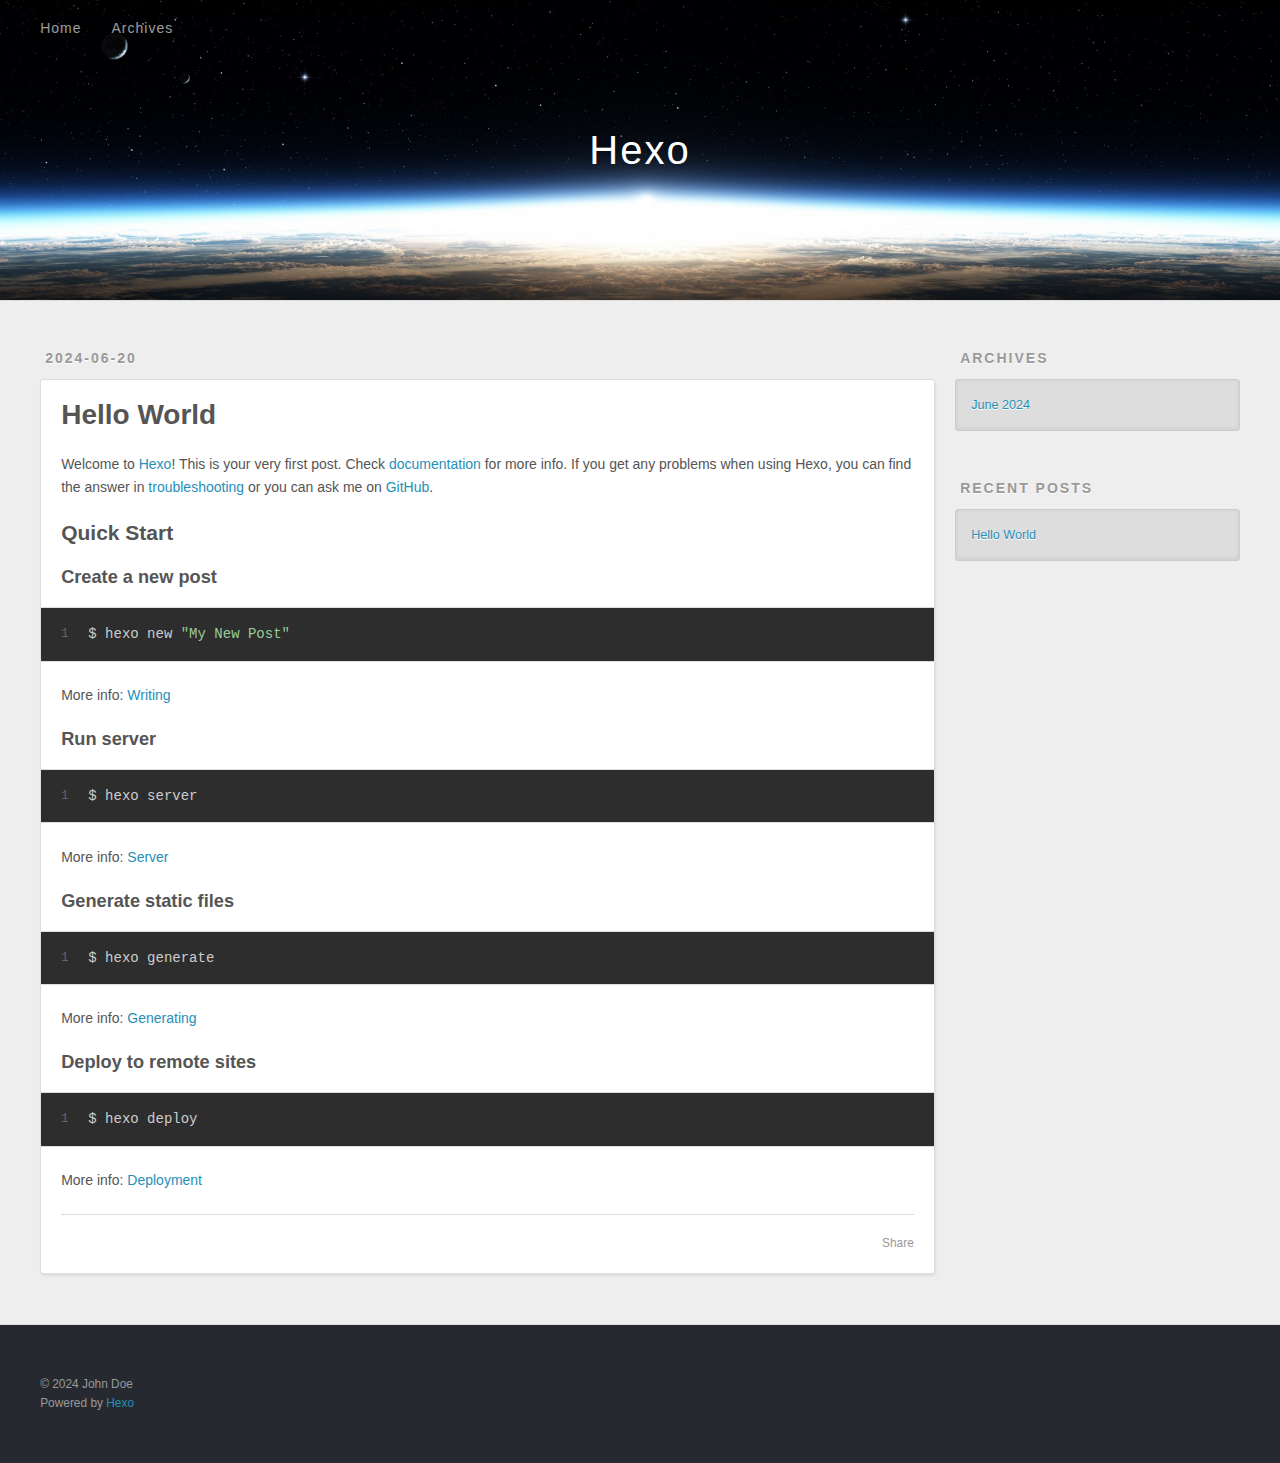
==== index.html @ f6d143eb "Site updated: 2024-06-20 18:07:30" ====
<!DOCTYPE html>
<html>
<head>
  <meta charset="utf-8">
  
  
  <title>Hexo</title>
  <meta name="viewport" content="width=device-width, initial-scale=1, shrink-to-fit=no">
  <meta property="og:type" content="website">
<meta property="og:title" content="Hexo">
<meta property="og:url" content="http://example.com/index.html">
<meta property="og:site_name" content="Hexo">
<meta property="og:locale" content="en_US">
<meta property="article:author" content="John Doe">
<meta name="twitter:card" content="summary">
  
    <link rel="alternate" href="/atom.xml" title="Hexo" type="application/atom+xml">
  
  
    <link rel="shortcut icon" href="/favicon.png">
  
  
  
<link rel="stylesheet" href="/css/style.css">

  
    
<link rel="stylesheet" href="/fancybox/jquery.fancybox.min.css">

  
  
<meta name="generator" content="Hexo 7.2.0"></head>

<body>
  <div id="container">
    <div id="wrap">
      <header id="header">
  <div id="banner"></div>
  <div id="header-outer" class="outer">
    <div id="header-title" class="inner">
      <h1 id="logo-wrap">
        <a href="/" id="logo">Hexo</a>
      </h1>
      
    </div>
    <div id="header-inner" class="inner">
      <nav id="main-nav">
        <a id="main-nav-toggle" class="nav-icon"><span class="fa fa-bars"></span></a>
        
          <a class="main-nav-link" href="/">Home</a>
        
          <a class="main-nav-link" href="/archives">Archives</a>
        
      </nav>
      <nav id="sub-nav">
        
        
          <a class="nav-icon" href="/atom.xml" title="RSS Feed"><span class="fa fa-rss"></span></a>
        
        <a class="nav-icon nav-search-btn" title="Search"><span class="fa fa-search"></span></a>
      </nav>
      <div id="search-form-wrap">
        <form action="//google.com/search" method="get" accept-charset="UTF-8" class="search-form"><input type="search" name="q" class="search-form-input" placeholder="Search"><button type="submit" class="search-form-submit">&#xF002;</button><input type="hidden" name="sitesearch" value="http://example.com"></form>
      </div>
    </div>
  </div>
</header>

      <div class="outer">
        <section id="main">
  
    <article id="post-hello-world" class="h-entry article article-type-post" itemprop="blogPost" itemscope itemtype="https://schema.org/BlogPosting">
  <div class="article-meta">
    <a href="/2024/06/20/hello-world/" class="article-date">
  <time class="dt-published" datetime="2024-06-20T08:21:31.294Z" itemprop="datePublished">2024-06-20</time>
</a>
    
  </div>
  <div class="article-inner">
    
    
      <header class="article-header">
        
  
    <h1 itemprop="name">
      <a class="p-name article-title" href="/2024/06/20/hello-world/">Hello World</a>
    </h1>
  

      </header>
    
    <div class="e-content article-entry" itemprop="articleBody">
      
        <p>Welcome to <a target="_blank" rel="noopener" href="https://hexo.io/">Hexo</a>! This is your very first post. Check <a target="_blank" rel="noopener" href="https://hexo.io/docs/">documentation</a> for more info. If you get any problems when using Hexo, you can find the answer in <a target="_blank" rel="noopener" href="https://hexo.io/docs/troubleshooting.html">troubleshooting</a> or you can ask me on <a target="_blank" rel="noopener" href="https://github.com/hexojs/hexo/issues">GitHub</a>.</p>
<h2 id="Quick-Start"><a href="#Quick-Start" class="headerlink" title="Quick Start"></a>Quick Start</h2><h3 id="Create-a-new-post"><a href="#Create-a-new-post" class="headerlink" title="Create a new post"></a>Create a new post</h3><figure class="highlight bash"><table><tr><td class="gutter"><pre><span class="line">1</span><br></pre></td><td class="code"><pre><span class="line">$ hexo new <span class="string">&quot;My New Post&quot;</span></span><br></pre></td></tr></table></figure>

<p>More info: <a target="_blank" rel="noopener" href="https://hexo.io/docs/writing.html">Writing</a></p>
<h3 id="Run-server"><a href="#Run-server" class="headerlink" title="Run server"></a>Run server</h3><figure class="highlight bash"><table><tr><td class="gutter"><pre><span class="line">1</span><br></pre></td><td class="code"><pre><span class="line">$ hexo server</span><br></pre></td></tr></table></figure>

<p>More info: <a target="_blank" rel="noopener" href="https://hexo.io/docs/server.html">Server</a></p>
<h3 id="Generate-static-files"><a href="#Generate-static-files" class="headerlink" title="Generate static files"></a>Generate static files</h3><figure class="highlight bash"><table><tr><td class="gutter"><pre><span class="line">1</span><br></pre></td><td class="code"><pre><span class="line">$ hexo generate</span><br></pre></td></tr></table></figure>

<p>More info: <a target="_blank" rel="noopener" href="https://hexo.io/docs/generating.html">Generating</a></p>
<h3 id="Deploy-to-remote-sites"><a href="#Deploy-to-remote-sites" class="headerlink" title="Deploy to remote sites"></a>Deploy to remote sites</h3><figure class="highlight bash"><table><tr><td class="gutter"><pre><span class="line">1</span><br></pre></td><td class="code"><pre><span class="line">$ hexo deploy</span><br></pre></td></tr></table></figure>

<p>More info: <a target="_blank" rel="noopener" href="https://hexo.io/docs/one-command-deployment.html">Deployment</a></p>

      
    </div>
    <footer class="article-footer">
      <a data-url="http://example.com/2024/06/20/hello-world/" data-id="clxn3kig30000ncue29n54t2e" data-title="Hello World" class="article-share-link"><span class="fa fa-share">Share</span></a>
      
      
      
    </footer>
  </div>
  
</article>



  


</section>
        
          <aside id="sidebar">
  
    

  
    

  
    
  
    
  <div class="widget-wrap">
    <h3 class="widget-title">Archives</h3>
    <div class="widget">
      <ul class="archive-list"><li class="archive-list-item"><a class="archive-list-link" href="/archives/2024/06/">June 2024</a></li></ul>
    </div>
  </div>


  
    
  <div class="widget-wrap">
    <h3 class="widget-title">Recent Posts</h3>
    <div class="widget">
      <ul>
        
          <li>
            <a href="/2024/06/20/hello-world/">Hello World</a>
          </li>
        
      </ul>
    </div>
  </div>

  
</aside>
        
      </div>
      <footer id="footer">
  
  <div class="outer">
    <div id="footer-info" class="inner">
      
      &copy; 2024 John Doe<br>
      Powered by <a href="https://hexo.io/" target="_blank">Hexo</a>
    </div>
  </div>
</footer>

    </div>
    <nav id="mobile-nav">
  
    <a href="/" class="mobile-nav-link">Home</a>
  
    <a href="/archives" class="mobile-nav-link">Archives</a>
  
</nav>
    


<script src="/js/jquery-3.6.4.min.js"></script>



  
<script src="/fancybox/jquery.fancybox.min.js"></script>




<script src="/js/script.js"></script>





  </div>
</body>
</html>
---- css/style.css ----
body {
  width: 100%;
}
body:before,
body:after {
  content: "";
  display: table;
}
body:after {
  clear: both;
}
html,
body,
div,
span,
applet,
object,
iframe,
h1,
h2,
h3,
h4,
h5,
h6,
p,
blockquote,
pre,
a,
abbr,
acronym,
address,
big,
cite,
code,
del,
dfn,
em,
img,
ins,
kbd,
q,
s,
samp,
small,
strike,
strong,
sub,
sup,
tt,
var,
dl,
dt,
dd,
ol,
ul,
li,
fieldset,
form,
label,
legend,
table,
caption,
tbody,
tfoot,
thead,
tr,
th,
td {
  margin: 0;
  padding: 0;
  border: 0;
  outline: 0;
  font-weight: inherit;
  font-style: inherit;
  font-family: inherit;
  font-size: 100%;
  vertical-align: baseline;
}
body {
  line-height: 1;
  color: #000;
  background: #fff;
}
ol,
ul {
  list-style: none;
}
table {
  border-collapse: separate;
  border-spacing: 0;
  vertical-align: middle;
}
caption,
th,
td {
  text-align: left;
  font-weight: normal;
  vertical-align: middle;
}
a img {
  border: none;
}
input,
button {
  margin: 0;
  padding: 0;
}
input::-moz-focus-inner,
button::-moz-focus-inner {
  border: 0;
  padding: 0;
}
html,
body,
#container {
  height: 100%;
}
body {
  background: #eee;
  font: 14px -apple-system, BlinkMacSystemFont, "Segoe UI", "Roboto", "Oxygen", "Ubuntu", "Cantarell", "Fira Sans", "Droid Sans", "Helvetica Neue", sans-serif;
  -webkit-text-size-adjust: 100%;
}
.outer {
  max-width: 1220px;
  margin: 0 auto;
  padding: 0 20px;
}
.outer:before,
.outer:after {
  content: "";
  display: table;
}
.outer:after {
  clear: both;
}
.inner {
  display: inline;
  float: left;
  width: 98.33333333333333%;
  margin: 0 0.833333333333333%;
}
.left,
.alignleft {
  float: left;
}
.right,
.alignright {
  float: right;
}
.clear {
  clear: both;
}
#container {
  position: relative;
}
.mobile-nav-on {
  overflow: hidden;
}
#wrap {
  height: 100%;
  width: 100%;
  position: absolute;
  top: 0;
  left: 0;
  -webkit-transition: 0.2s ease-out;
  -moz-transition: 0.2s ease-out;
  -ms-transition: 0.2s ease-out;
  transition: 0.2s ease-out;
  z-index: 1;
  background: #eee;
}
.mobile-nav-on #wrap {
  left: 280px;
}
@media screen and (min-width: 768px) {
  #main {
    display: inline;
    float: left;
    width: 73.33333333333333%;
    margin: 0 0.833333333333333%;
  }
}
.article-date,
.article-category-link,
.archive-year,
.widget-title {
  text-decoration: none;
  text-transform: uppercase;
  letter-spacing: 2px;
  color: #999;
  margin-bottom: 1em;
  margin-left: 5px;
  line-height: 1em;
  text-shadow: 0 1px #fff;
  font-weight: bold;
}
.article-inner,
.archive-article-inner {
  background: #fff;
  -webkit-box-shadow: 1px 2px 3px #ddd;
  box-shadow: 1px 2px 3px #ddd;
  border: 1px solid #ddd;
  border-radius: 3px;
}
.article-entry h1,
.widget h1 {
  font-size: 2em;
}
.article-entry h2,
.widget h2 {
  font-size: 1.5em;
}
.article-entry h3,
.widget h3 {
  font-size: 1.3em;
}
.article-entry h4,
.widget h4 {
  font-size: 1.2em;
}
.article-entry h5,
.widget h5 {
  font-size: 1em;
}
.article-entry h6,
.widget h6 {
  font-size: 1em;
  color: #999;
}
.article-entry hr,
.widget hr {
  border: 1px dashed #ddd;
}
.article-entry strong,
.widget strong {
  font-weight: bold;
}
.article-entry em,
.widget em,
.article-entry cite,
.widget cite {
  font-style: italic;
}
.article-entry sup,
.widget sup,
.article-entry sub,
.widget sub {
  font-size: 0.75em;
  line-height: 0;
  position: relative;
  vertical-align: baseline;
}
.article-entry sup,
.widget sup {
  top: -0.5em;
}
.article-entry sub,
.widget sub {
  bottom: -0.2em;
}
.article-entry small,
.widget small {
  font-size: 0.85em;
}
.article-entry acronym,
.widget acronym,
.article-entry abbr,
.widget abbr {
  border-bottom: 1px dotted;
}
.article-entry ul,
.widget ul,
.article-entry ol,
.widget ol,
.article-entry dl,
.widget dl {
  margin: 0 20px;
  line-height: 1.6em;
}
.article-entry ul ul,
.widget ul ul,
.article-entry ol ul,
.widget ol ul,
.article-entry ul ol,
.widget ul ol,
.article-entry ol ol,
.widget ol ol {
  margin-top: 0;
  margin-bottom: 0;
}
.article-entry ul,
.widget ul {
  list-style: disc;
}
.article-entry ol,
.widget ol {
  list-style: decimal;
}
.article-entry dt,
.widget dt {
  font-weight: bold;
}
#header {
  height: 300px;
  position: relative;
  border-bottom: 1px solid #ddd;
}
#header:before,
#header:after {
  content: "";
  position: absolute;
  left: 0;
  right: 0;
  height: 40px;
}
#header:before {
  top: 0;
  background: -webkit-linear-gradient(rgba(0,0,0,0.2), transparent);
  background: -moz-linear-gradient(rgba(0,0,0,0.2), transparent);
  background: -ms-linear-gradient(rgba(0,0,0,0.2), transparent);
  background: linear-gradient(rgba(0,0,0,0.2), transparent);
}
#header:after {
  bottom: 0;
  background: -webkit-linear-gradient(transparent, rgba(0,0,0,0.2));
  background: -moz-linear-gradient(transparent, rgba(0,0,0,0.2));
  background: -ms-linear-gradient(transparent, rgba(0,0,0,0.2));
  background: linear-gradient(transparent, rgba(0,0,0,0.2));
}
#header-outer {
  height: 100%;
  position: relative;
}
#header-inner {
  position: relative;
  overflow: hidden;
}
#banner {
  position: absolute;
  top: 0;
  left: 0;
  width: 100%;
  height: 100%;
  background: url("images/banner.jpg") center #000;
  background-size: cover;
  z-index: -1;
}
#header-title {
  text-align: center;
  height: 40px;
  position: absolute;
  top: 50%;
  left: 0;
  margin-top: -20px;
}
#logo,
#subtitle {
  text-decoration: none;
  color: #fff;
  font-weight: 300;
  text-shadow: 0 1px 4px rgba(0,0,0,0.3);
}
#logo {
  font-size: 40px;
  line-height: 40px;
  letter-spacing: 2px;
}
#subtitle {
  font-size: 16px;
  line-height: 16px;
  letter-spacing: 1px;
}
#subtitle-wrap {
  margin-top: 16px;
}
#main-nav {
  float: left;
  margin-left: -15px;
}
.nav-icon,
.main-nav-link {
  float: left;
  color: #fff;
  opacity: 0.6;
  text-decoration: none;
  text-shadow: 0 1px rgba(0,0,0,0.2);
  -webkit-transition: opacity 0.2s;
  -moz-transition: opacity 0.2s;
  -ms-transition: opacity 0.2s;
  transition: opacity 0.2s;
  display: block;
  padding: 20px 15px;
}
.nav-icon:hover,
.main-nav-link:hover {
  opacity: 1;
}
.nav-icon {
  text-align: center;
  font-size: 14px;
  width: 14px;
  height: 14px;
  padding: 20px 15px;
  position: relative;
  cursor: pointer;
}
.main-nav-link {
  font-weight: 300;
  letter-spacing: 1px;
}
@media screen and (max-width: 479px) {
  .main-nav-link {
    display: none;
  }
}
#main-nav-toggle {
  display: none;
}
@media screen and (max-width: 479px) {
  #main-nav-toggle {
    display: block;
  }
}
#sub-nav {
  float: right;
  margin-right: -15px;
}
#search-form-wrap {
  position: absolute;
  top: 15px;
  width: 150px;
  height: 30px;
  right: -150px;
  opacity: 0;
  -webkit-transition: 0.2s ease-out;
  -moz-transition: 0.2s ease-out;
  -ms-transition: 0.2s ease-out;
  transition: 0.2s ease-out;
}
#search-form-wrap.on {
  opacity: 1;
  right: 0;
}
@media screen and (max-width: 479px) {
  #search-form-wrap {
    width: 100%;
    right: -100%;
  }
}
.search-form {
  position: absolute;
  top: 0;
  left: 0;
  right: 0;
  background: #fff;
  padding: 5px 15px;
  border-radius: 15px;
  -webkit-box-shadow: 0 0 10px rgba(0,0,0,0.3);
  box-shadow: 0 0 10px rgba(0,0,0,0.3);
}
.search-form-input {
  border: none;
  background: none;
  color: #555;
  width: 100%;
  font: 13px -apple-system, BlinkMacSystemFont, "Segoe UI", "Roboto", "Oxygen", "Ubuntu", "Cantarell", "Fira Sans", "Droid Sans", "Helvetica Neue", sans-serif;
  outline: none;
}
.search-form-input::-webkit-search-results-decoration,
.search-form-input::-webkit-search-cancel-button {
  -webkit-appearance: none;
}
.search-form-submit {
  position: absolute;
  top: 50%;
  right: 10px;
  margin-top: -7px;
  font: 13px ForkAwesome;
  border: none;
  background: none;
  color: #bbb;
  cursor: pointer;
}
.search-form-submit:hover,
.search-form-submit:focus {
  color: #777;
}
.article {
  margin: 50px 0;
}
.article-inner {
  overflow: hidden;
}
.article-meta:before,
.article-meta:after {
  content: "";
  display: table;
}
.article-meta:after {
  clear: both;
}
.article-date {
  float: left;
}
.article-category {
  float: left;
  line-height: 1em;
  color: #ccc;
  text-shadow: 0 1px #fff;
  margin-left: 8px;
}
.article-category:before {
  content: "\2022";
}
.article-category-link {
  margin: 0 12px 1em;
}
.article-header {
  padding: 20px 20px 0;
}
.article-title {
  text-decoration: none;
  font-size: 2em;
  font-weight: bold;
  color: #555;
  line-height: 1.1em;
  -webkit-transition: color 0.2s;
  -moz-transition: color 0.2s;
  -ms-transition: color 0.2s;
  transition: color 0.2s;
}
a.article-title:hover {
  color: #258fb8;
}
.article-entry {
  color: #555;
  padding: 0 20px;
}
.article-entry:before,
.article-entry:after {
  content: "";
  display: table;
}
.article-entry:after {
  clear: both;
}
.article-entry p,
.article-entry table {
  line-height: 1.6em;
  margin: 1.6em 0;
}
.article-entry h1,
.article-entry h2,
.article-entry h3,
.article-entry h4,
.article-entry h5,
.article-entry h6 {
  font-weight: bold;
}
.article-entry h1,
.article-entry h2,
.article-entry h3,
.article-entry h4,
.article-entry h5,
.article-entry h6 {
  line-height: 1.1em;
  margin: 1.1em 0;
}
.article-entry a {
  color: #258fb8;
  text-decoration: none;
}
.article-entry a:hover {
  text-decoration: underline;
}
.article-entry ul,
.article-entry ol,
.article-entry dl {
  margin-top: 1.6em;
  margin-bottom: 1.6em;
}
.article-entry img,
.article-entry video {
  max-width: 100%;
  height: auto;
  display: block;
  margin: auto;
}
.article-entry iframe {
  border: none;
}
.article-entry table {
  width: 100%;
  border-collapse: collapse;
  border-spacing: 0;
}
.article-entry th {
  font-weight: bold;
  border-bottom: 3px solid #ddd;
  padding-bottom: 0.5em;
}
.article-entry td {
  border-bottom: 1px solid #ddd;
  padding: 10px 0;
}
.article-entry blockquote {
  font-family: Georgia, "Times New Roman", serif;
  margin: 1.6em 20px;
  text-align: center;
}
.article-entry blockquote footer {
  font-size: 14px;
  margin: 1.6em 0;
  font-family: -apple-system, BlinkMacSystemFont, "Segoe UI", "Roboto", "Oxygen", "Ubuntu", "Cantarell", "Fira Sans", "Droid Sans", "Helvetica Neue", sans-serif;
}
.article-entry blockquote footer cite:before {
  content: "—";
  padding: 0 0.5em;
}
.article-entry .pullquote {
  text-align: left;
  width: 45%;
  margin: 0;
}
.article-entry .pullquote.left {
  margin-left: 0.5em;
  margin-right: 1em;
}
.article-entry .pullquote.right {
  margin-right: 0.5em;
  margin-left: 1em;
}
.article-entry .caption {
  color: #999;
  display: block;
  font-size: 0.9em;
  margin-top: 0.5em;
  position: relative;
  text-align: center;
}
.article-entry .video-container {
  position: relative;
  padding-top: 56.25%;
  height: 0;
  overflow: hidden;
}
.article-entry .video-container iframe,
.article-entry .video-container object,
.article-entry .video-container embed {
  position: absolute;
  top: 0;
  left: 0;
  width: 100%;
  height: 100%;
  margin-top: 0;
}
.article-more-link a {
  display: inline-block;
  line-height: 1em;
  padding: 6px 15px;
  border-radius: 15px;
  background: #eee;
  color: #999;
  text-shadow: 0 1px #fff;
  text-decoration: none;
}
.article-more-link a:hover {
  background: #258fb8;
  color: #fff;
  text-decoration: none;
  text-shadow: 0 1px #1e7293;
}
.article-footer {
  font-size: 0.85em;
  line-height: 1.6em;
  border-top: 1px solid #ddd;
  padding-top: 1.6em;
  margin: 0 20px 20px;
}
.article-footer:before,
.article-footer:after {
  content: "";
  display: table;
}
.article-footer:after {
  clear: both;
}
.article-footer a {
  color: #999;
  text-decoration: none;
}
.article-footer a:hover {
  color: #555;
}
.article-tag-list-item {
  float: left;
  margin-right: 10px;
}
.article-tag-list-link:before {
  content: "#";
}
.article-comment-link {
  float: right;
}
.article-comment-link:before {
  padding-right: 8px;
}
.article-share-link {
  cursor: pointer;
  float: right;
  margin-left: 20px;
}
.article-share-link:before {
  padding-right: 6px;
}
#article-nav {
  position: relative;
}
#article-nav:before,
#article-nav:after {
  content: "";
  display: table;
}
#article-nav:after {
  clear: both;
}
@media screen and (min-width: 768px) {
  #article-nav {
    margin: 50px 0;
  }
  #article-nav:before {
    width: 8px;
    height: 8px;
    position: absolute;
    top: 50%;
    left: 50%;
    margin-top: -4px;
    margin-left: -4px;
    content: "";
    border-radius: 50%;
    background: #ddd;
    -webkit-box-shadow: 0 1px 2px #fff;
    box-shadow: 0 1px 2px #fff;
  }
}
.article-nav-link-wrap {
  text-decoration: none;
  text-shadow: 0 1px #fff;
  color: #999;
  -webkit-box-sizing: border-box;
  -moz-box-sizing: border-box;
  box-sizing: border-box;
  margin-top: 50px;
  text-align: center;
  display: block;
}
.article-nav-link-wrap:hover {
  color: #555;
}
@media screen and (min-width: 768px) {
  .article-nav-link-wrap {
    width: 50%;
    margin-top: 0;
  }
}
@media screen and (min-width: 768px) {
  #article-nav-newer {
    float: left;
    text-align: right;
    padding-right: 20px;
  }
}
@media screen and (min-width: 768px) {
  #article-nav-older {
    float: right;
    text-align: left;
    padding-left: 20px;
  }
}
.article-nav-caption {
  text-transform: uppercase;
  letter-spacing: 2px;
  color: #ddd;
  line-height: 1em;
  font-weight: bold;
}
#article-nav-newer .article-nav-caption {
  margin-right: -2px;
}
.article-nav-title {
  font-size: 0.85em;
  line-height: 1.6em;
  margin-top: 0.5em;
}
.article-share-box {
  position: absolute;
  display: none;
  background: #fff;
  -webkit-box-shadow: 1px 2px 10px rgba(0,0,0,0.2);
  box-shadow: 1px 2px 10px rgba(0,0,0,0.2);
  border-radius: 3px;
  margin-left: -145px;
  overflow: hidden;
  z-index: 1;
}
.article-share-box.on {
  display: block;
}
.article-share-input {
  width: 100%;
  background: none;
  -webkit-box-sizing: border-box;
  -moz-box-sizing: border-box;
  box-sizing: border-box;
  font: 14px -apple-system, BlinkMacSystemFont, "Segoe UI", "Roboto", "Oxygen", "Ubuntu", "Cantarell", "Fira Sans", "Droid Sans", "Helvetica Neue", sans-serif;
  padding: 0 15px;
  color: #555;
  outline: none;
  border: 1px solid #ddd;
  border-radius: 3px 3px 0 0;
  height: 36px;
  line-height: 36px;
}
.article-share-links {
  background: #eee;
}
.article-share-links:before,
.article-share-links:after {
  content: "";
  display: table;
}
.article-share-links:after {
  clear: both;
}
.article-share-twitter,
.article-share-facebook,
.article-share-pinterest,
.article-share-linkedin {
  width: 50px;
  height: 36px;
  display: block;
  float: left;
  position: relative;
  color: #999;
  text-shadow: 0 1px #fff;
}
.article-share-twitter:before,
.article-share-facebook:before,
.article-share-pinterest:before,
.article-share-linkedin:before {
  font-size: 20px;
  width: 20px;
  height: 20px;
  position: absolute;
  top: 50%;
  left: 50%;
  margin-top: -10px;
  margin-left: -10px;
  text-align: center;
}
.article-share-twitter:hover,
.article-share-facebook:hover,
.article-share-pinterest:hover,
.article-share-linkedin:hover {
  color: #fff;
}
.article-share-twitter:hover {
  background: #00aced;
  text-shadow: 0 1px #008abe;
}
.article-share-facebook:hover {
  background: #3b5998;
  text-shadow: 0 1px #2f477a;
}
.article-share-pinterest:hover {
  background: #cb2027;
  text-shadow: 0 1px #a21a1f;
}
.article-share-linkedin:hover {
  background: #0077b5;
  text-shadow: 0 1px #005f91;
}
.article-gallery {
  background: #000;
  position: relative;
}
.article-gallery-photos {
  position: relative;
  overflow: hidden;
}
.article-gallery-img {
  display: none;
  max-width: 100%;
}
.article-gallery-img:first-child {
  display: block;
}
.article-gallery-img.loaded {
  position: absolute;
  display: block;
}
.article-gallery-img img {
  display: block;
  max-width: 100%;
  margin: 0 auto;
}
#comments {
  background: #fff;
  -webkit-box-shadow: 1px 2px 3px #ddd;
  box-shadow: 1px 2px 3px #ddd;
  padding: 20px;
  border: 1px solid #ddd;
  border-radius: 3px;
  margin: 50px 0;
}
#comments a {
  color: #258fb8;
}
.archives-wrap {
  margin: 50px 0;
}
.archives:before,
.archives:after {
  content: "";
  display: table;
}
.archives:after {
  clear: both;
}
.archive-year-wrap {
  margin-bottom: 1em;
}
.archives {
  -webkit-column-gap: 10px;
  -moz-column-gap: 10px;
  column-gap: 10px;
}
@media screen and (min-width: 480px) and (max-width: 767px) {
  .archives {
    -webkit-column-count: 2;
    -moz-column-count: 2;
    column-count: 2;
  }
}
@media screen and (min-width: 768px) {
  .archives {
    -webkit-column-count: 3;
    -moz-column-count: 3;
    column-count: 3;
  }
}
.archive-article {
  -webkit-column-break-inside: avoid;
  page-break-inside: avoid;
  overflow: hidden;
  break-inside: avoid-column;
}
.archive-article-inner {
  padding: 10px;
  margin-bottom: 15px;
}
.archive-article-title {
  text-decoration: none;
  font-weight: bold;
  color: #555;
  -webkit-transition: color 0.2s;
  -moz-transition: color 0.2s;
  -ms-transition: color 0.2s;
  transition: color 0.2s;
  line-height: 1.6em;
}
.archive-article-title:hover {
  color: #258fb8;
}
.archive-article-footer {
  margin-top: 1em;
}
.archive-article-date {
  color: #999;
  text-decoration: none;
  font-size: 0.85em;
  line-height: 1em;
  margin-bottom: 0.5em;
  display: block;
}
#page-nav {
  margin: 50px auto;
  background: #fff;
  -webkit-box-shadow: 1px 2px 3px #ddd;
  box-shadow: 1px 2px 3px #ddd;
  border: 1px solid #ddd;
  border-radius: 3px;
  text-align: center;
  color: #999;
  overflow: hidden;
}
#page-nav:before,
#page-nav:after {
  content: "";
  display: table;
}
#page-nav:after {
  clear: both;
}
#page-nav a,
#page-nav span {
  padding: 10px 20px;
  line-height: 1;
  height: 2ex;
}
#page-nav a {
  color: #999;
  text-decoration: none;
}
#page-nav a:hover {
  background: #999;
  color: #fff;
}
#page-nav .prev {
  float: left;
}
#page-nav .next {
  float: right;
}
#page-nav .page-number {
  display: inline-block;
}
@media screen and (max-width: 479px) {
  #page-nav .page-number {
    display: none;
  }
}
#page-nav .current {
  color: #555;
  font-weight: bold;
}
#page-nav .space {
  color: #ddd;
}
#footer {
  background: #262a30;
  padding: 50px 0;
  border-top: 1px solid #ddd;
  color: #999;
}
#footer a {
  color: #258fb8;
  text-decoration: none;
}
#footer a:hover {
  text-decoration: underline;
}
#footer-info {
  line-height: 1.6em;
  font-size: 0.85em;
}
.article-entry pre,
.article-entry .highlight {
  background: #2d2d2d;
  margin: 0 -20px;
  padding: 15px 20px;
  border-style: solid;
  border-color: #ddd;
  border-width: 1px 0;
  overflow: auto;
  color: #ccc;
  line-height: 22.400000000000002px;
}
.article-entry .highlight .gutter pre,
.article-entry .gist .gist-file .gist-data .line-numbers {
  color: #666;
  font-size: 0.85em;
}
.article-entry pre,
.article-entry code {
  font-family: "Source Code Pro", Consolas, Monaco, Menlo, Consolas, monospace;
}
.article-entry code {
  background: #eee;
  text-shadow: 0 1px #fff;
  padding: 0 0.3em;
}
.article-entry pre code {
  background: none;
  text-shadow: none;
  padding: 0;
}
.article-entry .highlight pre {
  border: none;
  margin: 0;
  padding: 0;
}
.article-entry .highlight table {
  margin: 0;
  width: auto;
}
.article-entry .highlight td {
  border: none;
  padding: 0;
}
.article-entry .highlight figcaption {
  font-size: 0.85em;
  color: #999;
  line-height: 1em;
  margin-bottom: 1em;
}
.article-entry .highlight figcaption:before,
.article-entry .highlight figcaption:after {
  content: "";
  display: table;
}
.article-entry .highlight figcaption:after {
  clear: both;
}
.article-entry .highlight figcaption a {
  float: right;
}
.article-entry .highlight .gutter {
  -moz-user-select: none;
  -ms-user-select: none;
  -webkit-user-select: none;
  -webkit-user-select: none;
  -moz-user-select: none;
  -ms-user-select: none;
  user-select: none;
}
.article-entry .highlight .gutter pre {
  text-align: right;
  padding-right: 20px;
}
.article-entry .highlight .line {
  height: 22.400000000000002px;
}
.article-entry .highlight .line.marked {
  background: #515151;
}
.article-entry .gist {
  margin: 0 -20px;
  border-style: solid;
  border-color: #ddd;
  border-width: 1px 0;
  background: #2d2d2d;
  padding: 15px 20px 15px 0;
}
.article-entry .gist .gist-file {
  border: none;
  font-family: "Source Code Pro", Consolas, Monaco, Menlo, Consolas, monospace;
  margin: 0;
}
.article-entry .gist .gist-file .gist-data {
  background: none;
  border: none;
}
.article-entry .gist .gist-file .gist-data .line-numbers {
  background: none;
  border: none;
  padding: 0 20px 0 0;
}
.article-entry .gist .gist-file .gist-data .line-data {
  padding: 0 !important;
}
.article-entry .gist .gist-file .highlight {
  margin: 0;
  padding: 0;
  border: none;
}
.article-entry .gist .gist-file .gist-meta {
  background: #2d2d2d;
  color: #999;
  font: 0.85em -apple-system, BlinkMacSystemFont, "Segoe UI", "Roboto", "Oxygen", "Ubuntu", "Cantarell", "Fira Sans", "Droid Sans", "Helvetica Neue", sans-serif;
  text-shadow: 0 0;
  padding: 0;
  margin-top: 1em;
  margin-left: 20px;
}
.article-entry .gist .gist-file .gist-meta a {
  color: #258fb8;
  font-weight: normal;
}
.article-entry .gist .gist-file .gist-meta a:hover {
  text-decoration: underline;
}
pre .comment,
pre .title {
  color: #999;
}
pre .variable,
pre .attribute,
pre .tag,
pre .regexp,
pre .ruby .constant,
pre .xml .tag .title,
pre .xml .pi,
pre .xml .doctype,
pre .html .doctype,
pre .css .id,
pre .css .class,
pre .css .pseudo {
  color: #f2777a;
}
pre .number,
pre .preprocessor,
pre .built_in,
pre .literal,
pre .params,
pre .constant {
  color: #f99157;
}
pre .class,
pre .ruby .class .title,
pre .css .rules .attribute {
  color: #9c9;
}
pre .string,
pre .value,
pre .inheritance,
pre .header,
pre .ruby .symbol,
pre .xml .cdata {
  color: #9c9;
}
pre .css .hexcolor {
  color: #6cc;
}
pre .function,
pre .python .decorator,
pre .python .title,
pre .ruby .function .title,
pre .ruby .title .keyword,
pre .perl .sub,
pre .javascript .title,
pre .coffeescript .title {
  color: #69c;
}
pre .keyword,
pre .javascript .function {
  color: #c9c;
}
@media screen and (max-width: 479px) {
  #mobile-nav {
    position: absolute;
    top: 0;
    left: 0;
    width: 280px;
    height: 100%;
    background: #191919;
    border-right: 1px solid #fff;
  }
}
@media screen and (max-width: 479px) {
  .mobile-nav-link {
    display: block;
    color: #999;
    text-decoration: none;
    padding: 15px 20px;
    font-weight: bold;
  }
  .mobile-nav-link:hover {
    color: #fff;
  }
}
@media screen and (min-width: 768px) {
  #sidebar {
    display: inline;
    float: left;
    width: 23.333333333333332%;
    margin: 0 0.833333333333333%;
  }
}
.widget-wrap {
  margin: 50px 0;
}
.widget {
  color: #777;
  text-shadow: 0 1px #fff;
  background: #ddd;
  -webkit-box-shadow: 0 -1px 4px #ccc inset;
  box-shadow: 0 -1px 4px #ccc inset;
  border: 1px solid #ccc;
  padding: 15px;
  border-radius: 3px;
}
.widget a {
  color: #258fb8;
  text-decoration: none;
}
.widget a:hover {
  text-decoration: underline;
}
.widget ul ul,
.widget ol ul,
.widget dl ul,
.widget ul ol,
.widget ol ol,
.widget dl ol,
.widget ul dl,
.widget ol dl,
.widget dl dl {
  margin-left: 15px;
  list-style: disc;
}
.widget {
  line-height: 1.6em;
  word-wrap: break-word;
  font-size: 0.9em;
}
.widget ul,
.widget ol {
  list-style: none;
  margin: 0;
}
.widget ul ul,
.widget ol ul,
.widget ul ol,
.widget ol ol {
  margin: 0 20px;
}
.widget ul ul,
.widget ol ul {
  list-style: disc;
}
.widget ul ol,
.widget ol ol {
  list-style: decimal;
}
.category-list-count,
.tag-list-count,
.archive-list-count {
  padding-left: 5px;
  color: #999;
  font-size: 0.85em;
}
.category-list-count:before,
.tag-list-count:before,
.archive-list-count:before {
  content: "(";
}
.category-list-count:after,
.tag-list-count:after,
.archive-list-count:after {
  content: ")";
}
.tagcloud a {
  margin-right: 5px;
  display: inline-block;
}
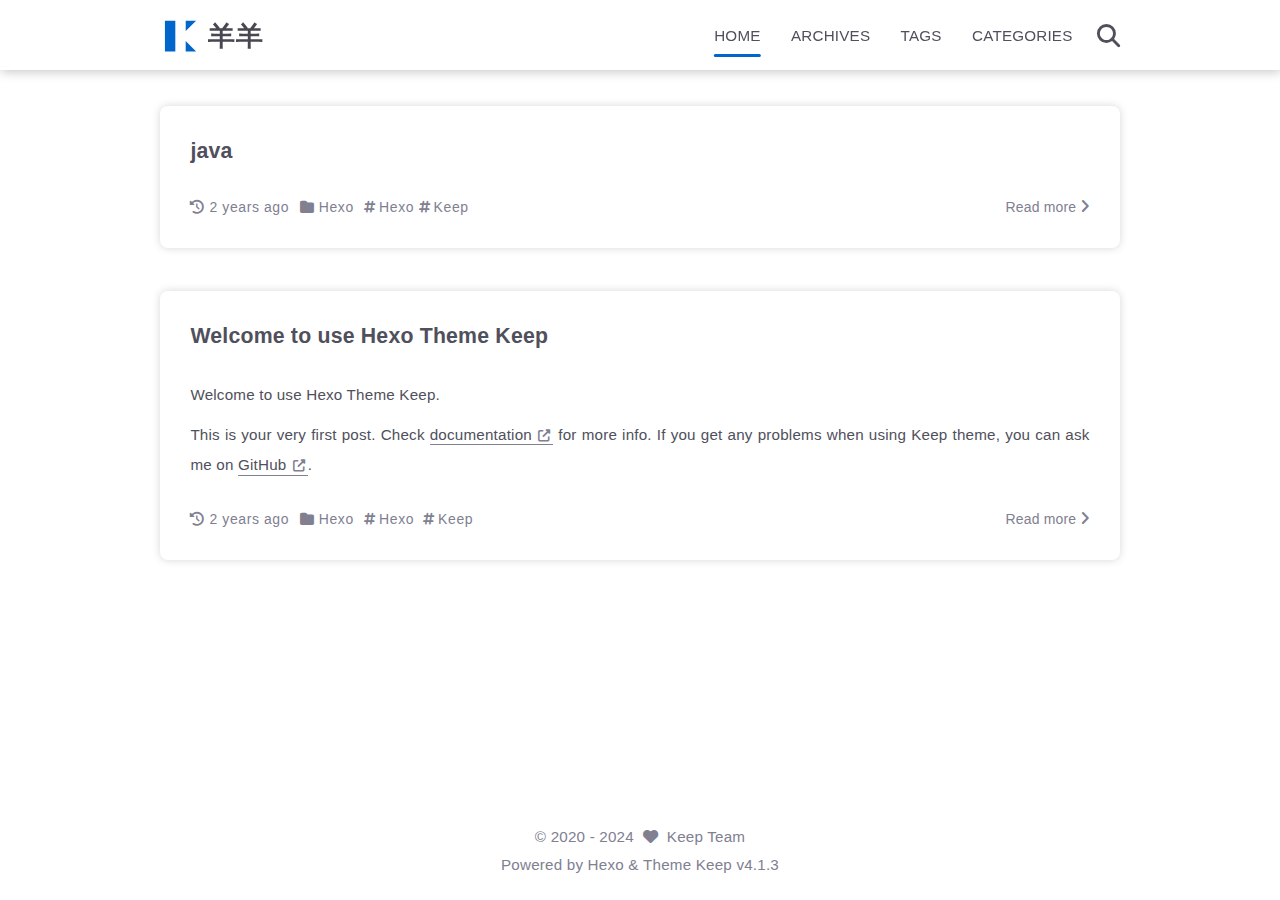
==== commit 3e61b72c: "Site updated: 2024-06-21 17:04:38" ====
--- a/index.html
+++ b/index.html
@@ -1,205 +1,565 @@
 <!DOCTYPE html>
-<html>
+<html lang="en">
 <head>
-  <meta charset="utf-8">
-  
-  
-  <title>Hexo</title>
-  <meta name="viewport" content="width=device-width, initial-scale=1, shrink-to-fit=no">
-  <meta property="og:type" content="website">
-<meta property="og:title" content="Hexo">
-<meta property="og:url" content="http://example.com/index.html">
-<meta property="og:site_name" content="Hexo">
-<meta property="og:locale" content="en_US">
-<meta property="article:author" content="John Doe">
-<meta name="twitter:card" content="summary">
-  
-    <link rel="alternate" href="/atom.xml" title="Hexo" type="application/atom+xml">
-  
-  
-    <link rel="shortcut icon" href="/favicon.png">
-  
-  
-  
+    <meta charset="utf-8">
+    <meta name="viewport" content="width=device-width, initial-scale=1, maximum-scale=1">
+    <meta name="keywords" content="Hexo Theme Keep">
+    <meta name="description" content="Hexo Theme Keep">
+    <meta name="author" content="Keep Team">
+    
+    <title>
+        
+        羊羊
+    </title>
+    
 <link rel="stylesheet" href="/css/style.css">
 
-  
-    
-<link rel="stylesheet" href="/fancybox/jquery.fancybox.min.css">
-
-  
-  
+    
+        <link rel="shortcut icon" href="/images/logo.svg">
+    
+    
+<link rel="stylesheet" href="/font/css/fontawesome.min.css">
+
+    
+<link rel="stylesheet" href="/font/css/regular.min.css">
+
+    
+<link rel="stylesheet" href="/font/css/solid.min.css">
+
+    
+<link rel="stylesheet" href="/font/css/brands.min.css">
+
+    
+    <script class="keep-theme-configurations">
+    const KEEP = window.KEEP || {}
+    KEEP.hexo_config = {"hostname":"example.com","root":"/","language":"en","path":"search.xml"}
+    KEEP.theme_config = {"base_info":{"primary_color":"#0066cc","title":"羊羊","author":"Keep Team","avatar":"/images/avatar.svg","logo":"/images/logo.svg","favicon":"/images/logo.svg"},"menu":{"home":"/","archives":"/archives","tags":"/tags","categories":"/categories"},"first_screen":{"enable":false,"background_img":"/images/bg.svg","background_img_dark":"/images/bg.svg","description":"Keep writing and Keep loving.","hitokoto":false},"social_contact":{"enable":false,"links":{"github":null,"weixin":null,"qq":null,"weibo":null,"zhihu":null,"twitter":null,"x":null,"facebook":null,"email":null}},"scroll":{"progress_bar":false,"percent":true,"hide_header":true},"home":{"announcement":null,"category":true,"tag":true,"post_datetime":"updated"},"post":{"author_badge":{"enable":true,"level_badge":true,"custom_badge":["One","Two","Three"]},"word_count":{"wordcount":true,"min2read":true},"datetime_format":"YYYY-MM-DD HH:mm:ss","copyright_info":true,"share":true,"reward":{"enable":false,"img_link":null,"text":null}},"code_block":{"tools":{"enable":true,"style":"default"},"highlight_theme":"default"},"toc":{"enable":true,"number":false,"expand_all":true,"init_open":true,"layout":"right"},"website_count":{"busuanzi_count":{"enable":true,"site_uv":true,"site_pv":true,"page_pv":true}},"local_search":{"enable":true,"preload":true},"comment":{"enable":false,"use":"valine","valine":{"appid":null,"appkey":null,"server_urls":null,"placeholder":null},"gitalk":{"github_id":null,"github_admins":null,"repository":null,"client_id":null,"client_secret":null,"proxy":null},"twikoo":{"env_id":null,"region":null,"version":"1.6.36"},"waline":{"server_url":null,"reaction":false,"version":"3.2.1"},"giscus":{"repo":null,"repo_id":null,"category":"Announcements","category_id":null,"reactions_enabled":false},"artalk":{"server":null},"disqus":{"shortname":null}},"rss":{"enable":false},"lazyload":{"enable":true},"cdn":{"enable":false,"provider":"cdnjs"},"pjax":{"enable":true},"footer":{"since":2020,"word_count":false,"site_deploy":{"enable":false,"provider":"github","url":null},"record":{"enable":false,"list":[{"code":null,"link":null}]}},"inject":{"enable":false,"css":[null],"js":[null]},"root":"","source_data":{},"version":"4.1.3"}
+    KEEP.language_ago = {"second":"%s seconds ago","minute":"%s minutes ago","hour":"%s hours ago","day":"%s days ago","week":"%s weeks ago","month":"%s months ago","year":"%s years ago"}
+    KEEP.language_code_block = {"copy":"Copy code","copied":"Copied","fold":"Fold code block","folded":"Folded"}
+    KEEP.language_copy_copyright = {"copy":"Copy copyright info","copied":"Copied","title":"Original post title","author":"Original post author","link":"Original post link"}
+  </script>
 <meta name="generator" content="Hexo 7.2.0"></head>
 
+
 <body>
-  <div id="container">
-    <div id="wrap">
-      <header id="header">
-  <div id="banner"></div>
-  <div id="header-outer" class="outer">
-    <div id="header-title" class="inner">
-      <h1 id="logo-wrap">
-        <a href="/" id="logo">Hexo</a>
-      </h1>
-      
-    </div>
-    <div id="header-inner" class="inner">
-      <nav id="main-nav">
-        <a id="main-nav-toggle" class="nav-icon"><span class="fa fa-bars"></span></a>
-        
-          <a class="main-nav-link" href="/">Home</a>
-        
-          <a class="main-nav-link" href="/archives">Archives</a>
-        
-      </nav>
-      <nav id="sub-nav">
-        
-        
-          <a class="nav-icon" href="/atom.xml" title="RSS Feed"><span class="fa fa-rss"></span></a>
-        
-        <a class="nav-icon nav-search-btn" title="Search"><span class="fa fa-search"></span></a>
-      </nav>
-      <div id="search-form-wrap">
-        <form action="//google.com/search" method="get" accept-charset="UTF-8" class="search-form"><input type="search" name="q" class="search-form-input" placeholder="Search"><button type="submit" class="search-form-submit">&#xF002;</button><input type="hidden" name="sitesearch" value="http://example.com"></form>
-      </div>
-    </div>
-  </div>
+<div class="progress-bar-container">
+    
+
+    
+        <span class="pjax-progress-bar"></span>
+        <i class="pjax-progress-icon fas fa-circle-notch fa-spin"></i>
+    
+</div>
+
+
+
+<main class="page-container border-box">
+    <!-- home first screen  -->
+    
+
+    <!-- page content -->
+    <div class="page-main-content border-box is-home">
+        <div class="page-main-content-top">
+            
+<header class="header-wrapper">
+
+    <div class="border-box header-content">
+        <div class="left border-box">
+            
+                <a class="logo-image border-box" href="/">
+                    <img src="/images/logo.svg">
+                </a>
+            
+            <a class="site-name border-box" href="/">
+               羊羊
+            </a>
+        </div>
+
+        <div class="right border-box">
+            <div class="pc">
+                <ul class="menu-list">
+                    
+                        
+                        <li class="menu-item">
+                            <a class="active"
+                               href="/"
+                            >
+                                
+                                HOME
+                            </a>
+                        </li>
+                    
+                        
+                        <li class="menu-item">
+                            <a class=""
+                               href="/archives"
+                            >
+                                
+                                ARCHIVES
+                            </a>
+                        </li>
+                    
+                        
+                        <li class="menu-item">
+                            <a class=""
+                               href="/tags"
+                            >
+                                
+                                TAGS
+                            </a>
+                        </li>
+                    
+                        
+                        <li class="menu-item">
+                            <a class=""
+                               href="/categories"
+                            >
+                                
+                                CATEGORIES
+                            </a>
+                        </li>
+                    
+                    
+                        <li class="menu-item search search-popup-trigger">
+                            <i class="fas search fa-search"></i>
+                        </li>
+                    
+                </ul>
+            </div>
+            <div class="mobile">
+                
+                    <div class="icon-item search search-popup-trigger"><i class="fas fa-search"></i></div>
+                
+                <div class="icon-item menu-bar">
+                    <div class="menu-bar-middle"></div>
+                </div>
+            </div>
+        </div>
+    </div>
+
+    <div class="header-drawer">
+        <ul class="drawer-menu-list">
+            
+                
+                <li class="drawer-menu-item flex-center">
+                    <a class="active"
+                       href="/"
+                    >HOME</a>
+                </li>
+            
+                
+                <li class="drawer-menu-item flex-center">
+                    <a class=""
+                       href="/archives"
+                    >ARCHIVES</a>
+                </li>
+            
+                
+                <li class="drawer-menu-item flex-center">
+                    <a class=""
+                       href="/tags"
+                    >TAGS</a>
+                </li>
+            
+                
+                <li class="drawer-menu-item flex-center">
+                    <a class=""
+                       href="/categories"
+                    >CATEGORIES</a>
+                </li>
+            
+        </ul>
+    </div>
+
+    <div class="window-mask"></div>
+
 </header>
 
-      <div class="outer">
-        <section id="main">
-  
-    <article id="post-hello-world" class="h-entry article article-type-post" itemprop="blogPost" itemscope itemtype="https://schema.org/BlogPosting">
-  <div class="article-meta">
-    <a href="/2024/06/20/hello-world/" class="article-date">
-  <time class="dt-published" datetime="2024-06-20T08:21:31.294Z" itemprop="datePublished">2024-06-20</time>
-</a>
-    
-  </div>
-  <div class="article-inner">
-    
-    
-      <header class="article-header">
-        
-  
-    <h1 itemprop="name">
-      <a class="p-name article-title" href="/2024/06/20/hello-world/">Hello World</a>
-    </h1>
-  
-
-      </header>
-    
-    <div class="e-content article-entry" itemprop="articleBody">
-      
-        <p>Welcome to <a target="_blank" rel="noopener" href="https://hexo.io/">Hexo</a>! This is your very first post. Check <a target="_blank" rel="noopener" href="https://hexo.io/docs/">documentation</a> for more info. If you get any problems when using Hexo, you can find the answer in <a target="_blank" rel="noopener" href="https://hexo.io/docs/troubleshooting.html">troubleshooting</a> or you can ask me on <a target="_blank" rel="noopener" href="https://github.com/hexojs/hexo/issues">GitHub</a>.</p>
-<h2 id="Quick-Start"><a href="#Quick-Start" class="headerlink" title="Quick Start"></a>Quick Start</h2><h3 id="Create-a-new-post"><a href="#Create-a-new-post" class="headerlink" title="Create a new post"></a>Create a new post</h3><figure class="highlight bash"><table><tr><td class="gutter"><pre><span class="line">1</span><br></pre></td><td class="code"><pre><span class="line">$ hexo new <span class="string">&quot;My New Post&quot;</span></span><br></pre></td></tr></table></figure>
-
-<p>More info: <a target="_blank" rel="noopener" href="https://hexo.io/docs/writing.html">Writing</a></p>
-<h3 id="Run-server"><a href="#Run-server" class="headerlink" title="Run server"></a>Run server</h3><figure class="highlight bash"><table><tr><td class="gutter"><pre><span class="line">1</span><br></pre></td><td class="code"><pre><span class="line">$ hexo server</span><br></pre></td></tr></table></figure>
-
-<p>More info: <a target="_blank" rel="noopener" href="https://hexo.io/docs/server.html">Server</a></p>
-<h3 id="Generate-static-files"><a href="#Generate-static-files" class="headerlink" title="Generate static files"></a>Generate static files</h3><figure class="highlight bash"><table><tr><td class="gutter"><pre><span class="line">1</span><br></pre></td><td class="code"><pre><span class="line">$ hexo generate</span><br></pre></td></tr></table></figure>
-
-<p>More info: <a target="_blank" rel="noopener" href="https://hexo.io/docs/generating.html">Generating</a></p>
-<h3 id="Deploy-to-remote-sites"><a href="#Deploy-to-remote-sites" class="headerlink" title="Deploy to remote sites"></a>Deploy to remote sites</h3><figure class="highlight bash"><table><tr><td class="gutter"><pre><span class="line">1</span><br></pre></td><td class="code"><pre><span class="line">$ hexo deploy</span><br></pre></td></tr></table></figure>
-
-<p>More info: <a target="_blank" rel="noopener" href="https://hexo.io/docs/one-command-deployment.html">Deployment</a></p>
-
-      
-    </div>
-    <footer class="article-footer">
-      <a data-url="http://example.com/2024/06/20/hello-world/" data-id="clxn3kig30000ncue29n54t2e" data-title="Hello World" class="article-share-link"><span class="fa fa-share">Share</span></a>
-      
-      
-      
-    </footer>
-  </div>
-  
-</article>
-
-
-
-  
-
-
-</section>
-        
-          <aside id="sidebar">
-  
-    
-
-  
-    
-
-  
-    
-  
-    
-  <div class="widget-wrap">
-    <h3 class="widget-title">Archives</h3>
-    <div class="widget">
-      <ul class="archive-list"><li class="archive-list-item"><a class="archive-list-link" href="/archives/2024/06/">June 2024</a></li></ul>
-    </div>
-  </div>
-
-
-  
-    
-  <div class="widget-wrap">
-    <h3 class="widget-title">Recent Posts</h3>
-    <div class="widget">
-      <ul>
-        
-          <li>
-            <a href="/2024/06/20/hello-world/">Hello World</a>
-          </li>
-        
-      </ul>
-    </div>
-  </div>
-
-  
-</aside>
-        
-      </div>
-      <footer id="footer">
-  
-  <div class="outer">
-    <div id="footer-info" class="inner">
-      
-      &copy; 2024 John Doe<br>
-      Powered by <a href="https://hexo.io/" target="_blank">Hexo</a>
-    </div>
-  </div>
+
+        </div>
+
+        <div class="page-main-content-middle border-box">
+
+            <div class="main-content border-box">
+                
+
+                    <div class="home-content-container fade-in-down-animation">
+    
+    <ul class="home-post-list border-box">
+        
+            <li class="home-post-item">
+
+                
+
+                <div class="home-post-item-bottom border-box">
+                    
+                    <h3 class="home-post-title border-box">
+                        <a href="/2024/06/21/java/">
+                            java
+                        </a>
+                    </h3>
+
+                    <div class="home-post-content keep-markdown-body">
+                        
+                            
+                        
+                    </div>
+
+                    
+
+<div class="post-meta-info-container border-box home">
+    <div class="post-meta-info border-box">
+        
+            <span class="meta-info-item border-box">
+                <i class="icon fa-solid fa-history"></i>&nbsp;<span class="home-post-history"
+                                                                                data-updated="Fri Jun 21 2024 16:36:28 GMT+0800"
+                >2024-06-21 16:36:28</span>
+            </span>
+        
+
+        
+
+        
+            <span class="meta-info-item post-category border-box"><i class="icon fas fa-folder"></i>&nbsp;
+                <ul class="post-category-ul">
+                    
+                            <li class="category-item"><a href="/categories/Hexo/">Hexo</a></li>
+                        
+                    
+                </ul>
+            </span>
+        
+
+        
+            <span class="post-tag meta-info-item border-box">
+                <ul class="post-tag-ul">
+                    
+                            <li class="tag-item"><span class="tag-separator"><i class="icon fas fa-hashtag"></i></span><a href="/tags/Hexo/">Hexo</a></li>
+                        
+                    
+                            <li class="tag-item"><span class="tag-separator"><i class="icon fas fa-hashtag"></i></span><a href="/tags/Keep/">Keep</a></li>
+                        
+                    
+                </ul>
+            </span>
+        
+
+        
+        
+        
+        
+    </div>
+
+    
+        <a class="home-read-more" href="/2024/06/21/java/">Read more&nbsp;<i class="icon fas fa-angle-right"></i></a>
+    
+</div>
+
+                </div>
+            </li>
+        
+            <li class="home-post-item">
+
+                
+
+                <div class="home-post-item-bottom border-box">
+                    
+                    <h3 class="home-post-title border-box">
+                        <a href="/2022/10/25/welcome-to-use-hexo-theme-keep/">
+                            Welcome to use Hexo Theme Keep
+                        </a>
+                    </h3>
+
+                    <div class="home-post-content keep-markdown-body">
+                        
+                            <p>Welcome to use Hexo Theme Keep.</p>
+<p>This is your very first post. Check <a class="link"   target="_blank" rel="noopener" href="https://keep-docs.xpoet.cn/" >documentation<i class="fas fa-external-link-alt"></i></a> for more info. If you get any problems when using Keep theme, you can ask me on <a class="link"   target="_blank" rel="noopener" href="https://github.com/XPoet/hexo-theme-keep/issues" >GitHub<i class="fas fa-external-link-alt"></i></a>.</p>
+                        
+                    </div>
+
+                    
+
+<div class="post-meta-info-container border-box home">
+    <div class="post-meta-info border-box">
+        
+            <span class="meta-info-item border-box">
+                <i class="icon fa-solid fa-history"></i>&nbsp;<span class="home-post-history"
+                                                                                data-updated="Wed May 29 2024 15:32:55 GMT+0800"
+                >2024-05-29 15:32:55</span>
+            </span>
+        
+
+        
+
+        
+            <span class="meta-info-item post-category border-box"><i class="icon fas fa-folder"></i>&nbsp;
+                <ul class="post-category-ul">
+                    
+                            <li class="category-item"><a href="/categories/Hexo/">Hexo</a></li>
+                        
+                    
+                </ul>
+            </span>
+        
+
+        
+            <span class="post-tag meta-info-item border-box">
+                <ul class="post-tag-ul">
+                    
+                            <li class="tag-item"><span class="tag-separator"><i class="icon fas fa-hashtag"></i></span><a href="/tags/Hexo/">Hexo</a></li>
+                        
+                    
+                            <li class="tag-item"><span class="tag-separator"><i class="icon fas fa-hashtag"></i></span><a href="/tags/Keep/">Keep</a></li>
+                        
+                    
+                </ul>
+            </span>
+        
+
+        
+        
+        
+        
+    </div>
+
+    
+        <a class="home-read-more" href="/2022/10/25/welcome-to-use-hexo-theme-keep/">Read more&nbsp;<i class="icon fas fa-angle-right"></i></a>
+    
+</div>
+
+                </div>
+            </li>
+        
+    </ul>
+    
+
+
+
+</div>
+
+
+                
+            </div>
+        </div>
+
+        <div class="page-main-content-bottom border-box">
+            
+<footer class="footer border-box">
+    <div class="copyright-info info-item">
+        &copy;&nbsp;<span>2020</span>&nbsp;-&nbsp;2024
+        
+            &nbsp;<i class="fas fa-heart icon-animate"></i>&nbsp;&nbsp;<a href="/">Keep Team</a>
+        
+    </div>
+
+    <div class="theme-info info-item">
+        Powered by&nbsp;<a target="_blank" href="https://hexo.io">Hexo</a>&nbsp;&&nbsp;Theme&nbsp;<a class="keep-version" target="_blank" href="https://github.com/XPoet/hexo-theme-keep">Keep</a>
+    </div>
+
+    
+
+    
+        <div class="count-info info-item">
+            
+
+            
+                <span class="count-item border-box uv">
+                    <span class="item-type border-box">Unique Visitor</span>
+                    <span class="item-value border-box uv" id="busuanzi_value_site_uv"></span>
+                </span>
+            
+
+            
+                <span class="count-item border-box pv">
+                    <span class="item-type border-box">Page View</span>
+                    <span class="item-value border-box pv" id="busuanzi_value_site_pv"></span>
+                </span>
+            
+        </div>
+    
+
+    
 </footer>
 
-    </div>
-    <nav id="mobile-nav">
-  
-    <a href="/" class="mobile-nav-link">Home</a>
-  
-    <a href="/archives" class="mobile-nav-link">Archives</a>
-  
-</nav>
-    
-
-
-<script src="/js/jquery-3.6.4.min.js"></script>
-
-
-
-  
-<script src="/fancybox/jquery.fancybox.min.js"></script>
-
-
-
-
-<script src="/js/script.js"></script>
-
-
-
-
-
-  </div>
+        </div>
+    </div>
+
+    <!-- post tools -->
+    
+
+    <!-- side tools -->
+    <div class="side-tools">
+        <div class="side-tools-container border-box side-tools-show-handle">
+    <ul class="side-tools-list side-tools-show-handle border-box">
+        <li class="tools-item tool-font-adjust-plus flex-center">
+            <i class="fas fa-search-plus"></i>
+        </li>
+
+        <li class="tools-item tool-font-adjust-minus flex-center">
+            <i class="fas fa-search-minus"></i>
+        </li>
+
+        <li class="tools-item tool-toggle-theme-mode flex-center">
+            <i class="fas fa-moon"></i>
+        </li>
+
+        <!-- rss -->
+        
+
+        <li class="tools-item tool-scroll-to-bottom flex-center">
+            <i class="fas fa-arrow-down"></i>
+        </li>
+    </ul>
+
+    <ul class="exposed-tools-list border-box">
+        
+
+        
+
+        <li class="tools-item tool-toggle-show flex-center">
+            <i class="fas fa-cog fa-spin"></i>
+        </li>
+
+        <li class="tools-item tool-scroll-to-top flex-center show-arrow">
+            <i class="arrow fas fa-arrow-up"></i>
+            <span class="percent"></span>
+        </li>
+    </ul>
+</div>
+
+    </div>
+
+    <!-- image mask -->
+    <div class="zoom-in-image-mask">
+    <img class="zoom-in-image">
+</div>
+
+
+    <!-- local search -->
+    
+        <div class="search-pop-overlay">
+    <div class="popup search-popup">
+        <div class="search-header">
+          <span class="search-input-field-pre">
+            <i class="fas fa-keyboard"></i>
+          </span>
+            <div class="search-input-container">
+                <input autocomplete="off"
+                       autocorrect="off"
+                       autocapitalize="off"
+                       placeholder="Search..."
+                       spellcheck="false"
+                       type="search"
+                       class="search-input"
+                >
+            </div>
+            <span class="close-popup-btn">
+                <i class="fas fa-times"></i>
+            </span>
+        </div>
+        <div id="search-result">
+            <div id="no-result">
+                <i class="fas fa-spinner fa-pulse fa-5x fa-fw"></i>
+            </div>
+        </div>
+    </div>
+</div>
+
+    
+
+    <!-- tablet toc -->
+    
+</main>
+
+
+
+
+<!-- common -->
+
+<script src="/js/utils.js"></script>
+
+<script src="/js/header-shrink.js"></script>
+
+<script src="/js/back2top.js"></script>
+
+<script src="/js/toggle-theme.js"></script>
+
+<script src="/js/code-block.js"></script>
+
+<script src="/js/main.js"></script>
+
+<script src="/js/libs/anime.min.js"></script>
+
+
+<!-- local-search -->
+
+    
+<script src="/js/local-search.js"></script>
+
+
+
+<!-- lazyload -->
+
+    
+<script src="/js/lazyload.js"></script>
+
+
+
+<div class="pjax">
+    
+
+    <!-- categories page -->
+    
+
+    <!-- links page -->
+    
+
+    <!-- photos page -->
+    
+
+    <!-- tools page -->
+    
+</div>
+
+<!-- mermaid -->
+
+
+<!-- pjax -->
+
+    
+<script src="/js/libs/pjax.min.js"></script>
+
+<script>
+    window.addEventListener('DOMContentLoaded', () => {
+        window.pjax = new Pjax({
+            selectors: [
+                'head title',
+                '.page-container',
+                '.pjax'
+            ],
+            history: true,
+            debug: false,
+            cacheBust: false,
+            timeout: 0,
+            analytics: false,
+            currentUrlFullReload: false,
+            scrollRestoration: false,
+        });
+
+        document.addEventListener('pjax:send', () => {
+            KEEP.utils.pjaxProgressBarStart()
+        });
+
+        document.addEventListener('pjax:complete', () => {
+            KEEP.utils.pjaxProgressBarEnd()
+            window.pjax.executeScripts(document.querySelectorAll('script[data-pjax], .pjax script'))
+            KEEP.initExecute()
+        });
+    });
+</script>
+
+
+
+
 </body>
-</html>+</html>
--- a/css/style.css
+++ b/css/style.css
@@ -1,1188 +1,1375 @@
+:root {
+  --base-font-size: 15.2px;
+  --base-line-height: 22px;
+  --base-font-weight: 400;
+  --base-font-family: Optima-Regular, Optima, PingFang SC, Microsoft YaHei, sans-serif;
+  --page-content-width: 80%;
+  --page-content-width-tablet: 88%;
+  --page-content-width-mobile: 90%;
+  --page-content-max-width: 960px;
+  --page-content-max-width-2: calc(var(--page-content-max-width) * 1.2);
+  --component-gap: 36px;
+  --box-border-radius: 8px;
+  --header-height: 70px;
+  --header-shrink-height: calc(var(--header-height) * 0.72);
+  --header-backdrop-filter-blur: 4px;
+  --header-scroll-progress-bar-height: 2px;
+  --header-title-font-family: var(--base-font-family);
+  --header-title-font-size: 1.8rem;
+  --header-menu-icon: inline-block;
+  --first-screen-display: block;
+  --first-screen-font-family: var(--base-font-family);
+  --first-screen-font-size: 2rem;
+  --first-screen-font-color-light: #50505c;
+  --first-screen-font-color-dark: #adbac5;
+  --first-screen-font-offset: 0;
+  --first-screen-icon-size: 1.8rem;
+  --first-screen-icon-color-light: #50505c;
+  --first-screen-icon-color-dark: #adbac5;
+  --first-screen-header-font-color-light: #50505c;
+  --first-screen-header-font-color-dark: #adbac5;
+  --home-post-hover-scale: 1;
+  --post-title-align: left;
+  --post-author-avatar: block;
+  --post-author-name: flex;
+  --post-create-datetime: flex;
+  --post-update-datetime: flex;
+  --post-img-align: 0 auto 0 0;
+}
+.fade-in-down-animation {
+  animation-name: fade-in-down;
+  animation-duration: 1s;
+  animation-fill-mode: both;
+}
+.title-hover-animation {
+  position: relative;
+  display: inline-block;
+  color: var(--text-color-2);
+  line-height: 1.3;
+  vertical-align: top;
+  border-bottom: none;
+}
+.title-hover-animation::before {
+  position: absolute;
+  bottom: -4px;
+  left: 0;
+  width: 100%;
+  height: 2px;
+  background-color: var(--text-color-2);
+  transform: scaleX(0);
+  visibility: hidden;
+  content: "";
+  transition-delay: 0s, 0s, 0s, 0s, 0s, 0s;
+  transition-timing-function: ease, ease, ease, ease, ease-in-out, ease-in-out;
+  transition-duration: 0.2s, 0.2s, 0.2s, 0.2s, 0.2s, 0.2s;
+  transition-property: color, background, box-shadow, border-color, visibility, transform;
+}
+.title-hover-animation:hover::before {
+  transform: scaleX(1);
+  visibility: visible;
+}
+@-moz-keyframes fade-in-down {
+  0% {
+    transform: translateY(-50px);
+    opacity: 0;
+  }
+  100% {
+    transform: translateY(0);
+    opacity: 1;
+  }
+}
+@-webkit-keyframes fade-in-down {
+  0% {
+    transform: translateY(-50px);
+    opacity: 0;
+  }
+  100% {
+    transform: translateY(0);
+    opacity: 1;
+  }
+}
+@-o-keyframes fade-in-down {
+  0% {
+    transform: translateY(-50px);
+    opacity: 0;
+  }
+  100% {
+    transform: translateY(0);
+    opacity: 1;
+  }
+}
+@keyframes fade-in-down {
+  0% {
+    transform: translateY(-50px);
+    opacity: 0;
+  }
+  100% {
+    transform: translateY(0);
+    opacity: 1;
+  }
+}
+@-moz-keyframes heartbeat-animate {
+  0%, 100% {
+    transform: scale(1);
+  }
+  10%, 30% {
+    transform: scale(0.88);
+  }
+  20%, 40%, 60%, 80% {
+    transform: scale(1.08);
+  }
+  50%, 70% {
+    transform: scale(1.08);
+  }
+}
+@-webkit-keyframes heartbeat-animate {
+  0%, 100% {
+    transform: scale(1);
+  }
+  10%, 30% {
+    transform: scale(0.88);
+  }
+  20%, 40%, 60%, 80% {
+    transform: scale(1.08);
+  }
+  50%, 70% {
+    transform: scale(1.08);
+  }
+}
+@-o-keyframes heartbeat-animate {
+  0%, 100% {
+    transform: scale(1);
+  }
+  10%, 30% {
+    transform: scale(0.88);
+  }
+  20%, 40%, 60%, 80% {
+    transform: scale(1.08);
+  }
+  50%, 70% {
+    transform: scale(1.08);
+  }
+}
+@keyframes heartbeat-animate {
+  0%, 100% {
+    transform: scale(1);
+  }
+  10%, 30% {
+    transform: scale(0.88);
+  }
+  20%, 40%, 60%, 80% {
+    transform: scale(1.08);
+  }
+  50%, 70% {
+    transform: scale(1.08);
+  }
+}
+@-moz-keyframes img-loading-animation {
+  to {
+    transform: rotate(1turn);
+  }
+}
+@-webkit-keyframes img-loading-animation {
+  to {
+    transform: rotate(1turn);
+  }
+}
+@-o-keyframes img-loading-animation {
+  to {
+    transform: rotate(1turn);
+  }
+}
+@keyframes img-loading-animation {
+  to {
+    transform: rotate(1turn);
+  }
+}
+@-moz-keyframes blink-caret {
+  from, to {
+    opacity: 0;
+  }
+  50% {
+    opacity: 1;
+  }
+}
+@-webkit-keyframes blink-caret {
+  from, to {
+    opacity: 0;
+  }
+  50% {
+    opacity: 1;
+  }
+}
+@-o-keyframes blink-caret {
+  from, to {
+    opacity: 0;
+  }
+  50% {
+    opacity: 1;
+  }
+}
+@keyframes blink-caret {
+  from, to {
+    opacity: 0;
+  }
+  50% {
+    opacity: 1;
+  }
+}
+@-moz-keyframes shake {
+  0% {
+    transform: rotate(-5deg);
+  }
+  25% {
+    transform: rotate(5deg);
+  }
+  50% {
+    transform: rotate(-5deg);
+  }
+  75% {
+    transform: rotate(5deg);
+  }
+  100% {
+    transform: rotate(-5deg);
+  }
+}
+@-webkit-keyframes shake {
+  0% {
+    transform: rotate(-5deg);
+  }
+  25% {
+    transform: rotate(5deg);
+  }
+  50% {
+    transform: rotate(-5deg);
+  }
+  75% {
+    transform: rotate(5deg);
+  }
+  100% {
+    transform: rotate(-5deg);
+  }
+}
+@-o-keyframes shake {
+  0% {
+    transform: rotate(-5deg);
+  }
+  25% {
+    transform: rotate(5deg);
+  }
+  50% {
+    transform: rotate(-5deg);
+  }
+  75% {
+    transform: rotate(5deg);
+  }
+  100% {
+    transform: rotate(-5deg);
+  }
+}
+@keyframes shake {
+  0% {
+    transform: rotate(-5deg);
+  }
+  25% {
+    transform: rotate(5deg);
+  }
+  50% {
+    transform: rotate(-5deg);
+  }
+  75% {
+    transform: rotate(5deg);
+  }
+  100% {
+    transform: rotate(-5deg);
+  }
+}
+:root {
+  --primary-color: #06c;
+  --primary-color-light-1: #0075eb;
+  --primary-color-light-2: #0a85ff;
+  --primary-color-dark-1: #005cb8;
+  --primary-color-dark-2: #0052a3;
+  --background-color-1: #fff;
+  --background-color-1-transparent: rgba(255,255,255,0.6);
+  --background-color-2: #f7f7f7;
+  --background-color-3: #f0f0f0;
+  --content-background-color: #fff;
+  --text-color-1: #484853;
+  --text-color-2: #4c4c57;
+  --text-color-3: #50505c;
+  --text-color-4: #808091;
+  --text-color-5: #b7b7c0;
+  --text-color-6: #ededef;
+  --toc-text-color: #6f6f80;
+  --badge-color: #f0f0f0;
+  --badge-background-color: #9393a1;
+  --border-color: #b3b3b3;
+  --selection-color: #0075eb;
+  --shadow-color: rgba(0,0,0,0.16);
+  --shadow-hover-color: rgba(0,0,0,0.22);
+  --scrollbar-color: #686877;
+  --scrollbar-background-color: #e6e6e6;
+  --toc-scrollbar-color: rgba(80,80,92,0.1);
+  --copyright-icon-bg-color: rgba(80,80,92,0.12);
+  --avatar-background-color: #005cb8;
+  --header-transparent-background-1: rgba(255,255,255,0.28);
+  --header-transparent-background-2: rgba(255,255,255,0.4);
+  --pjax-progress-bar-color: linear-gradient(45deg, #f10006, #ef5b00, #e59c01, #19ca05, #00cab5, #0264c8, #c303c3);
+  --post-h-bottom-border-color: rgba(80,80,92,0.15);
+  --keep-info-color: rgba(117,117,122,0.8);
+  --keep-info-background-color: rgba(117,117,122,0.1);
+  --keep-info-border-color: rgba(117,117,122,0.6);
+  --keep-primary-color: #0458ab;
+  --keep-primary-background-color: rgba(4,88,171,0.1);
+  --keep-primary-border-color: rgba(4,88,171,0.6);
+  --keep-warning-color: #b78d0f;
+  --keep-warning-background-color: rgba(183,141,15,0.1);
+  --keep-warning-border-color: rgba(183,141,15,0.6);
+  --keep-success-color: #10b981;
+  --keep-success-background-color: rgba(16,185,129,0.1);
+  --keep-success-border-color: rgba(16,185,129,0.6);
+  --keep-danger-color: #f43f5e;
+  --keep-danger-background-color: rgba(244,63,94,0.1);
+  --keep-danger-border-color: rgba(244,63,94,0.6);
+}
+@media (prefers-color-scheme: light) {
+  :root {
+    --primary-color: #06c;
+    --primary-color-light-1: #0075eb;
+    --primary-color-light-2: #0a85ff;
+    --primary-color-dark-1: #005cb8;
+    --primary-color-dark-2: #0052a3;
+    --background-color-1: #fff;
+    --background-color-1-transparent: rgba(255,255,255,0.6);
+    --background-color-2: #f7f7f7;
+    --background-color-3: #f0f0f0;
+    --content-background-color: #fff;
+    --text-color-1: #484853;
+    --text-color-2: #4c4c57;
+    --text-color-3: #50505c;
+    --text-color-4: #808091;
+    --text-color-5: #b7b7c0;
+    --text-color-6: #ededef;
+    --toc-text-color: #6f6f80;
+    --badge-color: #f0f0f0;
+    --badge-background-color: #9393a1;
+    --border-color: #b3b3b3;
+    --selection-color: #0075eb;
+    --shadow-color: rgba(0,0,0,0.16);
+    --shadow-hover-color: rgba(0,0,0,0.22);
+    --scrollbar-color: #686877;
+    --scrollbar-background-color: #e6e6e6;
+    --toc-scrollbar-color: rgba(80,80,92,0.1);
+    --copyright-icon-bg-color: rgba(80,80,92,0.12);
+    --avatar-background-color: #005cb8;
+    --header-transparent-background-1: rgba(255,255,255,0.28);
+    --header-transparent-background-2: rgba(255,255,255,0.4);
+    --pjax-progress-bar-color: linear-gradient(45deg, #f10006, #ef5b00, #e59c01, #19ca05, #00cab5, #0264c8, #c303c3);
+    --post-h-bottom-border-color: rgba(80,80,92,0.15);
+    --keep-info-color: rgba(117,117,122,0.8);
+    --keep-info-background-color: rgba(117,117,122,0.1);
+    --keep-info-border-color: rgba(117,117,122,0.6);
+    --keep-primary-color: #0458ab;
+    --keep-primary-background-color: rgba(4,88,171,0.1);
+    --keep-primary-border-color: rgba(4,88,171,0.6);
+    --keep-warning-color: #b78d0f;
+    --keep-warning-background-color: rgba(183,141,15,0.1);
+    --keep-warning-border-color: rgba(183,141,15,0.6);
+    --keep-success-color: #10b981;
+    --keep-success-background-color: rgba(16,185,129,0.1);
+    --keep-success-border-color: rgba(16,185,129,0.6);
+    --keep-danger-color: #f43f5e;
+    --keep-danger-background-color: rgba(244,63,94,0.1);
+    --keep-danger-border-color: rgba(244,63,94,0.6);
+  }
+}
+@media (prefers-color-scheme: dark) {
+  :root {
+    --primary-color: #06c;
+    --primary-color-light-1: #0075eb;
+    --primary-color-light-2: #0a85ff;
+    --primary-color-dark-1: #005cb8;
+    --primary-color-dark-2: #0052a3;
+    --background-color-1: #22272e;
+    --background-color-1-transparent: rgba(34,39,46,0.6);
+    --background-color-2: #292f38;
+    --background-color-3: #313842;
+    --content-background-color: #21262d;
+    --text-color-1: #b7c2cc;
+    --text-color-2: #b2bec8;
+    --text-color-3: #adbac5;
+    --text-color-4: #6c8397;
+    --text-color-5: #4d5e6c;
+    --text-color-6: #2e3841;
+    --toc-text-color: #8296a6;
+    --badge-color: #343c47;
+    --badge-background-color: #ced6dc;
+    --border-color: #596678;
+    --selection-color: #005ebc;
+    --shadow-color: rgba(120,120,120,0.18);
+    --shadow-hover-color: rgba(120,120,120,0.24);
+    --scrollbar-color: #505b6c;
+    --scrollbar-background-color: #1d2127;
+    --toc-scrollbar-color: rgba(173,186,197,0.1);
+    --copyright-icon-bg-color: rgba(173,186,197,0.12);
+    --avatar-background-color: #004a93;
+    --header-transparent-background-1: rgba(34,39,46,0.28);
+    --header-transparent-background-2: rgba(34,39,46,0.4);
+    --pjax-progress-bar-color: linear-gradient(45deg, #ea404a, #ea722f, #e9a71f, #67e559, #18ecec, #1b85f1, #ee1dee);
+    --post-h-bottom-border-color: rgba(173,186,197,0.15);
+    --keep-info-color: #9999a2;
+    --keep-info-background-color: rgba(153,153,162,0.1);
+    --keep-info-border-color: rgba(153,153,162,0.5);
+    --keep-primary-color: #268bef;
+    --keep-primary-background-color: rgba(38,139,239,0.1);
+    --keep-primary-border-color: rgba(38,139,239,0.6);
+    --keep-warning-color: #ecc34d;
+    --keep-warning-background-color: rgba(236,195,77,0.1);
+    --keep-warning-border-color: rgba(236,195,77,0.6);
+    --keep-success-color: #10b981;
+    --keep-success-background-color: rgba(16,185,129,0.1);
+    --keep-success-border-color: rgba(16,185,129,0.6);
+    --keep-danger-color: #f43f5e;
+    --keep-danger-background-color: rgba(244,63,94,0.1);
+    --keep-danger-border-color: rgba(244,63,94,0.6);
+  }
+}
+.light-mode {
+  --primary-color: #06c;
+  --primary-color-light-1: #0075eb;
+  --primary-color-light-2: #0a85ff;
+  --primary-color-dark-1: #005cb8;
+  --primary-color-dark-2: #0052a3;
+  --background-color-1: #fff;
+  --background-color-1-transparent: rgba(255,255,255,0.6);
+  --background-color-2: #f7f7f7;
+  --background-color-3: #f0f0f0;
+  --content-background-color: #fff;
+  --text-color-1: #484853;
+  --text-color-2: #4c4c57;
+  --text-color-3: #50505c;
+  --text-color-4: #808091;
+  --text-color-5: #b7b7c0;
+  --text-color-6: #ededef;
+  --toc-text-color: #6f6f80;
+  --badge-color: #f0f0f0;
+  --badge-background-color: #9393a1;
+  --border-color: #b3b3b3;
+  --selection-color: #0075eb;
+  --shadow-color: rgba(0,0,0,0.16);
+  --shadow-hover-color: rgba(0,0,0,0.22);
+  --scrollbar-color: #686877;
+  --scrollbar-background-color: #e6e6e6;
+  --toc-scrollbar-color: rgba(80,80,92,0.1);
+  --copyright-icon-bg-color: rgba(80,80,92,0.12);
+  --avatar-background-color: #005cb8;
+  --header-transparent-background-1: rgba(255,255,255,0.28);
+  --header-transparent-background-2: rgba(255,255,255,0.4);
+  --pjax-progress-bar-color: linear-gradient(45deg, #f10006, #ef5b00, #e59c01, #19ca05, #00cab5, #0264c8, #c303c3);
+  --post-h-bottom-border-color: rgba(80,80,92,0.15);
+  --keep-info-color: rgba(117,117,122,0.8);
+  --keep-info-background-color: rgba(117,117,122,0.1);
+  --keep-info-border-color: rgba(117,117,122,0.6);
+  --keep-primary-color: #0458ab;
+  --keep-primary-background-color: rgba(4,88,171,0.1);
+  --keep-primary-border-color: rgba(4,88,171,0.6);
+  --keep-warning-color: #b78d0f;
+  --keep-warning-background-color: rgba(183,141,15,0.1);
+  --keep-warning-border-color: rgba(183,141,15,0.6);
+  --keep-success-color: #10b981;
+  --keep-success-background-color: rgba(16,185,129,0.1);
+  --keep-success-border-color: rgba(16,185,129,0.6);
+  --keep-danger-color: #f43f5e;
+  --keep-danger-background-color: rgba(244,63,94,0.1);
+  --keep-danger-border-color: rgba(244,63,94,0.6);
+}
+.dark-mode {
+  --primary-color: #06c;
+  --primary-color-light-1: #0075eb;
+  --primary-color-light-2: #0a85ff;
+  --primary-color-dark-1: #005cb8;
+  --primary-color-dark-2: #0052a3;
+  --background-color-1: #22272e;
+  --background-color-1-transparent: rgba(34,39,46,0.6);
+  --background-color-2: #292f38;
+  --background-color-3: #313842;
+  --content-background-color: #21262d;
+  --text-color-1: #b7c2cc;
+  --text-color-2: #b2bec8;
+  --text-color-3: #adbac5;
+  --text-color-4: #6c8397;
+  --text-color-5: #4d5e6c;
+  --text-color-6: #2e3841;
+  --toc-text-color: #8296a6;
+  --badge-color: #343c47;
+  --badge-background-color: #ced6dc;
+  --border-color: #596678;
+  --selection-color: #005ebc;
+  --shadow-color: rgba(120,120,120,0.18);
+  --shadow-hover-color: rgba(120,120,120,0.24);
+  --scrollbar-color: #505b6c;
+  --scrollbar-background-color: #1d2127;
+  --toc-scrollbar-color: rgba(173,186,197,0.1);
+  --copyright-icon-bg-color: rgba(173,186,197,0.12);
+  --avatar-background-color: #004a93;
+  --header-transparent-background-1: rgba(34,39,46,0.28);
+  --header-transparent-background-2: rgba(34,39,46,0.4);
+  --pjax-progress-bar-color: linear-gradient(45deg, #ea404a, #ea722f, #e9a71f, #67e559, #18ecec, #1b85f1, #ee1dee);
+  --post-h-bottom-border-color: rgba(173,186,197,0.15);
+  --keep-info-color: #9999a2;
+  --keep-info-background-color: rgba(153,153,162,0.1);
+  --keep-info-border-color: rgba(153,153,162,0.5);
+  --keep-primary-color: #268bef;
+  --keep-primary-background-color: rgba(38,139,239,0.1);
+  --keep-primary-border-color: rgba(38,139,239,0.6);
+  --keep-warning-color: #ecc34d;
+  --keep-warning-background-color: rgba(236,195,77,0.1);
+  --keep-warning-border-color: rgba(236,195,77,0.6);
+  --keep-success-color: #10b981;
+  --keep-success-background-color: rgba(16,185,129,0.1);
+  --keep-success-border-color: rgba(16,185,129,0.6);
+  --keep-danger-color: #f43f5e;
+  --keep-danger-background-color: rgba(244,63,94,0.1);
+  --keep-danger-border-color: rgba(244,63,94,0.6);
+}
+* {
+  transition-delay: 0s, 0s, 0s, 0s;
+  transition-timing-function: ease, ease, ease, ease;
+  transition-duration: 0.2s, 0.2s, 0.2s, 0.2s;
+  transition-property: color, background, box-shadow, border-color;
+}
+*::-webkit-scrollbar {
+  width: 0.4rem;
+  height: 0.32rem;
+  transition: all 0.2s ease;
+}
+*::-webkit-scrollbar-thumb {
+  background: var(--scrollbar-color);
+  border-radius: 0.2rem;
+}
+*::-webkit-scrollbar-track {
+  background: var(--scrollbar-background-color);
+}
+html,
 body {
-  width: 100%;
-}
-body:before,
-body:after {
-  content: "";
-  display: table;
-}
-body:after {
-  clear: both;
-}
-html,
-body,
-div,
-span,
-applet,
-object,
-iframe,
-h1,
-h2,
-h3,
-h4,
-h5,
-h6,
-p,
-blockquote,
-pre,
-a,
-abbr,
-acronym,
-address,
-big,
-cite,
-code,
-del,
-dfn,
-em,
-img,
-ins,
-kbd,
-q,
-s,
-samp,
-small,
-strike,
-strong,
-sub,
-sup,
-tt,
-var,
-dl,
-dt,
-dd,
-ol,
-ul,
-li,
-fieldset,
-form,
-label,
-legend,
-table,
-caption,
-tbody,
-tfoot,
-thead,
-tr,
-th,
-td {
+  position: relative;
+  width: 100%;
+  height: 100%;
   margin: 0;
   padding: 0;
-  border: 0;
-  outline: 0;
-  font-weight: inherit;
-  font-style: inherit;
-  font-family: inherit;
-  font-size: 100%;
-  vertical-align: baseline;
-}
-body {
-  line-height: 1;
-  color: #000;
-  background: #fff;
-}
+  color: var(--text-color-3);
+  font-weight: var(--base-font-weight);
+  font-size: var(--base-font-size);
+  font-family: var(--base-font-family);
+  line-height: var(--base-line-height);
+  letter-spacing: 0.2px;
+  background: var(--background-color-1);
+}
+html::-webkit-scrollbar,
+body::-webkit-scrollbar {
+  width: 0.56rem;
+  height: 0.56rem;
+}
+@media (max-width: 800px) {
+  html,
+  body {
+    font-size: calc(var(--base-font-size) * 0.95) !important;
+    line-height: calc(var(--base-line-height) * 0.95) !important;
+  }
+  html::-webkit-scrollbar,
+  body::-webkit-scrollbar {
+    width: 0.42rem;
+    height: 0.42rem;
+  }
+}
+@media (max-width: 500px) {
+  html,
+  body {
+    font-size: calc(var(--base-font-size) * 0.9) !important;
+    line-height: calc(var(--base-line-height) * 0.9) !important;
+  }
+}
+::selection {
+  color: #fff;
+  background: var(--selection-color);
+}
+ul,
 ol,
-ul {
-  list-style: none;
-}
-table {
-  border-collapse: separate;
-  border-spacing: 0;
-  vertical-align: middle;
-}
-caption,
-th,
-td {
-  text-align: left;
-  font-weight: normal;
-  vertical-align: middle;
-}
-a img {
-  border: none;
-}
-input,
-button {
+li {
   margin: 0;
   padding: 0;
-}
-input::-moz-focus-inner,
-button::-moz-focus-inner {
-  border: 0;
-  padding: 0;
-}
-html,
-body,
-#container {
-  height: 100%;
-}
-body {
-  background: #eee;
-  font: 14px -apple-system, BlinkMacSystemFont, "Segoe UI", "Roboto", "Oxygen", "Ubuntu", "Cantarell", "Fira Sans", "Droid Sans", "Helvetica Neue", sans-serif;
-  -webkit-text-size-adjust: 100%;
-}
-.outer {
-  max-width: 1220px;
-  margin: 0 auto;
-  padding: 0 20px;
-}
-.outer:before,
-.outer:after {
-  content: "";
-  display: table;
-}
-.outer:after {
-  clear: both;
-}
-.inner {
-  display: inline;
-  float: left;
-  width: 98.33333333333333%;
-  margin: 0 0.833333333333333%;
-}
-.left,
-.alignleft {
-  float: left;
-}
-.right,
-.alignright {
-  float: right;
-}
-.clear {
-  clear: both;
-}
-#container {
-  position: relative;
-}
-.mobile-nav-on {
-  overflow: hidden;
-}
-#wrap {
-  height: 100%;
-  width: 100%;
+  list-style: none;
+}
+a {
+  color: var(--text-color-3);
+  text-decoration: none;
+}
+a i,
+a span {
+  color: var(--text-color-3);
+}
+a:hover,
+a:active {
+  color: var(--primary-color);
+  text-decoration: none !important;
+}
+a:hover i,
+a:active i,
+a:hover span,
+a:active span {
+  color: var(--primary-color);
+}
+.dark-mode img {
+  filter: brightness(0.9);
+}
+.dark-mode img:hover {
+  filter: brightness(1);
+}
+img[lazyload] {
+  position: relative;
+  box-sizing: border-box;
+  width: 8rem;
+  height: 8rem;
+  box-shadow: none !important;
+  cursor: not-allowed;
+  pointer-events: none;
+}
+img[lazyload]::before {
   position: absolute;
   top: 0;
   left: 0;
-  -webkit-transition: 0.2s ease-out;
-  -moz-transition: 0.2s ease-out;
-  -ms-transition: 0.2s ease-out;
-  transition: 0.2s ease-out;
-  z-index: 1;
-  background: #eee;
-}
-.mobile-nav-on #wrap {
-  left: 280px;
-}
-@media screen and (min-width: 768px) {
-  #main {
-    display: inline;
-    float: left;
-    width: 73.33333333333333%;
-    margin: 0 0.833333333333333%;
-  }
-}
-.article-date,
-.article-category-link,
-.archive-year,
-.widget-title {
-  text-decoration: none;
-  text-transform: uppercase;
-  letter-spacing: 2px;
-  color: #999;
-  margin-bottom: 1em;
-  margin-left: 5px;
-  line-height: 1em;
-  text-shadow: 0 1px #fff;
-  font-weight: bold;
-}
-.article-inner,
-.archive-article-inner {
-  background: #fff;
-  -webkit-box-shadow: 1px 2px 3px #ddd;
-  box-shadow: 1px 2px 3px #ddd;
-  border: 1px solid #ddd;
-  border-radius: 3px;
-}
-.article-entry h1,
-.widget h1 {
-  font-size: 2em;
-}
-.article-entry h2,
-.widget h2 {
-  font-size: 1.5em;
-}
-.article-entry h3,
-.widget h3 {
-  font-size: 1.3em;
-}
-.article-entry h4,
-.widget h4 {
-  font-size: 1.2em;
-}
-.article-entry h5,
-.widget h5 {
-  font-size: 1em;
-}
-.article-entry h6,
-.widget h6 {
-  font-size: 1em;
-  color: #999;
-}
-.article-entry hr,
-.widget hr {
-  border: 1px dashed #ddd;
-}
-.article-entry strong,
-.widget strong {
-  font-weight: bold;
-}
-.article-entry em,
-.widget em,
-.article-entry cite,
-.widget cite {
-  font-style: italic;
-}
-.article-entry sup,
-.widget sup,
-.article-entry sub,
-.widget sub {
-  font-size: 0.75em;
-  line-height: 0;
-  position: relative;
-  vertical-align: baseline;
-}
-.article-entry sup,
-.widget sup {
-  top: -0.5em;
-}
-.article-entry sub,
-.widget sub {
-  bottom: -0.2em;
-}
-.article-entry small,
-.widget small {
-  font-size: 0.85em;
-}
-.article-entry acronym,
-.widget acronym,
-.article-entry abbr,
-.widget abbr {
-  border-bottom: 1px dotted;
-}
-.article-entry ul,
-.widget ul,
-.article-entry ol,
-.widget ol,
-.article-entry dl,
-.widget dl {
-  margin: 0 20px;
-  line-height: 1.6em;
-}
-.article-entry ul ul,
-.widget ul ul,
-.article-entry ol ul,
-.widget ol ul,
-.article-entry ul ol,
-.widget ul ol,
-.article-entry ol ol,
-.widget ol ol {
-  margin-top: 0;
-  margin-bottom: 0;
-}
-.article-entry ul,
-.widget ul {
-  list-style: disc;
-}
-.article-entry ol,
-.widget ol {
-  list-style: decimal;
-}
-.article-entry dt,
-.widget dt {
-  font-weight: bold;
-}
-#header {
-  height: 300px;
-  position: relative;
-  border-bottom: 1px solid #ddd;
-}
-#header:before,
-#header:after {
-  content: "";
-  position: absolute;
-  left: 0;
-  right: 0;
-  height: 40px;
-}
-#header:before {
-  top: 0;
-  background: -webkit-linear-gradient(rgba(0,0,0,0.2), transparent);
-  background: -moz-linear-gradient(rgba(0,0,0,0.2), transparent);
-  background: -ms-linear-gradient(rgba(0,0,0,0.2), transparent);
-  background: linear-gradient(rgba(0,0,0,0.2), transparent);
-}
-#header:after {
-  bottom: 0;
-  background: -webkit-linear-gradient(transparent, rgba(0,0,0,0.2));
-  background: -moz-linear-gradient(transparent, rgba(0,0,0,0.2));
-  background: -ms-linear-gradient(transparent, rgba(0,0,0,0.2));
-  background: linear-gradient(transparent, rgba(0,0,0,0.2));
-}
-#header-outer {
+  display: block;
+  width: 100%;
   height: 100%;
-  position: relative;
-}
-#header-inner {
-  position: relative;
-  overflow: hidden;
-}
-#banner {
+  background: var(--background-color-1);
+  content: '';
+  transition-delay: 0s, 0s, 0s, 0s, 0s;
+  transition-timing-function: ease, ease, ease, ease, ease;
+  transition-duration: 0.2s, 0.2s, 0.2s, 0.2s, 0.2s;
+  transition-property: color, background, box-shadow, border-color, background;
+}
+img[lazyload]::after {
   position: absolute;
   top: 0;
+  right: 0;
+  bottom: 0;
   left: 0;
-  width: 100%;
-  height: 100%;
-  background: url("images/banner.jpg") center #000;
-  background-size: cover;
-  z-index: -1;
-}
-#header-title {
-  text-align: center;
-  height: 40px;
-  position: absolute;
-  top: 50%;
-  left: 0;
-  margin-top: -20px;
-}
-#logo,
-#subtitle {
-  text-decoration: none;
-  color: #fff;
-  font-weight: 300;
-  text-shadow: 0 1px 4px rgba(0,0,0,0.3);
-}
-#logo {
-  font-size: 40px;
-  line-height: 40px;
-  letter-spacing: 2px;
-}
-#subtitle {
-  font-size: 16px;
-  line-height: 16px;
-  letter-spacing: 1px;
-}
-#subtitle-wrap {
-  margin-top: 16px;
-}
-#main-nav {
-  float: left;
-  margin-left: -15px;
-}
-.nav-icon,
-.main-nav-link {
-  float: left;
-  color: #fff;
-  opacity: 0.6;
-  text-decoration: none;
-  text-shadow: 0 1px rgba(0,0,0,0.2);
-  -webkit-transition: opacity 0.2s;
-  -moz-transition: opacity 0.2s;
-  -ms-transition: opacity 0.2s;
-  transition: opacity 0.2s;
   display: block;
-  padding: 20px 15px;
-}
-.nav-icon:hover,
-.main-nav-link:hover {
-  opacity: 1;
-}
-.nav-icon {
-  text-align: center;
-  font-size: 14px;
-  width: 14px;
-  height: 14px;
-  padding: 20px 15px;
-  position: relative;
-  cursor: pointer;
-}
-.main-nav-link {
-  font-weight: 300;
-  letter-spacing: 1px;
-}
-@media screen and (max-width: 479px) {
-  .main-nav-link {
-    display: none;
-  }
-}
-#main-nav-toggle {
-  display: none;
-}
-@media screen and (max-width: 479px) {
-  #main-nav-toggle {
-    display: block;
-  }
-}
-#sub-nav {
-  float: right;
-  margin-right: -15px;
-}
-#search-form-wrap {
-  position: absolute;
-  top: 15px;
-  width: 150px;
-  height: 30px;
-  right: -150px;
-  opacity: 0;
-  -webkit-transition: 0.2s ease-out;
-  -moz-transition: 0.2s ease-out;
-  -ms-transition: 0.2s ease-out;
-  transition: 0.2s ease-out;
-}
-#search-form-wrap.on {
-  opacity: 1;
-  right: 0;
-}
-@media screen and (max-width: 479px) {
-  #search-form-wrap {
-    width: 100%;
-    right: -100%;
-  }
-}
-.search-form {
-  position: absolute;
-  top: 0;
-  left: 0;
-  right: 0;
-  background: #fff;
-  padding: 5px 15px;
-  border-radius: 15px;
-  -webkit-box-shadow: 0 0 10px rgba(0,0,0,0.3);
-  box-shadow: 0 0 10px rgba(0,0,0,0.3);
-}
-.search-form-input {
-  border: none;
-  background: none;
-  color: #555;
-  width: 100%;
-  font: 13px -apple-system, BlinkMacSystemFont, "Segoe UI", "Roboto", "Oxygen", "Ubuntu", "Cantarell", "Fira Sans", "Droid Sans", "Helvetica Neue", sans-serif;
-  outline: none;
-}
-.search-form-input::-webkit-search-results-decoration,
-.search-form-input::-webkit-search-cancel-button {
-  -webkit-appearance: none;
-}
-.search-form-submit {
-  position: absolute;
-  top: 50%;
-  right: 10px;
-  margin-top: -7px;
-  font: 13px ForkAwesome;
-  border: none;
-  background: none;
-  color: #bbb;
-  cursor: pointer;
-}
-.search-form-submit:hover,
-.search-form-submit:focus {
-  color: #777;
-}
-.article {
-  margin: 50px 0;
-}
-.article-inner {
+  width: 2rem;
+  height: 2rem;
+  margin: auto;
+  border: 2px solid var(--text-color-6);
+  border-top-color: var(--selection-color);
+  border-left-color: var(--selection-color);
+  border-radius: 50%;
+  animation: img-loading-animation 750ms infinite linear;
+  content: '';
+  transition-delay: 0s, 0s, 0s, 0s, 0s;
+  transition-timing-function: ease, ease, ease, ease, ease;
+  transition-duration: 0.2s, 0.2s, 0.2s, 0.2s, 0.2s;
+  transition-property: color, background, box-shadow, border-color, border;
+}
+.flex-center {
+  display: flex;
+  align-items: center;
+  justify-content: center;
+}
+.flex-start {
+  display: flex;
+  align-items: center;
+  justify-content: flex-start;
+}
+.flex-end {
+  display: flex;
+  align-items: center;
+  justify-content: flex-end;
+}
+.border-box {
+  position: relative;
+  box-sizing: border-box;
+}
+.text-ellipsis {
   overflow: hidden;
-}
-.article-meta:before,
-.article-meta:after {
-  content: "";
-  display: table;
-}
-.article-meta:after {
+  white-space: nowrap;
+  text-overflow: ellipsis;
+}
+.text-color-2 {
+  color: var(--text-color-2);
+}
+.text-color-3 {
+  color: var(--text-color-3);
+}
+.text-color-4 {
+  color: var(--text-color-4);
+}
+.clear::after {
+  display: block;
   clear: both;
-}
-.article-date {
-  float: left;
-}
-.article-category {
-  float: left;
-  line-height: 1em;
-  color: #ccc;
-  text-shadow: 0 1px #fff;
-  margin-left: 8px;
-}
-.article-category:before {
-  content: "\2022";
-}
-.article-category-link {
-  margin: 0 12px 1em;
-}
-.article-header {
-  padding: 20px 20px 0;
-}
-.article-title {
-  text-decoration: none;
-  font-size: 2em;
-  font-weight: bold;
-  color: #555;
-  line-height: 1.1em;
-  -webkit-transition: color 0.2s;
-  -moz-transition: color 0.2s;
-  -ms-transition: color 0.2s;
-  transition: color 0.2s;
-}
-a.article-title:hover {
-  color: #258fb8;
-}
-.article-entry {
-  color: #555;
-  padding: 0 20px;
-}
-.article-entry:before,
-.article-entry:after {
-  content: "";
-  display: table;
-}
-.article-entry:after {
-  clear: both;
-}
-.article-entry p,
-.article-entry table {
-  line-height: 1.6em;
-  margin: 1.6em 0;
-}
-.article-entry h1,
-.article-entry h2,
-.article-entry h3,
-.article-entry h4,
-.article-entry h5,
-.article-entry h6 {
-  font-weight: bold;
-}
-.article-entry h1,
-.article-entry h2,
-.article-entry h3,
-.article-entry h4,
-.article-entry h5,
-.article-entry h6 {
-  line-height: 1.1em;
-  margin: 1.1em 0;
-}
-.article-entry a {
-  color: #258fb8;
-  text-decoration: none;
-}
-.article-entry a:hover {
-  text-decoration: underline;
-}
-.article-entry ul,
-.article-entry ol,
-.article-entry dl {
-  margin-top: 1.6em;
-  margin-bottom: 1.6em;
-}
-.article-entry img,
-.article-entry video {
-  max-width: 100%;
-  height: auto;
-  display: block;
-  margin: auto;
-}
-.article-entry iframe {
-  border: none;
-}
-.article-entry table {
-  width: 100%;
-  border-collapse: collapse;
-  border-spacing: 0;
-}
-.article-entry th {
-  font-weight: bold;
-  border-bottom: 3px solid #ddd;
-  padding-bottom: 0.5em;
-}
-.article-entry td {
-  border-bottom: 1px solid #ddd;
-  padding: 10px 0;
-}
-.article-entry blockquote {
-  font-family: Georgia, "Times New Roman", serif;
-  margin: 1.6em 20px;
-  text-align: center;
-}
-.article-entry blockquote footer {
-  font-size: 14px;
-  margin: 1.6em 0;
-  font-family: -apple-system, BlinkMacSystemFont, "Segoe UI", "Roboto", "Oxygen", "Ubuntu", "Cantarell", "Fira Sans", "Droid Sans", "Helvetica Neue", sans-serif;
-}
-.article-entry blockquote footer cite:before {
-  content: "—";
-  padding: 0 0.5em;
-}
-.article-entry .pullquote {
-  text-align: left;
-  width: 45%;
-  margin: 0;
-}
-.article-entry .pullquote.left {
-  margin-left: 0.5em;
-  margin-right: 1em;
-}
-.article-entry .pullquote.right {
-  margin-right: 0.5em;
-  margin-left: 1em;
-}
-.article-entry .caption {
-  color: #999;
-  display: block;
-  font-size: 0.9em;
-  margin-top: 0.5em;
-  position: relative;
-  text-align: center;
-}
-.article-entry .video-container {
-  position: relative;
-  padding-top: 56.25%;
   height: 0;
   overflow: hidden;
-}
-.article-entry .video-container iframe,
-.article-entry .video-container object,
-.article-entry .video-container embed {
+  visibility: hidden;
+  content: '';
+}
+.tooltip {
+  position: relative;
+  box-sizing: border-box;
+}
+.tooltip:hover .tooltip-content {
+  display: inline-block;
+}
+.tooltip.show-img .tooltip-content {
+  display: none !important;
+}
+.tooltip .tooltip-content {
   position: absolute;
-  top: 0;
-  left: 0;
-  width: 100%;
-  height: 100%;
-  margin-top: 0;
-}
-.article-more-link a {
-  display: inline-block;
-  line-height: 1em;
-  padding: 6px 15px;
-  border-radius: 15px;
-  background: #eee;
-  color: #999;
-  text-shadow: 0 1px #fff;
-  text-decoration: none;
-}
-.article-more-link a:hover {
-  background: #258fb8;
-  color: #fff;
-  text-decoration: none;
-  text-shadow: 0 1px #1e7293;
-}
-.article-footer {
-  font-size: 0.85em;
-  line-height: 1.6em;
-  border-top: 1px solid #ddd;
-  padding-top: 1.6em;
-  margin: 0 20px 20px;
-}
-.article-footer:before,
-.article-footer:after {
-  content: "";
-  display: table;
-}
-.article-footer:after {
-  clear: both;
-}
-.article-footer a {
-  color: #999;
-  text-decoration: none;
-}
-.article-footer a:hover {
-  color: #555;
-}
-.article-tag-list-item {
-  float: left;
-  margin-right: 10px;
-}
-.article-tag-list-link:before {
-  content: "#";
-}
-.article-comment-link {
-  float: right;
-}
-.article-comment-link:before {
-  padding-right: 8px;
-}
-.article-share-link {
-  cursor: pointer;
-  float: right;
-  margin-left: 20px;
-}
-.article-share-link:before {
-  padding-right: 6px;
-}
-#article-nav {
-  position: relative;
-}
-#article-nav:before,
-#article-nav:after {
-  content: "";
-  display: table;
-}
-#article-nav:after {
-  clear: both;
-}
-@media screen and (min-width: 768px) {
-  #article-nav {
-    margin: 50px 0;
-  }
-  #article-nav:before {
-    width: 8px;
-    height: 8px;
-    position: absolute;
-    top: 50%;
-    left: 50%;
-    margin-top: -4px;
-    margin-left: -4px;
-    content: "";
-    border-radius: 50%;
-    background: #ddd;
-    -webkit-box-shadow: 0 1px 2px #fff;
-    box-shadow: 0 1px 2px #fff;
-  }
-}
-.article-nav-link-wrap {
-  text-decoration: none;
-  text-shadow: 0 1px #fff;
-  color: #999;
-  -webkit-box-sizing: border-box;
-  -moz-box-sizing: border-box;
-  box-sizing: border-box;
-  margin-top: 50px;
-  text-align: center;
-  display: block;
-}
-.article-nav-link-wrap:hover {
-  color: #555;
-}
-@media screen and (min-width: 768px) {
-  .article-nav-link-wrap {
-    width: 50%;
-    margin-top: 0;
-  }
-}
-@media screen and (min-width: 768px) {
-  #article-nav-newer {
-    float: left;
-    text-align: right;
-    padding-right: 20px;
-  }
-}
-@media screen and (min-width: 768px) {
-  #article-nav-older {
-    float: right;
-    text-align: left;
-    padding-left: 20px;
-  }
-}
-.article-nav-caption {
-  text-transform: uppercase;
-  letter-spacing: 2px;
-  color: #ddd;
-  line-height: 1em;
-  font-weight: bold;
-}
-#article-nav-newer .article-nav-caption {
-  margin-right: -2px;
-}
-.article-nav-title {
-  font-size: 0.85em;
-  line-height: 1.6em;
-  margin-top: 0.5em;
-}
-.article-share-box {
-  position: absolute;
+  top: -0.4rem;
+  left: 50%;
+  z-index: 1010;
   display: none;
-  background: #fff;
-  -webkit-box-shadow: 1px 2px 10px rgba(0,0,0,0.2);
-  box-shadow: 1px 2px 10px rgba(0,0,0,0.2);
-  border-radius: 3px;
-  margin-left: -145px;
-  overflow: hidden;
-  z-index: 1;
-}
-.article-share-box.on {
-  display: block;
-}
-.article-share-input {
-  width: 100%;
-  background: none;
-  -webkit-box-sizing: border-box;
-  -moz-box-sizing: border-box;
-  box-sizing: border-box;
-  font: 14px -apple-system, BlinkMacSystemFont, "Segoe UI", "Roboto", "Oxygen", "Ubuntu", "Cantarell", "Fira Sans", "Droid Sans", "Helvetica Neue", sans-serif;
-  padding: 0 15px;
-  color: #555;
-  outline: none;
-  border: 1px solid #ddd;
-  border-radius: 3px 3px 0 0;
-  height: 36px;
-  line-height: 36px;
-}
-.article-share-links {
-  background: #eee;
-}
-.article-share-links:before,
-.article-share-links:after {
-  content: "";
-  display: table;
-}
-.article-share-links:after {
-  clear: both;
-}
-.article-share-twitter,
-.article-share-facebook,
-.article-share-pinterest,
-.article-share-linkedin {
-  width: 50px;
-  height: 36px;
-  display: block;
-  float: left;
-  position: relative;
-  color: #999;
-  text-shadow: 0 1px #fff;
-}
-.article-share-twitter:before,
-.article-share-facebook:before,
-.article-share-pinterest:before,
-.article-share-linkedin:before {
-  font-size: 20px;
-  width: 20px;
-  height: 20px;
-  position: absolute;
-  top: 50%;
-  left: 50%;
-  margin-top: -10px;
-  margin-left: -10px;
-  text-align: center;
-}
-.article-share-twitter:hover,
-.article-share-facebook:hover,
-.article-share-pinterest:hover,
-.article-share-linkedin:hover {
-  color: #fff;
-}
-.article-share-twitter:hover {
-  background: #00aced;
-  text-shadow: 0 1px #008abe;
-}
-.article-share-facebook:hover {
-  background: #3b5998;
-  text-shadow: 0 1px #2f477a;
-}
-.article-share-pinterest:hover {
-  background: #cb2027;
-  text-shadow: 0 1px #a21a1f;
-}
-.article-share-linkedin:hover {
-  background: #0077b5;
-  text-shadow: 0 1px #005f91;
-}
-.article-gallery {
-  background: #000;
-  position: relative;
-}
-.article-gallery-photos {
-  position: relative;
-  overflow: hidden;
-}
-.article-gallery-img {
-  display: none;
-  max-width: 100%;
-}
-.article-gallery-img:first-child {
-  display: block;
-}
-.article-gallery-img.loaded {
-  position: absolute;
-  display: block;
-}
-.article-gallery-img img {
-  display: block;
-  max-width: 100%;
-  margin: 0 auto;
-}
-#comments {
-  background: #fff;
-  -webkit-box-shadow: 1px 2px 3px #ddd;
-  box-shadow: 1px 2px 3px #ddd;
-  padding: 20px;
-  border: 1px solid #ddd;
-  border-radius: 3px;
-  margin: 50px 0;
-}
-#comments a {
-  color: #258fb8;
-}
-.archives-wrap {
-  margin: 50px 0;
-}
-.archives:before,
-.archives:after {
-  content: "";
-  display: table;
-}
-.archives:after {
-  clear: both;
-}
-.archive-year-wrap {
-  margin-bottom: 1em;
-}
-.archives {
-  -webkit-column-gap: 10px;
-  -moz-column-gap: 10px;
-  column-gap: 10px;
-}
-@media screen and (min-width: 480px) and (max-width: 767px) {
-  .archives {
-    -webkit-column-count: 2;
-    -moz-column-count: 2;
-    column-count: 2;
-  }
-}
-@media screen and (min-width: 768px) {
-  .archives {
-    -webkit-column-count: 3;
-    -moz-column-count: 3;
-    column-count: 3;
-  }
-}
-.archive-article {
-  -webkit-column-break-inside: avoid;
-  page-break-inside: avoid;
-  overflow: hidden;
-  break-inside: avoid-column;
-}
-.archive-article-inner {
-  padding: 10px;
-  margin-bottom: 15px;
-}
-.archive-article-title {
-  text-decoration: none;
-  font-weight: bold;
-  color: #555;
-  -webkit-transition: color 0.2s;
-  -moz-transition: color 0.2s;
-  -ms-transition: color 0.2s;
-  transition: color 0.2s;
-  line-height: 1.6em;
-}
-.archive-article-title:hover {
-  color: #258fb8;
-}
-.archive-article-footer {
-  margin-top: 1em;
-}
-.archive-article-date {
-  color: #999;
-  text-decoration: none;
-  font-size: 0.85em;
-  line-height: 1em;
-  margin-bottom: 0.5em;
-  display: block;
-}
-#page-nav {
-  margin: 50px auto;
-  background: #fff;
-  -webkit-box-shadow: 1px 2px 3px #ddd;
-  box-shadow: 1px 2px 3px #ddd;
-  border: 1px solid #ddd;
-  border-radius: 3px;
-  text-align: center;
-  color: #999;
-  overflow: hidden;
-}
-#page-nav:before,
-#page-nav:after {
-  content: "";
-  display: table;
-}
-#page-nav:after {
-  clear: both;
-}
-#page-nav a,
-#page-nav span {
-  padding: 10px 20px;
-  line-height: 1;
-  height: 2ex;
-}
-#page-nav a {
-  color: #999;
-  text-decoration: none;
-}
-#page-nav a:hover {
-  background: #999;
-  color: #fff;
-}
-#page-nav .prev {
-  float: left;
-}
-#page-nav .next {
-  float: right;
-}
-#page-nav .page-number {
-  display: inline-block;
-}
-@media screen and (max-width: 479px) {
-  #page-nav .page-number {
-    display: none;
-  }
-}
-#page-nav .current {
-  color: #555;
-  font-weight: bold;
-}
-#page-nav .space {
-  color: #ddd;
-}
-#footer {
-  background: #262a30;
-  padding: 50px 0;
-  border-top: 1px solid #ddd;
-  color: #999;
-}
-#footer a {
-  color: #258fb8;
-  text-decoration: none;
-}
-#footer a:hover {
-  text-decoration: underline;
-}
-#footer-info {
-  line-height: 1.6em;
-  font-size: 0.85em;
-}
-.article-entry pre,
-.article-entry .highlight {
-  background: #2d2d2d;
-  margin: 0 -20px;
-  padding: 15px 20px;
-  border-style: solid;
-  border-color: #ddd;
-  border-width: 1px 0;
-  overflow: auto;
-  color: #ccc;
-  line-height: 22.400000000000002px;
-}
-.article-entry .highlight .gutter pre,
-.article-entry .gist .gist-file .gist-data .line-numbers {
-  color: #666;
-  font-size: 0.85em;
-}
-.article-entry pre,
-.article-entry code {
-  font-family: "Source Code Pro", Consolas, Monaco, Menlo, Consolas, monospace;
-}
-.article-entry code {
-  background: #eee;
-  text-shadow: 0 1px #fff;
-  padding: 0 0.3em;
-}
-.article-entry pre code {
-  background: none;
-  text-shadow: none;
-  padding: 0;
-}
-.article-entry .highlight pre {
-  border: none;
-  margin: 0;
-  padding: 0;
-}
-.article-entry .highlight table {
-  margin: 0;
-  width: auto;
-}
-.article-entry .highlight td {
-  border: none;
-  padding: 0;
-}
-.article-entry .highlight figcaption {
-  font-size: 0.85em;
-  color: #999;
-  line-height: 1em;
-  margin-bottom: 1em;
-}
-.article-entry .highlight figcaption:before,
-.article-entry .highlight figcaption:after {
-  content: "";
-  display: table;
-}
-.article-entry .highlight figcaption:after {
-  clear: both;
-}
-.article-entry .highlight figcaption a {
-  float: right;
-}
-.article-entry .highlight .gutter {
+  box-sizing: border-box;
+  padding: 0.2rem 0.6rem;
+  color: var(--text-color-6);
+  font-size: 0.8rem;
+  letter-spacing: 0.8px;
+  white-space: nowrap;
+  background: var(--text-color-1);
+  border-radius: 0.3rem;
+  transform: translateX(-50%) translateY(-100%);
+  transition-delay: 0s, 0s, 0s, 0s, 0s;
+  transition-timing-function: ease, ease, ease, ease, ease;
+  transition-duration: 0.2s, 0.2s, 0.2s, 0.2s, 0.2s;
+  transition-property: color, background, box-shadow, border-color, display;
   -moz-user-select: none;
   -ms-user-select: none;
   -webkit-user-select: none;
-  -webkit-user-select: none;
+  user-select: none;
+}
+.tooltip-img {
+  position: relative;
+  box-sizing: border-box;
+}
+.tooltip-img.show-img .tooltip-img-box {
+  display: flex;
+}
+.tooltip-img .tooltip-img-box {
+  position: absolute;
+  top: -0.4rem;
+  left: 50%;
+  z-index: 1011;
+  display: none;
+  align-items: center;
+  justify-content: center;
+  box-sizing: border-box;
+  min-height: 6rem;
+  overflow: hidden;
+  background: var(--background-color-3);
+  border: 0.2rem solid var(--text-color-4);
+  border-radius: 0.3rem;
+  transform: translateX(-50%) translateY(-100%);
+  transition-delay: 0s, 0s, 0s, 0s, 0s;
+  transition-timing-function: ease, ease, ease, ease, ease;
+  transition-duration: 0.2s, 0.2s, 0.2s, 0.2s, 0.2s;
+  transition-property: color, background, box-shadow, border-color, display;
   -moz-user-select: none;
   -ms-user-select: none;
+  -webkit-user-select: none;
   user-select: none;
 }
-.article-entry .highlight .gutter pre {
-  text-align: right;
-  padding-right: 20px;
-}
-.article-entry .highlight .line {
-  height: 22.400000000000002px;
-}
-.article-entry .highlight .line.marked {
-  background: #515151;
-}
-.article-entry .gist {
-  margin: 0 -20px;
-  border-style: solid;
-  border-color: #ddd;
-  border-width: 1px 0;
-  background: #2d2d2d;
-  padding: 15px 20px 15px 0;
-}
-.article-entry .gist .gist-file {
+.tooltip-img .tooltip-img-box.has-tip {
+  flex-direction: column;
+  justify-content: space-between;
+}
+.tooltip-img .tooltip-img-box img {
+  display: block;
+  max-height: 10rem;
+}
+.tooltip-img .tooltip-img-box .tip {
+  position: relative;
+  box-sizing: border-box;
+  width: 100%;
+  padding: 0.3rem 0;
+  color: #555;
+  font-size: 0.9rem;
+  text-align: center;
+}
+.keep-markdown-body {
+  font-size: 1rem;
+}
+.keep-markdown-body blockquote {
+  position: relative;
+  display: flex;
+  flex-direction: column;
+  justify-content: flex-start;
+  box-sizing: border-box;
+  margin: 1.4rem 0;
+  padding: 0.8rem;
+  color: var(--text-color-3);
+  background: var(--background-color-2);
+  border-left: 0.4rem solid var(--text-color-4);
+  border-top-left-radius: 0.2rem;
+  border-bottom-left-radius: 0.2rem;
+}
+.keep-markdown-body blockquote p,
+.keep-markdown-body blockquote ul,
+.keep-markdown-body blockquote ol,
+.keep-markdown-body blockquote footer {
+  position: relative;
+  box-sizing: border-box;
+}
+.keep-markdown-body blockquote footer {
+  margin-bottom: 0.6rem;
+  font-style: italic;
+}
+.keep-markdown-body blockquote cite {
+  position: relative;
+  box-sizing: border-box;
+  margin-left: 1rem;
+  color: var(--text-color-4);
+}
+.keep-markdown-body blockquote cite::before {
+  content: '— ';
+}
+.keep-markdown-body p {
+  margin: 0.6rem 0;
+  color: var(--text-color-3);
+  line-height: 2;
+}
+.keep-markdown-body a {
+  position: relative;
+  box-sizing: border-box;
+  padding-bottom: 0.1rem;
+  text-decoration: none;
+  overflow-wrap: break-word;
+  border-bottom: 0.1rem solid var(--text-color-4);
+  outline: 0;
+  cursor: pointer;
+}
+.keep-markdown-body a .fas,
+.keep-markdown-body a .far,
+.keep-markdown-body a .fab {
+  position: relative;
+  margin: 0 0.2rem 0 0.4rem;
+  color: var(--text-color-4);
+  font-size: 0.8rem;
+}
+.keep-markdown-body a:hover {
+  text-decoration: underline;
+}
+.keep-markdown-body a:hover::after {
+  background: var(--primary-color);
+}
+.keep-markdown-body strong {
+  color: var(--text-color-3);
+}
+.keep-markdown-body em {
+  color: var(--text-color-3);
+}
+.keep-markdown-body ul li,
+.keep-markdown-body ol li {
+  margin: 0.3rem 0 0.3rem 1rem;
+  line-height: 2rem;
+}
+.keep-markdown-body ul li {
+  list-style: disc;
+}
+.keep-markdown-body ul li ul li {
+  list-style: circle;
+}
+.keep-markdown-body ul li ul li ul li {
+  list-style: square;
+}
+.keep-markdown-body ol li {
+  list-style: decimal;
+}
+.keep-markdown-body ol li ol li {
+  list-style: upper-alpha;
+}
+.keep-markdown-body ol li ol li ol li {
+  list-style: upper-roman;
+}
+.keep-markdown-body li {
+  color: var(--text-color-3);
+}
+.keep-markdown-body h1,
+.keep-markdown-body h2,
+.keep-markdown-body h3,
+.keep-markdown-body h4,
+.keep-markdown-body h5,
+.keep-markdown-body h6 {
+  position: relative;
+  display: flex;
+  justify-content: space-between;
+  order: 0;
+  box-sizing: border-box;
+  padding-top: 0.4rem;
+  padding-bottom: 0.2rem;
+  overflow: hidden;
+  color: var(--text-color-2);
+  line-height: 1.6;
+  border-bottom: 1px solid var(--post-h-bottom-border-color);
+}
+@media (max-width: 800px) {
+  .keep-markdown-body h1,
+  .keep-markdown-body h2,
+  .keep-markdown-body h3,
+  .keep-markdown-body h4,
+  .keep-markdown-body h5,
+  .keep-markdown-body h6 {
+    line-height: 1.4;
+  }
+}
+@media (max-width: 500px) {
+  .keep-markdown-body h1,
+  .keep-markdown-body h2,
+  .keep-markdown-body h3,
+  .keep-markdown-body h4,
+  .keep-markdown-body h5,
+  .keep-markdown-body h6 {
+    line-height: 1.3;
+  }
+}
+.keep-markdown-body h1:hover a.headerlink,
+.keep-markdown-body h2:hover a.headerlink,
+.keep-markdown-body h3:hover a.headerlink,
+.keep-markdown-body h4:hover a.headerlink,
+.keep-markdown-body h5:hover a.headerlink,
+.keep-markdown-body h6:hover a.headerlink {
+  visibility: visible;
+}
+.keep-markdown-body h1 a.headerlink,
+.keep-markdown-body h2 a.headerlink,
+.keep-markdown-body h3 a.headerlink,
+.keep-markdown-body h4 a.headerlink,
+.keep-markdown-body h5 a.headerlink,
+.keep-markdown-body h6 a.headerlink {
+  position: relative;
+  order: 1;
+  box-sizing: border-box;
+  margin-left: 0.4rem;
+  padding-top: 0.2rem;
+  color: var(--text-color-4);
+  font-size: 1.2rem;
+  text-decoration: none;
   border: none;
-  font-family: "Source Code Pro", Consolas, Monaco, Menlo, Consolas, monospace;
+  visibility: hidden;
+}
+.keep-markdown-body h1 a.headerlink:hover,
+.keep-markdown-body h2 a.headerlink:hover,
+.keep-markdown-body h3 a.headerlink:hover,
+.keep-markdown-body h4 a.headerlink:hover,
+.keep-markdown-body h5 a.headerlink:hover,
+.keep-markdown-body h6 a.headerlink:hover {
+  color: var(--text-color-3);
+}
+.keep-markdown-body h1 a.headerlink::before,
+.keep-markdown-body h2 a.headerlink::before,
+.keep-markdown-body h3 a.headerlink::before,
+.keep-markdown-body h4 a.headerlink::before,
+.keep-markdown-body h5 a.headerlink::before,
+.keep-markdown-body h6 a.headerlink::before {
+  font-weight: 600;
+  font-family: 'Font Awesome 6 Free';
+  content: '\f0c1';
+}
+.keep-markdown-body h1 {
+  font-weight: 600;
+  font-size: 1.8rem;
+}
+@media (max-width: 800px) {
+  .keep-markdown-body h1 {
+    font-size: 1.6rem;
+  }
+}
+@media (max-width: 500px) {
+  .keep-markdown-body h1 {
+    line-height: 1.5rem;
+  }
+}
+.keep-markdown-body h2 {
+  font-weight: 600;
+  font-size: 1.7rem;
+}
+@media (max-width: 800px) {
+  .keep-markdown-body h2 {
+    font-size: 1.5rem;
+  }
+}
+@media (max-width: 500px) {
+  .keep-markdown-body h2 {
+    line-height: 1.4rem;
+  }
+}
+.keep-markdown-body h3 {
+  font-weight: 550;
+  font-size: 1.6rem;
+}
+@media (max-width: 800px) {
+  .keep-markdown-body h3 {
+    font-size: 1.4rem;
+  }
+}
+@media (max-width: 500px) {
+  .keep-markdown-body h3 {
+    line-height: 1.3rem;
+  }
+}
+.keep-markdown-body h4 {
+  font-weight: 550;
+  font-size: 1.4rem;
+}
+@media (max-width: 800px) {
+  .keep-markdown-body h4 {
+    font-size: 1.2rem;
+  }
+}
+@media (max-width: 500px) {
+  .keep-markdown-body h4 {
+    line-height: 1.1rem;
+  }
+}
+.keep-markdown-body h4 a.headerlink {
+  font-size: 1.1rem;
+}
+.keep-markdown-body h5 {
+  font-weight: 500;
+  font-size: 1.3rem;
+}
+@media (max-width: 800px) {
+  .keep-markdown-body h5 {
+    font-size: 1.2rem;
+  }
+}
+@media (max-width: 500px) {
+  .keep-markdown-body h5 {
+    line-height: 1.1rem;
+  }
+}
+.keep-markdown-body h5 a.headerlink {
+  font-size: 1.1rem;
+}
+.keep-markdown-body h6 {
+  font-weight: 500;
+  font-size: 1.2rem;
+  line-height: 1.2;
+}
+@media (max-width: 800px) {
+  .keep-markdown-body h6 {
+    font-size: 1.1rem;
+    line-height: 1.1;
+  }
+}
+.keep-markdown-body h6 a.headerlink {
+  font-size: 1rem;
+}
+.keep-markdown-body img {
+  position: relative;
+  display: block;
+  box-sizing: border-box;
+  max-width: 100%;
+  box-shadow: 0 0 0.2rem var(--shadow-color);
+  cursor: zoom-in;
+  opacity: 1;
+}
+.keep-markdown-body img.hide {
+  opacity: 0;
+}
+.keep-markdown-body img[lazyload] {
+  margin: 0.8rem auto 0.2rem;
+  zoom: 1 !important;
+}
+.keep-markdown-body > img,
+.keep-markdown-body p > img {
+  margin: var(--post-img-align);
+}
+.keep-markdown-body > .table-container {
+  box-sizing: border-box;
+  width: 100%;
+  margin: 1.5rem 0;
+  overflow: auto;
+}
+.keep-markdown-body > .table-container table {
+  box-sizing: border-box;
+  width: 100%;
+  border-collapse: collapse;
+  border-spacing: 0;
+}
+@media (max-width: 500px) {
+  .keep-markdown-body > .table-container table {
+    table-layout: fixed;
+  }
+}
+.keep-markdown-body > .table-container table td,
+.keep-markdown-body > .table-container table th {
+  padding: 0;
+}
+.keep-markdown-body > .table-container table td {
+  color: var(--text-color-3);
+}
+.keep-markdown-body > .table-container table th {
+  color: var(--text-color-2);
+  font-weight: 600;
+}
+.keep-markdown-body > .table-container table td,
+.keep-markdown-body > .table-container table th {
+  padding: 0.5rem 1rem;
+  border: 0.1rem solid var(--border-color);
+}
+.keep-markdown-body > .table-container table tr {
+  background-color: var(--background-color-1);
+  border: 0.1rem solid var(--border-color);
+}
+.keep-markdown-body > .table-container table tr:nth-child(2n) {
+  background-color: var(--background-color-2);
+}
+.keep-markdown-body .mermaid {
+  background: #f5f5f5 !important;
+  border-radius: 0.3rem;
+}
+:root {
+  --toolbar-foreground: #50505c;
+  --toolbar-background: #f0f0f0;
+  --code-foreground: #585865;
+  --code-background: rgba(0,102,204,0.15);
+  --code-border-color: #2994ff;
+  --highlight-background: #fafafa;
+  --highlight-foreground: #535360;
+  --highlight-comment: #8e908c;
+  --highlight-red: #c82829;
+  --highlight-orange: #f5871f;
+  --highlight-yellow: #eab700;
+  --highlight-green: #718c00;
+  --highlight-aqua: #3e999f;
+  --highlight-blue: #4271ae;
+  --highlight-purple: #8959a8;
+  --highlight-gutter-color: #585865;
+  --highlight-gutter-bg-color: #f2f2f2;
+  --mac-toolbar-background-color: #21252b;
+  --shrink-line-foreground: #808091;
+  --shrink-line-background-1: rgba(210,210,210,0.9);
+  --shrink-line-background-2: rgba(225,225,225,0.6);
+}
+@media (prefers-color-scheme: light) {
+  :root {
+    --toolbar-foreground: #50505c;
+    --toolbar-background: #f0f0f0;
+    --code-foreground: #585865;
+    --code-background: rgba(0,102,204,0.15);
+    --code-border-color: #2994ff;
+    --highlight-background: #fafafa;
+    --highlight-foreground: #535360;
+    --highlight-comment: #8e908c;
+    --highlight-red: #c82829;
+    --highlight-orange: #f5871f;
+    --highlight-yellow: #eab700;
+    --highlight-green: #718c00;
+    --highlight-aqua: #3e999f;
+    --highlight-blue: #4271ae;
+    --highlight-purple: #8959a8;
+    --highlight-gutter-color: #585865;
+    --highlight-gutter-bg-color: #f2f2f2;
+    --mac-toolbar-background-color: #21252b;
+    --shrink-line-foreground: #808091;
+    --shrink-line-background-1: rgba(210,210,210,0.9);
+    --shrink-line-background-2: rgba(225,225,225,0.6);
+  }
+}
+@media (prefers-color-scheme: dark) {
+  :root {
+    --toolbar-foreground: #adbac5;
+    --toolbar-background: #313842;
+    --code-foreground: #b5c1cb;
+    --code-background: rgba(0,102,204,0.15);
+    --code-border-color: #003d7a;
+    --highlight-background: #1f242a;
+    --highlight-foreground: #afbbc6;
+    --highlight-comment: #969896;
+    --highlight-red: #c66;
+    --highlight-orange: #de935f;
+    --highlight-yellow: #f0c674;
+    --highlight-green: #b5bd68;
+    --highlight-aqua: #8abeb7;
+    --highlight-blue: #81a2be;
+    --highlight-purple: #b294bb;
+    --highlight-gutter-color: #b1bdc8;
+    --highlight-gutter-bg-color: #1f2329;
+    --mac-toolbar-background-color: #1f2021;
+    --shrink-line-foreground: #6c8397;
+    --shrink-line-background-1: rgba(38,38,38,0.9);
+    --shrink-line-background-2: rgba(52,52,52,0.6);
+  }
+}
+.light-mode {
+  --toolbar-foreground: #50505c;
+  --toolbar-background: #f0f0f0;
+  --code-foreground: #585865;
+  --code-background: rgba(0,102,204,0.15);
+  --code-border-color: #2994ff;
+  --highlight-background: #fafafa;
+  --highlight-foreground: #535360;
+  --highlight-comment: #8e908c;
+  --highlight-red: #c82829;
+  --highlight-orange: #f5871f;
+  --highlight-yellow: #eab700;
+  --highlight-green: #718c00;
+  --highlight-aqua: #3e999f;
+  --highlight-blue: #4271ae;
+  --highlight-purple: #8959a8;
+  --highlight-gutter-color: #585865;
+  --highlight-gutter-bg-color: #f2f2f2;
+  --mac-toolbar-background-color: #21252b;
+  --shrink-line-foreground: #808091;
+  --shrink-line-background-1: rgba(210,210,210,0.9);
+  --shrink-line-background-2: rgba(225,225,225,0.6);
+}
+.dark-mode {
+  --toolbar-foreground: #adbac5;
+  --toolbar-background: #313842;
+  --code-foreground: #b5c1cb;
+  --code-background: rgba(0,102,204,0.15);
+  --code-border-color: #003d7a;
+  --highlight-background: #1f242a;
+  --highlight-foreground: #afbbc6;
+  --highlight-comment: #969896;
+  --highlight-red: #c66;
+  --highlight-orange: #de935f;
+  --highlight-yellow: #f0c674;
+  --highlight-green: #b5bd68;
+  --highlight-aqua: #8abeb7;
+  --highlight-blue: #81a2be;
+  --highlight-purple: #b294bb;
+  --highlight-gutter-color: #b1bdc8;
+  --highlight-gutter-bg-color: #1f2329;
+  --mac-toolbar-background-color: #1f2021;
+  --shrink-line-foreground: #6c8397;
+  --shrink-line-background-1: rgba(38,38,38,0.9);
+  --shrink-line-background-2: rgba(52,52,52,0.6);
+}
+.code-block,
+pre,
+.highlight {
+  margin: 1.5rem 0;
+  padding: 0;
+  overflow: auto;
+  color: var(--highlight-foreground);
+  font-size: 0.96rem;
+  line-height: 1.5rem;
+  background: var(--highlight-background);
+  -ms-text-size-adjust: none;
+  -moz-text-size-adjust: none;
+  -webkit-text-size-adjust: none;
+}
+pre,
+code {
+  font-family: "Source Code Pro", consolas, Menlo;
+}
+code {
+  box-sizing: border-box;
+  padding: 0.3rem 0.4rem;
+  color: var(--code-foreground);
+  font-size: 0.88rem;
+  word-wrap: break-word;
+  background: var(--code-background);
+  border: 0.1rem solid var(--code-border-color);
+  border-radius: 0.3rem;
+}
+pre {
+  padding: 0.6rem;
+}
+pre code {
+  padding: 0;
+  color: var(--highlight-foreground);
+  text-shadow: none;
+  background: none;
+}
+.highlight {
+  border-bottom-right-radius: 0.1rem;
+  border-bottom-left-radius: 0.1rem;
+}
+.highlight pre {
   margin: 0;
-}
-.article-entry .gist .gist-file .gist-data {
-  background: none;
+  padding: 0.6rem 0;
   border: none;
 }
-.article-entry .gist .gist-file .gist-data .line-numbers {
-  background: none;
+.highlight table {
+  width: auto;
+  margin: 0;
   border: none;
-  padding: 0 20px 0 0;
-}
-.article-entry .gist .gist-file .gist-data .line-data {
-  padding: 0 !important;
-}
-.article-entry .gist .gist-file .highlight {
-  margin: 0;
+  border-spacing: unset;
+}
+.highlight td {
   padding: 0;
   border: none;
 }
-.article-entry .gist .gist-file .gist-meta {
-  background: #2d2d2d;
-  color: #999;
-  font: 0.85em -apple-system, BlinkMacSystemFont, "Segoe UI", "Roboto", "Oxygen", "Ubuntu", "Cantarell", "Fira Sans", "Droid Sans", "Helvetica Neue", sans-serif;
-  text-shadow: 0 0;
-  padding: 0;
-  margin-top: 1em;
-  margin-left: 20px;
-}
-.article-entry .gist .gist-file .gist-meta a {
-  color: #258fb8;
-  font-weight: normal;
-}
-.article-entry .gist .gist-file .gist-meta a:hover {
-  text-decoration: underline;
-}
-pre .comment,
-pre .title {
-  color: #999;
+.highlight figcaption {
+  box-sizing: border-box;
+  padding: 0.5rem;
+  color: var(--highlight-foreground);
+  font-size: 1rem;
+  line-height: 1rem;
+}
+.highlight figcaption a {
+  float: right;
+  color: var(--highlight-foreground);
+  font-size: 0.9rem;
+}
+.highlight figcaption a:hover {
+  border-bottom-color: var(--highlight-foreground);
+}
+.highlight .gutter pre {
+  padding-right: 0.6rem;
+  padding-left: 0.6rem;
+  color: var(--highlight-gutter-color);
+  text-align: center;
+  background-color: var(--highlight-gutter-bg-color);
+}
+.highlight .code pre {
+  width: 100%;
+  padding-right: 0.6rem;
+  padding-left: 0.6rem;
+  background-color: var(--highlight-background);
+}
+.highlight .line {
+  height: 1.5rem;
+  color: var(--highlight-foreground);
+}
+.highlight .line .language-javascript {
+  color: var(--highlight-foreground);
+}
+.highlight .line .attr {
+  color: var(--highlight-foreground);
+}
+.highlight .line .string {
+  color: var(--highlight-foreground);
+}
+.gutter {
+  -moz-user-select: none;
+  -ms-user-select: none;
+  -webkit-user-select: none;
+  user-select: none;
+  color: var(--highlight-gutter-color);
+  background: var(--highlight-gutter-bg-color);
+}
+.gutter .line {
+  color: var(--highlight-gutter-color);
+}
+.gist table {
+  width: auto;
+}
+.gist table td {
+  border: none;
+}
+pre .deletion {
+  background: var(--highlight-deletion);
+}
+pre .addition {
+  background: var(--highlight-addition);
+}
+pre .meta {
+  color: var(--highlight-purple);
+}
+pre .comment {
+  color: var(--highlight-comment);
 }
 pre .variable,
 pre .attribute,
@@ -1196,31 +1383,36 @@
 pre .css .id,
 pre .css .class,
 pre .css .pseudo {
-  color: #f2777a;
+  color: var(--highlight-red);
+}
+pre .property {
+  color: var(--highlight-blue);
 }
 pre .number,
 pre .preprocessor,
 pre .built_in,
 pre .literal,
 pre .params,
-pre .constant {
-  color: #f99157;
-}
-pre .class,
+pre .constant,
+pre .command {
+  color: var(--highlight-orange);
+}
 pre .ruby .class .title,
-pre .css .rules .attribute {
-  color: #9c9;
-}
+pre .css .rules .attribute,
 pre .string,
 pre .value,
 pre .inheritance,
 pre .header,
 pre .ruby .symbol,
-pre .xml .cdata {
-  color: #9c9;
-}
+pre .xml .cdata,
+pre .special,
+pre .number,
+pre .formula {
+  color: var(--highlight-green);
+}
+pre .title,
 pre .css .hexcolor {
-  color: #6cc;
+  color: var(--highlight-aqua);
 }
 pre .function,
 pre .python .decorator,
@@ -1230,117 +1422,2936 @@
 pre .perl .sub,
 pre .javascript .title,
 pre .coffeescript .title {
-  color: #69c;
+  color: var(--highlight-blue);
 }
 pre .keyword,
 pre .javascript .function {
-  color: #c9c;
-}
-@media screen and (max-width: 479px) {
-  #mobile-nav {
-    position: absolute;
-    top: 0;
-    left: 0;
-    width: 280px;
-    height: 100%;
-    background: #191919;
-    border-right: 1px solid #fff;
-  }
-}
-@media screen and (max-width: 479px) {
-  .mobile-nav-link {
-    display: block;
-    color: #999;
-    text-decoration: none;
-    padding: 15px 20px;
-    font-weight: bold;
-  }
-  .mobile-nav-link:hover {
-    color: #fff;
-  }
-}
-@media screen and (min-width: 768px) {
-  #sidebar {
-    display: inline;
-    float: left;
-    width: 23.333333333333332%;
-    margin: 0 0.833333333333333%;
-  }
-}
-.widget-wrap {
-  margin: 50px 0;
-}
-.widget {
-  color: #777;
-  text-shadow: 0 1px #fff;
-  background: #ddd;
-  -webkit-box-shadow: 0 -1px 4px #ccc inset;
-  box-shadow: 0 -1px 4px #ccc inset;
-  border: 1px solid #ccc;
-  padding: 15px;
+  color: var(--highlight-purple);
+}
+.highlight-container {
+  position: relative;
+  box-sizing: border-box;
+  margin: 1.4rem 0;
+}
+.highlight-container.mac {
+  margin: 1.4rem 0 1.8rem 0;
+  box-shadow: 0 0.8rem 2rem 0 rgba(0,0,0,0.4);
+}
+.highlight-container.mac:hover .code-tools-box .copy {
+  opacity: 1;
+}
+.highlight-container.mac .code-tools-box {
+  justify-content: flex-end;
+  padding: 0.4rem 0.6rem 0.7rem 0.4rem;
+  background: var(--mac-toolbar-background-color);
+}
+.highlight-container.mac .code-tools-box::before {
+  position: absolute;
+  left: 0.8rem;
+  width: 0.76rem;
+  height: 0.76rem;
+  background: #fc625d;
+  border-radius: 50%;
+  box-shadow: 1.3rem 0 #fdbc40, 2.6rem 0 #35cd4b;
+  content: '';
+}
+.highlight-container.mac .code-tools-box.folded {
+  border-bottom-right-radius: 0;
+  border-bottom-left-radius: 0;
+}
+.highlight-container.mac .code-tools-box.folded .copy {
+  display: none;
+}
+.highlight-container.mac .code-tools-box .code-lang {
+  order: 1;
+  color: #bbb;
+}
+.highlight-container.mac .code-tools-box .fold {
+  order: 2;
+  padding: 0 0.1rem 0 0.6rem;
+}
+.highlight-container.mac .code-tools-box .fold i {
+  color: #ccc;
+}
+.highlight-container.mac .code-tools-box .copy {
+  position: absolute;
+  top: 3rem;
+  right: 0.5rem;
+  box-sizing: border-box;
+  padding: 0 0.1rem;
+  opacity: 0;
+  transition-delay: 0s, 0s, 0s, 0s, 0s;
+  transition-timing-function: ease, ease, ease, ease, ease-in-out;
+  transition-duration: 0.2s, 0.2s, 0.2s, 0.2s, 0.2s;
+  transition-property: color, background, box-shadow, border-color, opacity;
+}
+.highlight-container.mac .code-tools-box .copy i {
+  font-size: 1rem;
+}
+.highlight-container .code-tools-box {
+  position: relative;
+  z-index: 1001;
+  display: flex;
+  align-items: center;
+  justify-content: space-between;
+  box-sizing: border-box;
+  width: 100%;
+  padding: 0.3rem 0.4rem;
+  color: var(--toolbar-foreground);
+  background: var(--toolbar-background);
+  border-top-left-radius: 0.3rem;
+  border-top-right-radius: 0.3rem;
+}
+.highlight-container .code-tools-box.folded {
+  border-bottom-right-radius: 0.3rem;
+  border-bottom-left-radius: 0.3rem;
+}
+.highlight-container .code-tools-box .code-lang {
+  justify-content: flex-start;
+  margin-left: 0.2rem;
+  font-weight: 600;
+  font-size: 0.9rem;
+  font-family: "Source Code Pro", consolas, Menlo;
+  color: var(--text-color-3);
+}
+.highlight-container .code-tools-box .tool {
+  -moz-user-select: none;
+  -ms-user-select: none;
+  -webkit-user-select: none;
+  user-select: none;
+  cursor: pointer;
+}
+.highlight-container .code-tools-box .tool i {
+  font-size: 0.9rem;
+  color: var(--text-color-3);
+}
+.highlight-container .code-tools-box .fold {
+  padding: 0 0.4rem 0 0.2rem;
+}
+.highlight-container figure.highlight {
+  margin: 0;
+}
+.highlight-container figure.highlight.folded {
+  height: 0 !important;
+}
+figure.highlight {
+  position: relative;
+  box-sizing: border-box;
+  overflow-y: hidden;
+  transition-delay: 0s, 0s, 0s, 0s, 0s;
+  transition-timing-function: ease, ease, ease, ease, linear;
+  transition-duration: 0.2s, 0.2s, 0.2s, 0.2s, 0.2s;
+  transition-property: color, background, box-shadow, border-color, height;
+}
+figure.highlight .shrink-line {
+  position: absolute;
+  left: 0;
+  box-sizing: border-box;
+  width: 100%;
+  background: linear-gradient(to bottom, var(--shrink-line-background-1), var(--shrink-line-background-2));
+  cursor: pointer;
+}
+figure.highlight .shrink-line::before {
+  color: var(--text-color-4);
+  font-weight: 600;
+  font-size: 1rem;
+  font-family: 'Font Awesome 6 Free';
+  content: '\f103';
+}
+figure.highlight .shrink-line:hover::before {
+  font-size: 1.1rem;
+}
+:root {
+  --toolbar-foreground: #50505c;
+  --toolbar-background: #f0f0f0;
+  --code-foreground: #585865;
+  --code-background: rgba(0,102,204,0.15);
+  --code-border-color: #2994ff;
+  --highlight-background: #fafafa;
+  --highlight-foreground: #535360;
+  --highlight-comment: #8e908c;
+  --highlight-red: #c82829;
+  --highlight-orange: #f5871f;
+  --highlight-yellow: #eab700;
+  --highlight-green: #718c00;
+  --highlight-aqua: #3e999f;
+  --highlight-blue: #4271ae;
+  --highlight-purple: #8959a8;
+  --highlight-gutter-color: #585865;
+  --highlight-gutter-bg-color: #f2f2f2;
+  --mac-toolbar-background-color: #21252b;
+  --shrink-line-foreground: #808091;
+  --shrink-line-background-1: rgba(210,210,210,0.9);
+  --shrink-line-background-2: rgba(225,225,225,0.6);
+}
+@media (prefers-color-scheme: light) {
+  :root {
+    --toolbar-foreground: #50505c;
+    --toolbar-background: #f0f0f0;
+    --code-foreground: #585865;
+    --code-background: rgba(0,102,204,0.15);
+    --code-border-color: #2994ff;
+    --highlight-background: #fafafa;
+    --highlight-foreground: #535360;
+    --highlight-comment: #8e908c;
+    --highlight-red: #c82829;
+    --highlight-orange: #f5871f;
+    --highlight-yellow: #eab700;
+    --highlight-green: #718c00;
+    --highlight-aqua: #3e999f;
+    --highlight-blue: #4271ae;
+    --highlight-purple: #8959a8;
+    --highlight-gutter-color: #585865;
+    --highlight-gutter-bg-color: #f2f2f2;
+    --mac-toolbar-background-color: #21252b;
+    --shrink-line-foreground: #808091;
+    --shrink-line-background-1: rgba(210,210,210,0.9);
+    --shrink-line-background-2: rgba(225,225,225,0.6);
+  }
+}
+@media (prefers-color-scheme: dark) {
+  :root {
+    --toolbar-foreground: #adbac5;
+    --toolbar-background: #313842;
+    --code-foreground: #b5c1cb;
+    --code-background: rgba(0,102,204,0.15);
+    --code-border-color: #003d7a;
+    --highlight-background: #1f242a;
+    --highlight-foreground: #afbbc6;
+    --highlight-comment: #969896;
+    --highlight-red: #c66;
+    --highlight-orange: #de935f;
+    --highlight-yellow: #f0c674;
+    --highlight-green: #b5bd68;
+    --highlight-aqua: #8abeb7;
+    --highlight-blue: #81a2be;
+    --highlight-purple: #b294bb;
+    --highlight-gutter-color: #b1bdc8;
+    --highlight-gutter-bg-color: #1f2329;
+    --mac-toolbar-background-color: #1f2021;
+    --shrink-line-foreground: #6c8397;
+    --shrink-line-background-1: rgba(38,38,38,0.9);
+    --shrink-line-background-2: rgba(52,52,52,0.6);
+  }
+}
+.light-mode {
+  --toolbar-foreground: #50505c;
+  --toolbar-background: #f0f0f0;
+  --code-foreground: #585865;
+  --code-background: rgba(0,102,204,0.15);
+  --code-border-color: #2994ff;
+  --highlight-background: #fafafa;
+  --highlight-foreground: #535360;
+  --highlight-comment: #8e908c;
+  --highlight-red: #c82829;
+  --highlight-orange: #f5871f;
+  --highlight-yellow: #eab700;
+  --highlight-green: #718c00;
+  --highlight-aqua: #3e999f;
+  --highlight-blue: #4271ae;
+  --highlight-purple: #8959a8;
+  --highlight-gutter-color: #585865;
+  --highlight-gutter-bg-color: #f2f2f2;
+  --mac-toolbar-background-color: #21252b;
+  --shrink-line-foreground: #808091;
+  --shrink-line-background-1: rgba(210,210,210,0.9);
+  --shrink-line-background-2: rgba(225,225,225,0.6);
+}
+.dark-mode {
+  --toolbar-foreground: #adbac5;
+  --toolbar-background: #313842;
+  --code-foreground: #b5c1cb;
+  --code-background: rgba(0,102,204,0.15);
+  --code-border-color: #003d7a;
+  --highlight-background: #1f242a;
+  --highlight-foreground: #afbbc6;
+  --highlight-comment: #969896;
+  --highlight-red: #c66;
+  --highlight-orange: #de935f;
+  --highlight-yellow: #f0c674;
+  --highlight-green: #b5bd68;
+  --highlight-aqua: #8abeb7;
+  --highlight-blue: #81a2be;
+  --highlight-purple: #b294bb;
+  --highlight-gutter-color: #b1bdc8;
+  --highlight-gutter-bg-color: #1f2329;
+  --mac-toolbar-background-color: #1f2021;
+  --shrink-line-foreground: #6c8397;
+  --shrink-line-background-1: rgba(38,38,38,0.9);
+  --shrink-line-background-2: rgba(52,52,52,0.6);
+}
+.keep-note {
+  position: relative;
+  box-sizing: border-box;
+  width: 100%;
+  margin-bottom: 2rem;
+  padding: 0.8rem 1rem;
+  font-size: 0.9rem;
+  border-style: solid;
+  border-width: 0.1rem;
+  border-radius: 0.4rem;
+}
+.keep-note.info {
+  color: var(--keep-info-color);
+  background-color: var(--keep-info-background-color);
+  border-color: var(--keep-info-border-color);
+}
+.keep-note.primary {
+  color: var(--keep-primary-color);
+  background-color: var(--keep-primary-background-color);
+  border-color: var(--keep-primary-border-color);
+}
+.keep-note.success {
+  color: var(--keep-success-color);
+  background-color: var(--keep-success-background-color);
+  border-color: var(--keep-success-border-color);
+}
+.keep-note.warning {
+  color: var(--keep-warning-color);
+  background-color: var(--keep-warning-background-color);
+  border-color: var(--keep-warning-border-color);
+}
+.keep-note.danger {
+  color: var(--keep-danger-color);
+  background-color: var(--keep-danger-background-color);
+  border-color: var(--keep-danger-border-color);
+}
+.keep-note .keep-note-title {
+  box-sizing: border-box;
+  padding: 0.6rem 0 0 0;
+  color: inherit;
+  font-weight: 600;
+  font-size: 1rem;
+}
+.keep-note p {
+  color: inherit;
+}
+.keep-button {
+  position: relative;
+  box-sizing: border-box;
+  margin: auto 0.6rem;
+  padding: 0.6rem 1rem;
+  color: var(--text-color-3);
+  font-size: 1rem;
+  background: var(--background-color-1);
+  border: none;
+  border-radius: 0.4rem;
+  box-shadow: 0.1rem 0.2rem 0.4rem var(--shadow-color);
+  cursor: pointer;
+}
+.keep-button i {
+  color: var(--text-color-3);
+}
+.keep-button:hover {
+  color: var(--background-color-1);
+  background: var(--primary-color);
+}
+.keep-button:hover i {
+  color: var(--background-color-1);
+}
+.keep-button.size-small {
+  margin: auto 0.3rem;
+  padding: 0.5rem 0.8rem;
+  font-size: 0.8rem;
+  border-radius: 0.3rem;
+  box-shadow: 0.1rem 0.1rem 0.3rem var(--shadow-color);
+}
+.keep-button.size-large {
+  width: 100%;
+  margin: 0.6rem 0;
+  padding: 1rem;
+  font-size: 1.1rem;
+  border-radius: 0.5rem;
+  box-shadow: 0.1rem 0.2rem 0.5rem var(--shadow-color);
+}
+.keep-button.color-info {
+  color: var(--text-color-3);
+  background-color: var(--background-color-1);
+}
+.keep-button.color-info:hover {
+  color: var(--background-color-1);
+  background: var(--primary-color);
+}
+.keep-button.color-primary {
+  color: var(--keep-primary-color);
+  background-color: var(--keep-primary-background-color);
+}
+.keep-button.color-primary:hover {
+  color: #fff;
+  background-color: var(--keep-primary-color);
+}
+.keep-button.color-success {
+  color: var(--keep-success-color);
+  background-color: var(--keep-success-background-color);
+}
+.keep-button.color-success:hover {
+  color: #fff;
+  background-color: var(--keep-success-color);
+}
+.keep-button.color-warning {
+  color: var(--keep-warning-color);
+  background-color: var(--keep-warning-background-color);
+}
+.keep-button.color-warning:hover {
+  color: #fff;
+  background-color: var(--keep-warning-color);
+}
+.keep-button.color-danger {
+  color: var(--keep-danger-color);
+  background-color: var(--keep-danger-background-color);
+}
+.keep-button.color-danger:hover {
+  color: #fff;
+  background-color: var(--keep-danger-color);
+}
+.keep-tabs {
+  position: relative;
+  box-sizing: border-box;
+  width: 100%;
+  height: auto;
+  background: var(--background-color);
+  border-radius: 0.4rem;
+  box-shadow: 0.1rem 0.1rem 0.5rem var(--shadow-color);
+}
+.keep-tabs .tabs-nav {
+  position: relative;
+  display: flex;
+  justify-content: flex-start;
+  box-sizing: border-box;
+  list-style: none;
+}
+.keep-tabs .tabs-nav::before {
+  position: absolute;
+  bottom: 0;
+  left: 0;
+  box-sizing: border-box;
+  width: 100%;
+  height: 2px;
+  background: var(--border-color);
+  content: '';
+}
+.keep-tabs .tabs-nav .tab {
+  position: relative;
+  box-sizing: border-box;
+  margin-right: 0.8rem;
+  padding: 1rem 0.6rem;
+  overflow: hidden;
+  color: var(--text-color-3);
+  cursor: pointer;
+}
+.keep-tabs .tabs-nav .tab.active {
+  font-weight: 600;
+}
+.keep-tabs .tabs-nav .tab.active::before {
+  position: absolute;
+  bottom: 0;
+  left: 50%;
+  box-sizing: border-box;
+  width: 100%;
+  height: 2px;
+  background: var(--primary-color);
+  border-radius: 0.2rem;
+  transform: translateX(-50%);
+  content: '';
+}
+.keep-tabs .tabs-content {
+  position: relative;
+  box-sizing: border-box;
+}
+.keep-tabs .tabs-content .tab-pane {
+  position: relative;
+  box-sizing: border-box;
+  width: 100%;
+  height: auto;
+  min-height: 10rem;
+  padding: 0.6rem 0.8rem;
+}
+.keep-tabs .tabs-content .tab-pane:not(.active) {
+  display: none;
+}
+.page-container {
+  width: 100%;
+  height: auto;
+  background: var(--background-color-1);
+}
+.page-container .page-main-content {
+  display: flex;
+  flex-direction: column;
+  justify-content: space-between;
+  min-height: 100vh;
+  padding-top: var(--header-height);
+}
+.page-container .page-main-content.is-home .transparent-1 {
+  background: var(--header-transparent-background-1);
+  -webkit-backdrop-filter: blur(var(--header-backdrop-filter-blur));
+  backdrop-filter: blur(var(--header-backdrop-filter-blur));
+}
+.page-container .page-main-content.is-home .transparent-2 {
+  background: var(--header-transparent-background-2);
+  -webkit-backdrop-filter: blur(calc(var(--header-backdrop-filter-blur) * 1.25));
+  backdrop-filter: blur(calc(var(--header-backdrop-filter-blur) * 1.25));
+}
+.header-shrink .page-container .page-main-content {
+  padding-top: var(--header-shrink-height);
+}
+@media (max-width: 800px) {
+  .header-shrink .page-container .page-main-content {
+    padding-top: calc(var(--header-shrink-height) * 0.9);
+  }
+}
+@media (max-width: 500px) {
+  .header-shrink .page-container .page-main-content {
+    padding-top: calc(var(--header-shrink-height) * 0.8);
+  }
+}
+@media (max-width: 800px) {
+  .page-container .page-main-content {
+    padding-top: calc(var(--header-height) * 0.9);
+  }
+}
+@media (max-width: 500px) {
+  .page-container .page-main-content {
+    padding-top: calc(var(--header-height) * 0.8);
+  }
+}
+.page-container .page-main-content .page-main-content-top {
+  position: fixed;
+  top: 0;
+  right: 0;
+  z-index: 1005;
+  box-sizing: border-box;
+  width: 100%;
+  height: var(--header-height);
+  transition-delay: 0s, 0s, 0s, 0s, 0s, 0s;
+  transition-timing-function: ease, ease, ease, ease, ease-out, ease;
+  transition-duration: 0.2s, 0.2s, 0.2s, 0.2s, 0.3s, 0.2s;
+  transition-property: color, background, box-shadow, border-color, transform, height;
+}
+@media (max-width: 800px) {
+  .page-container .page-main-content .page-main-content-top {
+    height: calc(var(--header-height) * 0.9);
+  }
+}
+@media (max-width: 500px) {
+  .page-container .page-main-content .page-main-content-top {
+    height: calc(var(--header-height) * 0.8);
+  }
+}
+.page-container .page-main-content .page-main-content-top.hide {
+  transform: translateY(-105%);
+}
+.header-shrink .page-container .page-main-content .page-main-content-top {
+  height: var(--header-shrink-height);
+}
+@media (max-width: 800px) {
+  .header-shrink .page-container .page-main-content .page-main-content-top {
+    height: calc(var(--header-shrink-height) * 0.9);
+  }
+}
+@media (max-width: 500px) {
+  .header-shrink .page-container .page-main-content .page-main-content-top {
+    height: calc(var(--header-shrink-height) * 0.8);
+  }
+}
+.page-container .page-main-content .page-main-content-top.reset-color .header-content .site-name {
+  color: var(--text-color-1) !important;
+}
+.page-container .page-main-content .page-main-content-top.reset-color .header-content .menu-item a {
+  color: var(--text-color-3) !important;
+}
+.page-container .page-main-content .page-main-content-top.reset-color .header-content .menu-item a:hover {
+  color: var(--primary-color) !important;
+}
+.page-container .page-main-content .page-main-content-top.reset-color .header-content .menu-item i.search {
+  color: var(--text-color-3) !important;
+}
+.page-container .page-main-content .page-main-content-middle {
+  display: flex;
+  justify-content: center;
+  width: 100%;
+  padding: var(--component-gap) 0;
+}
+@media (max-width: 800px) {
+  .page-container .page-main-content .page-main-content-middle {
+    padding: calc(var(--component-gap) * 0.8) 0;
+  }
+}
+@media (max-width: 500px) {
+  .page-container .page-main-content .page-main-content-middle {
+    padding: calc(var(--component-gap) * 0.6) 0;
+  }
+}
+.page-container .page-main-content .page-main-content-middle .main-content {
+  width: var(--page-content-width);
+  max-width: var(--page-content-max-width);
+  height: 100%;
+  transition-delay: 0s, 0s, 0s, 0s, 0s, 0s;
+  transition-timing-function: ease, ease, ease, ease, ease, ease;
+  transition-duration: 0.2s, 0.2s, 0.2s, 0.2s, 0.1s, 0.1s;
+  transition-property: color, background, box-shadow, border-color, max-width, width;
+}
+.has-toc .page-container .page-main-content .page-main-content-middle .main-content {
+  max-width: var(--page-content-max-width-2);
+}
+@media (max-width: 800px) {
+  .page-container .page-main-content .page-main-content-middle .main-content {
+    width: var(--page-content-width-tablet);
+  }
+}
+@media (max-width: 500px) {
+  .page-container .page-main-content .page-main-content-middle .main-content {
+    width: var(--page-content-width-mobile);
+  }
+}
+.page-container .page-main-content .page-main-content-bottom {
+  width: 100%;
+}
+.page-container .post-tools {
+  position: fixed;
+  top: calc(var(--header-height) + var(--component-gap));
+  box-sizing: border-box;
+  opacity: 0;
+  transition-delay: 0s, 0s, 0s, 0s, 0s, 0s, 0.2s, 0s;
+  transition-timing-function: ease, ease, ease, ease, ease, ease, ease, ease;
+  transition-duration: 0.2s, 0.2s, 0.2s, 0.2s, 0.2s, 0.2s, 0.2s, 0.2s;
+  transition-property: color, background, box-shadow, border-color, top, transform, opacity, left;
+}
+.page-container .post-tools.right-toc {
+  left: calc((100vw - var(--page-content-max-width) / 2) - 5rem);
+}
+.page-container .post-tools.left-toc {
+  right: calc((100vw - var(--page-content-max-width) / 2) - 5rem);
+}
+.header-shrink .page-container .post-tools {
+  top: calc(var(--header-shrink-height) + var(--component-gap));
+}
+@media (max-width: 800px) {
+  .page-container .post-tools {
+    display: none !important;
+  }
+}
+.page-container .side-tools {
+  position: fixed;
+  right: 0;
+  bottom: 1.6rem;
+  box-sizing: border-box;
+  padding-right: 1rem;
+}
+@media (max-width: 800px) {
+  .page-container .side-tools {
+    padding-right: 0;
+  }
+}
+.page-container .side-tools:hover .side-tools-container {
+  transform: translateX(0);
+  opacity: 1;
+}
+.page-container .tablet-post-toc-mask {
+  position: fixed;
+  top: 0;
+  right: 0;
+  z-index: 1010;
+  box-sizing: border-box;
+  width: 100%;
+  height: 100%;
+  background: rgba(0,0,0,0);
+  visibility: hidden;
+  transition-delay: 0s, 0s, 0s, 0s, 0s;
+  transition-timing-function: ease, ease, ease, ease, ease;
+  transition-duration: 0.2s, 0.2s, 0.2s, 0.2s, 0.2s;
+  transition-property: color, background, box-shadow, border-color, visibility;
+}
+.page-container .tablet-post-toc-mask .tablet-post-toc {
+  position: absolute;
+  top: 0;
+  left: 0;
+  box-sizing: border-box;
+  width: 22rem;
+  height: 100%;
+  padding: 1.2rem 1rem;
+  background: var(--background-color-1);
+  transform: translateX(-100%);
+  transition-delay: 0s, 0s, 0s, 0s, 0s;
+  transition-timing-function: ease, ease, ease, ease, ease;
+  transition-duration: 0.2s, 0.2s, 0.2s, 0.2s, 0.4s;
+  transition-property: color, background, box-shadow, border-color, transform;
+}
+@media (max-width: 500px) {
+  .page-container .tablet-post-toc-mask .tablet-post-toc {
+    width: 70%;
+  }
+}
+.search-pop-overlay {
+  position: fixed;
+  top: 0;
+  left: 0;
+  z-index: 1008;
+  display: flex;
+  width: 100%;
+  height: 100%;
+  background: rgba(0,0,0,0);
+  visibility: hidden;
+  transition-delay: 0s, 0s, 0s, 0s, 0s, 0s;
+  transition-timing-function: ease, ease, ease, ease, ease, ease;
+  transition-duration: 0.2s, 0.2s, 0.2s, 0.2s, 0.3s, 0.3s;
+  transition-property: color, background, box-shadow, border-color, visibility, background;
+}
+.search-pop-overlay.active {
+  background: rgba(0,0,0,0.35);
+  visibility: visible;
+}
+.search-pop-overlay.active .search-popup {
+  transform: scale(1);
+}
+.search-pop-overlay .search-popup {
+  z-index: 1006;
+  width: 70%;
+  height: 80%;
+  margin: auto;
+  background: var(--background-color-1);
+  border-radius: 0.4rem;
+  transform: scale(0);
+  transition-delay: 0s, 0s, 0s, 0s, 0s;
+  transition-timing-function: ease, ease, ease, ease, ease;
+  transition-duration: 0.2s, 0.2s, 0.2s, 0.2s, 0.3s;
+  transition-property: color, background, box-shadow, border-color, transform;
+}
+@media (max-width: 800px) {
+  .search-pop-overlay .search-popup {
+    width: 80%;
+  }
+}
+@media (max-width: 500px) {
+  .search-pop-overlay .search-popup {
+    width: 90%;
+  }
+}
+.search-pop-overlay .search-popup .search-header {
+  display: flex;
+  align-items: center;
+  height: 3rem;
+  padding: 0 1rem;
+  background: var(--text-color-6);
+  border-top-left-radius: 0.2rem;
+  border-top-right-radius: 0.2rem;
+}
+.search-pop-overlay .search-popup .search-header .search-input-field-pre {
+  margin-right: 0.2rem;
+  color: var(--text-color-3);
+  font-size: 1.3rem;
+  cursor: pointer;
+}
+.search-pop-overlay .search-popup .search-header .search-input-container {
+  flex-grow: 1;
+  padding: 0.2rem;
+}
+.search-pop-overlay .search-popup .search-header .search-input-container .search-input {
+  width: 100%;
+  color: var(--text-color-3);
+  font-size: 1.2rem;
+  background: transparent;
+  border: 0;
+  outline: 0;
+}
+.search-pop-overlay .search-popup .search-header .search-input-container .search-input::-webkit-search-cancel-button {
+  display: none;
+}
+.search-pop-overlay .search-popup .search-header .search-input-container .search-input::-webkit-input-placeholder {
+  color: var(--text-color-4);
+  font-size: 1rem;
+}
+.search-pop-overlay .search-popup .search-header .close-popup-btn {
+  color: var(--text-color-3);
+  font-size: 1.2rem;
+  cursor: pointer;
+}
+.search-pop-overlay .search-popup .search-header .close-popup-btn:hover {
+  color: var(--text-color-1);
+}
+.search-pop-overlay .search-popup #search-result {
+  position: relative;
+  display: flex;
+  box-sizing: border-box;
+  height: calc(100% - 3rem);
+  padding: 0.3rem 1.5rem;
+  overflow: auto;
+}
+.search-pop-overlay .search-popup #search-result .search-result-list {
+  width: 100%;
+  height: 100%;
+  font-size: 1rem;
+}
+.search-pop-overlay .search-popup #search-result .search-result-list li {
+  box-sizing: border-box;
+  margin: 0.8rem 0;
+  padding: 0.8rem 0;
+  border-bottom: 0.1rem dashed var(--border-color);
+}
+.search-pop-overlay .search-popup #search-result .search-result-list li:last-child {
+  border-bottom: none;
+}
+.search-pop-overlay .search-popup #search-result .search-result-list li .search-result-title {
+  position: relative;
+  display: flex;
+  align-items: center;
+  margin-bottom: 0.8rem;
+  padding-left: 1rem;
+  font-weight: bold;
+}
+.search-pop-overlay .search-popup #search-result .search-result-list li .search-result-title::after {
+  position: absolute;
+  top: 50%;
+  left: 0;
+  width: 0.4rem;
+  height: 0.4rem;
+  background: var(--text-color-3);
+  border-radius: 50%;
+  transform: translateY(-50%);
+  content: '';
+}
+.search-pop-overlay .search-popup #search-result .search-result-list li .search-result {
+  margin: 0;
+  padding-left: 1rem;
+  line-height: 2rem;
+  word-wrap: break-word;
+}
+.search-pop-overlay .search-popup #search-result .search-result-list li a:hover {
+  color: var(--text-color-3);
+}
+.search-pop-overlay .search-popup #search-result .search-result-list li .search-keyword {
+  color: var(--primary-color);
+  font-weight: bold;
+  border-bottom: 0.1rem dashed var(--primary-color);
+}
+.search-pop-overlay .search-popup #search-result #no-result {
+  margin: auto;
+  color: var(--text-color-4);
+}
+.post-toc-wrap {
+  width: 100%;
+  height: 100%;
+  overflow-y: auto;
+  font-size: 0.92rem;
+}
+.post-toc-wrap::-webkit-scrollbar-thumb {
+  background: var(--toc-scrollbar-color);
+  border-radius: 0.3rem;
+}
+.post-toc-wrap::-webkit-scrollbar-track {
+  background: transparent;
+}
+.post-toc-wrap .post-toc ol {
+  position: relative;
+  box-sizing: border-box;
+  margin: 0;
+  text-align: left;
+  list-style: none;
+}
+.post-toc-wrap .post-toc ol a {
+  transition-property: all;
+}
+.post-toc-wrap .post-toc .nav .nav-item {
+  position: relative;
+  box-sizing: border-box;
+  overflow: hidden;
+  line-height: 2;
+  white-space: nowrap;
+  text-overflow: ellipsis;
+}
+.post-toc-wrap .post-toc .nav .nav-item.active > .nav-child {
+  display: block;
+}
+.post-toc-wrap .post-toc .nav .nav-item .nav-link {
+  position: relative;
+  box-sizing: border-box;
+  padding-left: 0.8rem;
+}
+.post-toc-wrap .post-toc .nav .nav-item .nav-link:hover .nav-number,
+.post-toc-wrap .post-toc .nav .nav-item .nav-link:hover .nav-text {
+  color: var(--primary-color);
+}
+.post-toc-wrap .post-toc .nav .nav-item .nav-link.active-current > .nav-child {
+  display: block;
+}
+.post-toc-wrap .post-toc .nav .nav-item .nav-link.active-current > .nav-child > .nav-item {
+  display: block;
+}
+.post-toc-wrap .post-toc .nav .nav-item .nav-link.active-current::before {
+  position: absolute;
+  top: 50%;
+  left: 0;
+  width: 0.2rem;
+  height: 1.2rem;
+  background: var(--primary-color);
+  border-radius: 0.2rem;
+  transform: translateY(-50%);
+  content: '';
+}
+.post-toc-wrap .post-toc .nav .nav-item .nav-link.active-current .nav-number,
+.post-toc-wrap .post-toc .nav .nav-item .nav-link.active-current .nav-text {
+  color: var(--primary-color);
+}
+.post-toc-wrap .post-toc .nav .nav-item .nav-link .nav-number,
+.post-toc-wrap .post-toc .nav .nav-item .nav-link .nav-text {
+  color: var(--toc-text-color);
+}
+.post-toc-wrap .post-toc .nav .nav-item .nav-child {
+  padding-left: 1rem;
+  display: block;
+}
+.comments-container {
+  display: inline-block;
+  width: 100%;
+  margin-top: var(--component-gap);
+}
+.comments-container .comment-area-title {
+  width: 100%;
+  color: var(--text-color-3);
+  font-size: 1.38rem;
+  line-height: 2;
+}
+.comments-container .comment-area-title i {
+  color: var(--text-color-3);
+}
+@media (max-width: 800px) {
+  .comments-container .comment-area-title {
+    font-size: 1.2rem;
+  }
+}
+.comments-container .configuration-items-error-tip {
+  display: flex;
+  align-items: center;
+  margin-top: 1rem;
+  color: var(--text-color-3);
+  font-size: 1rem;
+}
+.comments-container .configuration-items-error-tip i {
+  margin-right: 0.3rem;
+  color: var(--text-color-3);
+  font-size: 1.2rem;
+}
+.comments-container .comment-plugin-fail {
+  display: none;
+  flex-direction: column;
+  align-items: center;
+  justify-content: space-around;
+  width: 100%;
+  padding: 2rem;
+}
+.comments-container .comment-plugin-fail .fail-tip {
+  color: var(--text-color-3);
+  font-size: 1.1rem;
+}
+.comments-container .comment-plugin-fail .reload {
+  margin-top: 1rem;
+}
+.comments-container .comment-plugin-loading {
+  flex-direction: column;
+  padding: 1rem;
+  color: var(--text-color-3);
+}
+.comments-container .comment-plugin-loading .loading-icon {
+  color: var(--text-color-4);
+  font-size: 2rem;
+}
+.comments-container .comment-plugin-loading .load-tip {
+  margin-top: 1rem;
+  color: var(--text-color-4);
+  font-size: 1.1rem;
+}
+.progress-bar-container {
+  position: fixed;
+  top: 0;
+  left: 0;
+  z-index: 1009;
+  width: 100%;
+}
+.progress-bar-container .pjax-progress-bar {
+  position: absolute;
+  top: 0;
+  left: 0;
+  z-index: 1008;
+  width: 0;
+  height: 2px;
+  background: var(--pjax-progress-bar-color);
+  visibility: hidden;
+  opacity: 0;
+  transition-delay: 0s, 0s, 0s, 0s, 0s, 0s;
+  transition-timing-function: ease, ease, ease, ease, linear;
+  transition-duration: 0.2s, 0.2s, 0.2s, 0.2s, 0.1s, 0.1s;
+  transition-property: color, background, box-shadow, border-color, width, opacity;
+}
+.progress-bar-container .pjax-progress-bar.show {
+  visibility: visible;
+  opacity: 1;
+}
+.progress-bar-container .pjax-progress-icon {
+  position: absolute;
+  top: 0.4rem;
+  right: 0.3rem;
+  z-index: 1008;
+  color: var(--text-color-3);
+  font-size: 1.1rem;
+  visibility: hidden;
+}
+@media (max-width: 800px) {
+  .progress-bar-container .pjax-progress-icon {
+    top: 0.3rem;
+    right: 0.2rem;
+    font-size: 1rem;
+  }
+}
+.progress-bar-container .pjax-progress-icon.show {
+  visibility: visible;
+}
+.header-wrapper {
+  display: flex;
+  align-items: center;
+  justify-content: center;
+  box-sizing: border-box;
+  width: 100%;
+  height: 100%;
+  padding-top: var(--header-scroll-progress-bar-height);
+  background: var(--background-color-1);
+  box-shadow: 1px 2px 6px var(--shadow-color);
+}
+.header-wrapper:hover {
+  box-shadow: 1px 2px 10px var(--shadow-hover-color);
+}
+.header-wrapper .header-content {
+  z-index: 1005;
+  display: flex;
+  flex-direction: row;
+  align-items: center;
+  justify-content: space-between;
+  width: var(--page-content-width);
+  max-width: var(--page-content-max-width);
+  height: 100%;
+  transition-delay: 0s, 0s, 0s, 0s, 0s, 0s;
+  transition-timing-function: ease, ease, ease, ease, ease, ease;
+  transition-duration: 0.2s, 0.2s, 0.2s, 0.2s, 0.1s, 0.1s;
+  transition-property: color, background, box-shadow, border-color, max-width, width;
+}
+.header-wrapper .header-content.has-first-screen {
+  max-width: var(--page-content-max-width-2);
+}
+.has-toc .header-wrapper .header-content {
+  max-width: var(--page-content-max-width-2);
+}
+@media (max-width: 800px) {
+  .header-wrapper .header-content {
+    width: var(--page-content-width-tablet);
+  }
+}
+@media (max-width: 500px) {
+  .header-wrapper .header-content {
+    width: var(--page-content-width-mobile);
+  }
+}
+.header-wrapper .header-content .left {
+  display: flex;
+  align-items: center;
+  justify-content: flex-start;
+  height: 100%;
+  font-size: 2rem;
+  transition-delay: 0s, 0s, 0s, 0s, 0s, 0s;
+  transition-timing-function: ease, ease, ease, ease, linear, linear;
+  transition-duration: 0.2s, 0.2s, 0.2s, 0.2s, 0.2s, 0.2s;
+  transition-property: color, background, box-shadow, border-color, transform, transform-origin;
+}
+.header-shrink .header-wrapper .header-content .left {
+  transform: scale(0.78);
+  transform-origin: left;
+}
+.header-wrapper .header-content .left .logo-image {
+  flex-shrink: 0;
+  width: 2.68rem;
+  height: 2.68rem;
+  margin-right: 0.5rem;
+}
+@media (max-width: 800px) {
+  .header-wrapper .header-content .left .logo-image {
+    width: 2.412rem;
+    height: 2.412rem;
+  }
+}
+@media (max-width: 500px) {
+  .header-wrapper .header-content .left .logo-image {
+    width: 2.144rem;
+    height: 2.144rem;
+  }
+}
+.header-wrapper .header-content .left .logo-image img {
+  width: 100%;
+  border-radius: 0.4rem;
+}
+.header-wrapper .header-content .left .site-name {
+  color: var(--text-color-1);
+  font-weight: 600;
+  font-size: var(--header-title-font-size);
+  font-family: var(--header-title-font-family);
+  line-height: 1;
+  letter-spacing: 1px;
+}
+@media (max-width: 800px) {
+  .header-wrapper .header-content .left .site-name {
+    font-size: calc(var(--header-title-font-size) * 0.9);
+  }
+}
+@media (max-width: 500px) {
+  .header-wrapper .header-content .left .site-name {
+    font-size: calc(var(--header-title-font-size) * 0.8);
+  }
+}
+.show-header-drawer .header-wrapper .header-content .left .site-name {
+  color: var(--text-color-1) !important;
+}
+.header-wrapper .header-content .right .pc .menu-list {
+  display: flex;
+  align-items: center;
+}
+@media (max-width: 800px) {
+  .header-wrapper .header-content .right .pc .menu-list {
+    display: none;
+  }
+}
+.header-wrapper .header-content .right .pc .menu-list .menu-item {
+  position: relative;
+  float: left;
+  box-sizing: border-box;
+  margin-left: 2rem;
+  font-size: 1rem;
+  cursor: pointer;
+}
+.header-wrapper .header-content .right .pc .menu-list .menu-item:first-child {
+  margin-left: 0;
+}
+.header-wrapper .header-content .right .pc .menu-list .menu-item a::before {
+  position: absolute;
+  bottom: -10px;
+  left: 50%;
+  box-sizing: border-box;
+  width: 0;
+  height: 2.6px;
+  background: var(--primary-color);
   border-radius: 3px;
-}
-.widget a {
-  color: #258fb8;
-  text-decoration: none;
-}
-.widget a:hover {
-  text-decoration: underline;
-}
-.widget ul ul,
-.widget ol ul,
-.widget dl ul,
-.widget ul ol,
-.widget ol ol,
-.widget dl ol,
-.widget ul dl,
-.widget ol dl,
-.widget dl dl {
-  margin-left: 15px;
-  list-style: disc;
-}
-.widget {
-  line-height: 1.6em;
+  transform: translateX(-50%);
+  content: '';
+  transition-delay: 0s, 0s, 0s, 0s, 0s, 0s, 0s;
+  transition-timing-function: ease, ease, ease, ease, linear, linear, ease;
+  transition-duration: 0.2s, 0.2s, 0.2s, 0.2s, 0.2s, 0.2s, 0.2s;
+  transition-property: color, background, box-shadow, border-color, transform, bottom, width;
+}
+.header-shrink .header-wrapper .header-content .right .pc .menu-list .menu-item a::before {
+  bottom: calc(-1 * calc(var(--header-shrink-height) * 0.5 - 12px));
+}
+.header-wrapper .header-content .right .pc .menu-list .menu-item a:hover::before,
+.header-wrapper .header-content .right .pc .menu-list .menu-item a.active::before {
+  width: 100%;
+}
+.header-wrapper .header-content .right .pc .menu-list .menu-item.search {
+  margin-left: 1.6rem;
+  font-size: 1.5rem;
+}
+.header-wrapper .header-content .right .pc .menu-list .menu-item.search i {
+  color: var(--text-color-3);
+}
+.header-wrapper .header-content .right .pc .menu-list .menu-item .menu-icon {
+  display: var(--header-menu-icon);
+  margin-right: 0.1rem;
+}
+.header-wrapper .header-content .right .mobile {
+  display: flex;
+  align-items: center;
+  justify-content: space-between;
+}
+.header-wrapper .header-content .right .mobile .icon-item {
+  position: relative;
+  display: none;
+  width: 20px;
+  height: 20px;
+  margin-left: 12px;
+  color: var(--text-color-3);
+  font-size: 18px;
+  cursor: pointer;
+}
+.header-wrapper .header-content .right .mobile .icon-item i {
+  color: var(--text-color-3);
+}
+.show-header-drawer .header-wrapper .header-content .right .mobile .icon-item i {
+  color: var(--text-color-3) !important;
+}
+.reset-color .header-wrapper .header-content .right .mobile .icon-item i {
+  color: var(--text-color-3) !important;
+}
+.header-wrapper .header-content .right .mobile .icon-item:first-child {
+  margin-left: 0;
+}
+@media (max-width: 800px) {
+  .header-wrapper .header-content .right .mobile .icon-item {
+    display: flex;
+    align-items: center;
+    justify-content: center;
+  }
+}
+.header-wrapper .header-content .right .mobile .menu-bar .menu-bar-middle {
+  position: relative;
+  width: 18px;
+  height: 2.5px;
+  background: var(--text-color-3);
+}
+.header-wrapper .header-content .right .mobile .menu-bar .menu-bar-middle::before,
+.header-wrapper .header-content .right .mobile .menu-bar .menu-bar-middle::after {
+  position: absolute;
+  left: 0;
+  width: 100%;
+  height: 2.5px;
+  background: var(--text-color-3);
+  content: '';
+  transition-delay: 0s, 0s, 0s, 0s, 0s;
+  transition-timing-function: ease, ease, ease, ease, ease;
+  transition-duration: 0.2s, 0.2s, 0.2s, 0.2s, 0.38s;
+  transition-property: color, background, box-shadow, border-color, transform;
+}
+.header-wrapper .header-content .right .mobile .menu-bar .menu-bar-middle::before {
+  top: -6px;
+}
+.show-header-drawer .header-wrapper .header-content .right .mobile .menu-bar .menu-bar-middle::before {
+  transform: translateY(6px) rotate(45deg);
+}
+.header-wrapper .header-content .right .mobile .menu-bar .menu-bar-middle::after {
+  bottom: -6px;
+}
+.show-header-drawer .header-wrapper .header-content .right .mobile .menu-bar .menu-bar-middle::after {
+  transform: translateY(-6px) rotate(-45deg);
+}
+.reset-color .header-wrapper .header-content .right .mobile .menu-bar .menu-bar-middle {
+  background: var(--text-color-3) !important;
+}
+.reset-color .header-wrapper .header-content .right .mobile .menu-bar .menu-bar-middle::before,
+.reset-color .header-wrapper .header-content .right .mobile .menu-bar .menu-bar-middle::after {
+  background: var(--text-color-3) !important;
+}
+.show-header-drawer .header-wrapper .header-content .right .mobile .menu-bar .menu-bar-middle {
+  background: transparent !important;
+}
+.show-header-drawer .header-wrapper .header-content .right .mobile .menu-bar .menu-bar-middle::before,
+.show-header-drawer .header-wrapper .header-content .right .mobile .menu-bar .menu-bar-middle::after {
+  background: var(--text-color-3) !important;
+}
+.header-wrapper .header-drawer {
+  position: absolute;
+  top: 0;
+  left: 0;
+  z-index: 1002;
+  width: 100%;
+  padding: var(--header-height) 0 20px 0;
+  background: var(--background-color-1);
+  transform: scaleY(0);
+  transform-origin: top;
+  transition-delay: 0s, 0s, 0s, 0s, 0s;
+  transition-timing-function: ease, ease, ease, ease, ease;
+  transition-duration: 0.2s, 0.2s, 0.2s, 0.2s, 0.38s;
+  transition-property: color, background, box-shadow, border-color, transform;
+}
+.show-header-drawer .header-wrapper .header-drawer {
+  transform: scaleY(1);
+}
+.header-wrapper .header-drawer .drawer-menu-list {
+  display: flex;
+  flex-direction: column;
+  align-items: center;
+  justify-content: flex-start;
+}
+.header-wrapper .header-drawer .drawer-menu-list .drawer-menu-item {
+  height: 38px;
+  margin: 6px 0;
+  font-size: 1rem;
+}
+.header-wrapper .header-drawer .drawer-menu-list .drawer-menu-item a {
+  padding: 6px 20px;
+  color: var(--text-color-3);
+  border-radius: 20px;
+}
+.header-wrapper .header-drawer .drawer-menu-list .drawer-menu-item a:hover {
+  color: var(--text-color-2);
+  border: 1px solid var(--text-color-3);
+}
+.header-wrapper .header-drawer .drawer-menu-list .drawer-menu-item a.active {
+  color: var(--text-color-2);
+  border: 1px solid var(--text-color-3);
+}
+.header-wrapper .window-mask {
+  position: absolute;
+  top: 0;
+  z-index: 1001;
+  width: 100%;
+  height: 100vh;
+  background: rgba(0,0,0,0.4);
+  visibility: hidden;
+  opacity: 0;
+  transition-delay: 0s, 0s, 0s, 0s, 0s, 0s;
+  transition-timing-function: ease, ease, ease, ease, ease, ease;
+  transition-duration: 0.2s, 0.2s, 0.2s, 0.2s, 0.38s, 0.38s;
+  transition-property: color, background, box-shadow, border-color, transform, opacity;
+}
+.show-header-drawer .header-wrapper .window-mask {
+  visibility: visible;
+  opacity: 1;
+}
+.show-header-drawer {
+  overflow: hidden;
+}
+.post-tools-container {
+  padding-top: var(--component-gap);
+}
+.post-tools-container .tools-list li {
+  position: relative;
+  box-sizing: border-box;
+  width: 2.5rem;
+  height: 2.5rem;
+  margin-bottom: 0.8rem;
+  color: var(--text-color-3);
+  font-size: 1.2rem;
+  background: var(--background-color-1);
+  border-radius: 50%;
+  box-shadow: 2px 2px 5px var(--shadow-color);
+  cursor: pointer;
+}
+.post-tools-container .tools-list li:hover {
+  box-shadow: 2px 2px 8px var(--shadow-hover-color);
+}
+.post-tools-container .tools-list li i {
+  color: var(--text-color-3);
+}
+.post-tools-container .tools-list li:hover {
+  color: var(--background-color-1);
+  background: var(--primary-color);
+}
+.post-tools-container .tools-list li:hover i {
+  color: var(--background-color-1);
+}
+.post-tools-container .tools-list li:last-child {
+  margin-bottom: 0;
+}
+.post-tools-container .tools-list li.toggle-show-toc {
+  display: none;
+}
+.post-tools-container .tools-list li.go-to-comments .post-comments-count {
+  position: absolute;
+  top: 0;
+  right: -1rem;
+  display: none;
+  align-items: center;
+  justify-content: center;
+  box-sizing: border-box;
+  min-width: 1.1rem;
+  height: 1.1rem;
+  padding: 0 0.2rem;
+  color: var(--badge-color);
+  font-size: 12px;
+  background: var(--badge-background-color);
+  border-radius: 0.4rem;
+}
+@media (max-width: 800px) {
+  .post-tools-container .tools-list li.go-to-comments .post-comments-count {
+    display: none !important;
+  }
+}
+.side-tools-show-handle {
+  transform: translateX(100%);
+  opacity: 0;
+  transition-delay: 0s, 0s, 0s, 0s, 0s, 0s;
+  transition-timing-function: ease, ease, ease, ease, linear, linear;
+  transition-duration: 0.2s, 0.2s, 0.2s, 0.2s, 0.26s, 0.26s;
+  transition-property: color, background, box-shadow, border-color, transform, opacity;
+}
+.side-tools-show-handle.show {
+  transform: translateX(0);
+  opacity: 1;
+}
+.side-tools-container .tools-item {
+  width: 2.2rem;
+  height: 2.2rem;
+  margin-bottom: 0.25rem;
+  color: var(--text-color-3);
+  font-size: 1.1rem;
+  background: var(--background-color-1);
+  border-right: none;
+  border-radius: 0.2rem;
+  box-shadow: 0.1rem 0.1rem 0.2rem var(--shadow-color);
+  cursor: pointer;
+}
+.side-tools-container .tools-item i {
+  color: var(--text-color-3);
+}
+.side-tools-container .tools-item:hover {
+  color: var(--background-color-1);
+  background: var(--primary-color);
+  box-shadow: 0.2rem 0.2rem 0.4rem var(--shadow-color);
+}
+.side-tools-container .tools-item:hover i {
+  color: var(--background-color-1);
+}
+@media (max-width: 800px) {
+  .side-tools-container .tools-item {
+    width: 1.98rem;
+    height: 1.98rem;
+    font-size: 0.99rem;
+  }
+  .side-tools-container .tools-item.toggle-show-toc-tablet,
+  .side-tools-container .tools-item.go-to-comments-tablet {
+    display: flex !important;
+  }
+}
+.side-tools-container .tools-item.rss a {
+  width: 100%;
+  height: 100%;
+  border-radius: 0.2rem;
+}
+.side-tools-container .tools-item.rss a:hover {
+  color: var(--background-color-1);
+  background: var(--primary-color);
+  box-shadow: 0.2rem 0.2rem 0.4rem var(--shadow-color);
+}
+.side-tools-container .tools-item.toggle-show-toc-tablet,
+.side-tools-container .tools-item.go-to-comments-tablet {
+  display: none;
+}
+.side-tools-container .exposed-tools-list .tool-scroll-to-top {
+  display: none;
+}
+.side-tools-container .exposed-tools-list .tool-scroll-to-top.show {
+  display: flex;
+}
+.side-tools-container .exposed-tools-list .tool-scroll-to-top.show-arrow .percent {
+  display: none;
+}
+.side-tools-container .exposed-tools-list .tool-scroll-to-top.show-arrow .arrow {
+  display: flex;
+}
+.side-tools-container .exposed-tools-list .tool-scroll-to-top.show-percent .percent {
+  display: flex;
+}
+.side-tools-container .exposed-tools-list .tool-scroll-to-top.show-percent .arrow {
+  display: none;
+}
+.side-tools-container .exposed-tools-list .tool-scroll-to-top:hover .percent {
+  display: none;
+}
+.side-tools-container .exposed-tools-list .tool-scroll-to-top:hover .arrow {
+  display: flex;
+}
+.side-tools-container .exposed-tools-list .tool-scroll-to-top .percent {
+  font-size: 1rem;
+}
+.archive-list-container .archive-item {
+  margin-bottom: var(--component-gap);
+}
+.archive-list-container .archive-item:last-child {
+  margin-bottom: 0;
+}
+.archive-list-container .archive-item .archive-item-header {
+  margin-bottom: 0.8rem;
+}
+.archive-list-container .archive-item .archive-item-header .archive-year {
+  margin-right: 6px;
+  color: var(--text-color-2);
+  font-weight: 600;
+  font-size: 1.6rem;
+}
+@media (max-width: 800px) {
+  .archive-list-container .archive-item .archive-item-header .archive-year {
+    font-size: 1.44rem;
+  }
+}
+.archive-list-container .archive-item .archive-item-body {
+  padding-left: 1.2rem;
+}
+.archive-list-container .archive-item .archive-item-body .post-item {
+  display: flex;
+  align-items: center;
+  justify-content: space-between;
+  width: 100%;
+  padding: 0.96rem 0 0.96rem 1.92rem;
+  font-size: 1rem;
+}
+.archive-list-container .archive-item .archive-item-body .post-item .starting-point {
+  position: absolute;
+  top: 0;
+  left: 0;
+  width: 1rem;
+  height: 100%;
+}
+.archive-list-container .archive-item .archive-item-body .post-item .starting-point::after {
+  position: absolute;
+  top: 0;
+  left: 50%;
+  z-index: 1001;
+  box-sizing: border-box;
+  width: 0;
+  height: 100%;
+  border-left: 1px dashed var(--text-color-5);
+  transform: translateX(-50%);
+  content: '';
+}
+.archive-list-container .archive-item .archive-item-body .post-item .starting-point::before {
+  top: 50%;
+  left: 0;
+  z-index: 1002;
+  box-sizing: border-box;
+  width: 0.48rem;
+  height: 1.2rem;
+  background: var(--text-color-5);
+  border-radius: 0.2rem;
+  content: '';
+  transition-delay: 0s, 0s, 0s, 0s, 0s;
+  transition-timing-function: ease, ease, ease, ease, ease;
+  transition-duration: 0.2s, 0.2s, 0.2s, 0.2s, 0.2s;
+  transition-property: color, background, box-shadow, border-color, height;
+}
+.archive-list-container .archive-item .archive-item-body .post-item:hover .starting-point::before {
+  height: 1.44rem;
+  background: var(--text-color-4);
+}
+.archive-list-container .archive-item .archive-item-body .post-item:hover a.post-title {
+  color: var(--primary-color);
+}
+.archive-list-container .archive-item .archive-item-body .post-item .post-date {
+  width: 3.6rem;
+  margin-right: 1.2rem;
+  color: var(--text-color-3);
+  font-size: 1rem;
+}
+.archive-list-container .archive-item .archive-item-body .post-item a.post-title {
+  width: calc(100% - 3.6rem);
+  color: var(--text-color-3);
+}
+.footer {
+  display: flex;
+  flex-direction: column;
+  align-items: center;
+  justify-content: center;
+  padding: 1rem 0;
+  color: var(--text-color-4);
+  font-size: 1rem;
+}
+.footer a {
+  color: var(--text-color-4);
+}
+.footer a:hover {
+  color: var(--primary-color);
+}
+.footer a.no-pointer {
+  pointer-events: none;
+}
+.footer .info-item {
+  position: relative;
+  display: flex;
+  flex-wrap: wrap;
+  align-items: center;
+  justify-content: center;
+  box-sizing: border-box;
+  margin: 0.2rem 0;
+  color: var(--text-color-4);
+}
+.footer .info-item.count-info {
+  display: flex;
+}
+.footer .info-item.count-info .count-item.uv,
+.footer .info-item.count-info .count-item.pv {
+  display: none;
+}
+.footer .info-item.deploy-info {
+  display: flex;
+}
+.footer .info-item.deploy-info a,
+.footer .info-item.deploy-info .tooltip {
+  display: flex;
+  align-items: center;
+}
+.footer .info-item.deploy-info img {
+  height: 1.08rem;
+  margin: 0 0.4rem;
+}
+.footer .info-item.count-info .count-item,
+.footer .info-item.record-info .count-item,
+.footer .info-item.count-info .record-item,
+.footer .info-item.record-info .record-item {
+  margin-right: 15px;
+}
+.footer .info-item.count-info .count-item::before,
+.footer .info-item.record-info .count-item::before,
+.footer .info-item.count-info .record-item::before,
+.footer .info-item.record-info .record-item::before {
+  position: absolute;
+  top: 50%;
+  left: -10px;
+  box-sizing: border-box;
+  transform: translateY(-56%);
+  content: '|';
+}
+.footer .info-item.count-info .count-item:first-child::before,
+.footer .info-item.record-info .count-item:first-child::before,
+.footer .info-item.count-info .record-item:first-child::before,
+.footer .info-item.record-info .record-item:first-child::before {
+  display: none;
+}
+.footer .info-item.count-info .count-item:last-child,
+.footer .info-item.record-info .count-item:last-child,
+.footer .info-item.count-info .record-item:last-child,
+.footer .info-item.record-info .record-item:last-child {
+  margin-right: 0;
+}
+.footer .info-item.count-info .count-item .item-type,
+.footer .info-item.record-info .count-item .item-type,
+.footer .info-item.count-info .record-item .item-type,
+.footer .info-item.record-info .record-item .item-type {
+  margin-right: 4px;
+}
+.footer .icon-animate {
+  animation: heartbeat-animate 1.2s ease-in-out infinite;
+}
+.paginator {
+  margin-top: 2rem;
+  padding-top: 0.2rem;
+  user-select: none;
+}
+.paginator .btn-wrap {
+  cursor: not-allowed;
+}
+.paginator .btn-wrap.allowed {
+  cursor: pointer;
+}
+.paginator .btn-wrap.allowed a.jump-btn {
+  pointer-events: auto;
+}
+.paginator .btn-wrap.allowed a.jump-btn i {
+  color: var(--text-color-3);
+}
+.paginator .btn-wrap a.jump-btn {
+  padding: 0.2rem;
+  pointer-events: none;
+}
+.paginator .btn-wrap a.jump-btn i {
+  color: var(--text-color-4);
+  font-size: 1rem;
+}
+.paginator .base-color-size {
+  color: var(--text-color-3);
+  font-size: 1rem;
+}
+.paginator .page-number-box {
+  margin: 0 1rem;
+}
+.paginator .page-number-box .page-number-input {
+  width: 2.8rem;
+  height: 1.8rem;
+  margin: 0;
+  padding: 0;
+  font-weight: 400 !important;
+  text-align: center;
+  background: none;
+  border: 0.1rem solid var(--border-color);
+  border-radius: 0.3rem;
+  outline: none;
+  -webkit-appearance: none;
+}
+.paginator .page-number-box .page-number-input::-webkit-outer-spin-button,
+.paginator .page-number-box .page-number-input::-webkit-inner-spin-button {
+  -webkit-appearance: none !important;
+}
+.paginator .page-number-box .page-number-input:hover,
+.paginator .page-number-box .page-number-input:focus {
+  border-color: var(--primary-color);
+}
+.paginator .page-number-box .delimiter {
+  margin: 0 0.6rem;
+}
+.first-screen-container {
+  width: 100%;
+  height: 100vh;
+  overflow: hidden;
+  background-image: url("/images/bg.svg");
+  background-position-x: center;
+  background-position-y: center;
+  background-size: cover;
+  background-repeat-x: no-repeat;
+  background-repeat-y: no-repeat;
+}
+.dark-mode .first-screen-container {
+  background-image: url("/images/bg.svg");
+}
+.first-screen-container .first-screen-content {
+  display: flex;
+  flex-direction: column;
+  align-items: center;
+  justify-content: space-between;
+  width: 80%;
+  height: 90%;
+  padding-top: calc(var(--header-height) * 0.5);
+}
+@media (max-width: 800px) {
+  .first-screen-container .first-screen-content {
+    padding-top: calc(var(--header-height) * 0.5 * 0.9);
+  }
+}
+@media (max-width: 500px) {
+  .first-screen-container .first-screen-content {
+    padding-top: calc(var(--header-height) * 0.5 * 0.8);
+  }
+}
+.first-screen-container .first-screen-content .description {
+  display: var(--first-screen-display);
+  color: var(--first-screen-font-color-light);
+  font-weight: bold;
+  font-size: var(--first-screen-font-size);
+  font-family: var(--first-screen-font-family);
+  line-height: 1.8;
+  text-align: center;
+  transform: translateY(var(--first-screen-font-offset));
+  opacity: 0;
+}
+.dark-mode .first-screen-container .first-screen-content .description {
+  color: var(--first-screen-font-color-dark);
+}
+.dark-mode .first-screen-container .first-screen-content .description .desc-item .desc,
+.dark-mode .first-screen-container .first-screen-content .description .desc-item .cursor {
+  color: var(--first-screen-font-color-dark);
+}
+.first-screen-container .first-screen-content .description .desc-item .desc {
+  color: var(--first-screen-font-color-light);
+}
+.first-screen-container .first-screen-content .description .desc-item .cursor {
+  color: var(--first-screen-font-color-light);
+  animation: blink-caret 0.8s step-end infinite;
+}
+@media (max-width: 800px) {
+  .first-screen-container .first-screen-content .description {
+    font-size: calc(var(--first-screen-font-size) * 0.9);
+  }
+}
+.first-screen-container .first-screen-content .bottom-placeholder {
+  width: 100%;
+}
+.first-screen-container .first-screen-content .bottom-placeholder .sc-icon-list {
+  display: flex;
+  justify-content: center;
+}
+.first-screen-container .first-screen-content .bottom-placeholder .sc-icon-list .sc-icon-item {
+  display: flex;
+  align-items: center;
+  margin: 0 1rem;
+  cursor: pointer;
+}
+.first-screen-container .first-screen-content .bottom-placeholder .sc-icon-list .sc-icon-item i {
+  color: var(--first-screen-icon-color-light);
+  font-size: var(--first-screen-icon-size);
+}
+.first-screen-container .first-screen-content .bottom-placeholder .sc-icon-list .sc-icon-item svg {
+  width: var(--first-screen-icon-size);
+  height: var(--first-screen-icon-size);
+}
+.first-screen-container .first-screen-content .bottom-placeholder .sc-icon-list .sc-icon-item svg path {
+  fill: var(--first-screen-icon-color-light);
+}
+.dark-mode .first-screen-container .first-screen-content .bottom-placeholder .sc-icon-list .sc-icon-item i {
+  color: var(--first-screen-icon-color-dark);
+}
+.dark-mode .first-screen-container .first-screen-content .bottom-placeholder .sc-icon-list .sc-icon-item svg path {
+  fill: var(--first-screen-icon-color-dark);
+}
+@media (max-width: 800px) {
+  .first-screen-container .first-screen-content .bottom-placeholder .sc-icon-list .sc-icon-item i {
+    font-size: calc(var(--first-screen-icon-size) * 0.9);
+  }
+  .first-screen-container .first-screen-content .bottom-placeholder .sc-icon-list .sc-icon-item svg {
+    width: calc(var(--first-screen-icon-size) * 0.9);
+    height: calc(var(--first-screen-icon-size) * 0.9);
+  }
+}
+.first-screen-container .first-screen-content .bottom-placeholder .sc-icon-list .sc-icon-item a {
+  display: flex !important;
+  align-items: center !important;
+}
+.zoom-in-image-mask {
+  position: fixed;
+  top: 0;
+  right: 0;
+  bottom: 0;
+  left: 0;
+  z-index: 1008;
+  display: flex;
+  align-items: center;
+  justify-content: center;
+  box-sizing: border-box;
+  background: rgba(0,0,0,0);
+  visibility: hidden;
+  transition-delay: 0s, 0s, 0s, 0s, 0s, 0s;
+  transition-timing-function: ease, ease, ease, ease, linear, linear;
+  transition-duration: 0.2s, 0.2s, 0.2s, 0.2s, 0.3s, 0.3s;
+  transition-property: color, background, box-shadow, border-color, visibility, background;
+}
+.zoom-in-image-mask.show {
+  background: rgba(0,0,0,0.5);
+  visibility: visible;
+}
+.zoom-in-image-mask.show .zoom-in-image {
+  cursor: zoom-out;
+}
+.zoom-in-image-mask .zoom-in-image {
+  position: absolute;
+  z-index: 1009;
+  transform-origin: center center;
+  will-change: transform;
+  transition-delay: 0s, 0s, 0s, 0s, 0s;
+  transition-timing-function: ease, ease, ease, ease, linear;
+  transition-duration: 0.2s, 0.2s, 0.2s, 0.2s, 0.3s;
+  transition-property: color, background, box-shadow, border-color, transform;
+}
+.post-meta-info-container {
+  color: var(--text-color-4);
+}
+.post-meta-info-container.post {
+  font-size: 0.86rem;
+}
+.post-meta-info-container.post i.icon,
+.post-meta-info-container.post i.fas {
+  font-size: 0.86rem;
+}
+.post-meta-info-container.home {
+  display: flex;
+  align-items: center;
+  justify-content: space-between;
+  font-size: 0.92rem;
+}
+.post-meta-info-container.home i.icon,
+.post-meta-info-container.home i.fas {
+  font-size: 0.92rem;
+}
+.post-meta-info-container a {
+  color: var(--text-color-4);
+}
+.post-meta-info-container a:hover {
+  color: var(--primary-color);
+}
+.post-meta-info-container .post-meta-info {
+  display: flex;
+  flex-wrap: wrap;
+  justify-content: flex-start;
+  letter-spacing: 0.6px;
+}
+.post-meta-info-container .post-meta-info .meta-info-item {
+  display: flex;
+  align-items: center;
+  justify-content: flex-start;
+  box-sizing: border-box;
+  margin-right: 0.7rem;
+}
+.post-meta-info-container .post-meta-info .meta-info-item:last-child {
+  margin-right: 0;
+}
+.post-meta-info-container .post-meta-info .meta-info-item ul,
+.post-meta-info-container .post-meta-info .meta-info-item li {
+  display: inline;
+}
+.post-meta-info-container .post-meta-info .post-create-date {
+  display: var(--post-create-datetime);
+}
+.post-meta-info-container .post-meta-info .post-update-date {
+  display: var(--post-update-datetime);
+}
+.post-meta-info-container .post-meta-info .post-category {
+  word-spacing: 0;
+}
+.post-meta-info-container .post-meta-info .post-category .category-item i.icon {
+  font-size: 0.644rem;
+}
+@media (max-width: 500px) {
+  .post-meta-info-container .post-meta-info .post-category {
+    display: none !important;
+  }
+}
+.post-meta-info-container .post-meta-info .post-tag {
+  word-spacing: 0;
+}
+.post-meta-info-container .post-meta-info .post-tag .tag-item {
+  margin-right: 0.32rem;
+}
+.post-meta-info-container .post-meta-info .post-tag .tag-item:last-child {
+  margin-right: 0;
+}
+.post-meta-info-container .post-meta-info .post-tag .tag-item .tag-separator {
+  margin-right: 0.2rem;
+}
+.post-meta-info-container .post-meta-info .post-tag .tag-item .tag-separator i.icon {
+  font-size: 0.8464rem;
+}
+@media (max-width: 800px) {
+  .post-meta-info-container .post-meta-info .post-tag {
+    display: none !important;
+  }
+}
+.post-meta-info-container .post-meta-info .post-pv {
+  display: none;
+}
+.post-meta-info-container .home-read-more {
+  display: flex;
+  align-items: center;
+  justify-content: space-between;
+  font-size: 0.92rem;
+}
+.post-meta-info-container .home-read-more i.fas {
+  color: var(--text-color-4);
+  font-size: 1.012rem;
+}
+.post-copyright-info-container {
+  width: 100%;
+  margin-top: 1rem;
+  background: var(--background-color-2);
+  border-radius: calc(var(--box-border-radius) * 0.6);
+}
+.post-copyright-info-container .copyright-info-content {
+  width: 100%;
+  padding: 1.3rem;
+  overflow: hidden;
+  font-size: 1rem;
+}
+.post-copyright-info-container .copyright-info-content .copyright-info-top {
+  width: 100%;
+}
+.post-copyright-info-container .copyright-info-content .copyright-info-top .copyright-post-title {
+  width: 100%;
+  color: var(--text-color-3);
+  font-size: 1.1rem;
+}
+.post-copyright-info-container .copyright-info-content .copyright-info-top .copyright-post-link {
+  width: 100%;
+  margin-top: 0.2rem;
+  color: var(--text-color-4);
+}
+.post-copyright-info-container .copyright-info-content .copyright-info-bottom {
+  display: flex;
+  justify-content: flex-start;
+  margin-top: 1rem;
+}
+.post-copyright-info-container .copyright-info-content .copyright-info-bottom .bottom-item {
+  z-index: 1010;
+  margin-right: 1.2rem;
+}
+.post-copyright-info-container .copyright-info-content .copyright-info-bottom .bottom-item .type {
+  color: var(--text-color-4);
+}
+.post-copyright-info-container .copyright-info-content .copyright-info-bottom .bottom-item .content {
+  margin-top: 0.2rem;
+  color: var(--text-color-3);
+}
+.post-copyright-info-container .copyright-info-content .copyright-info-bottom .post-license .content i {
+  font-size: 1.1rem;
+}
+.post-copyright-info-container .copyright-info-content .copyright-bg {
+  position: absolute;
+  top: 50%;
+  right: 2rem;
+  color: var(--copyright-icon-bg-color);
+  font-size: 14rem;
+  transform: translateY(-50%);
+}
+@media (max-width: 500px) {
+  .post-copyright-info-container .copyright-info-content .copyright-bg {
+    font-size: 12rem;
+  }
+}
+.post-copyright-info-container .copy-copyright-info {
+  position: absolute;
+  top: 0.5rem;
+  right: 0.5rem;
+  box-sizing: border-box;
+  padding: 0.3rem;
+  cursor: pointer;
+}
+.post-copyright-info-container .copy-copyright-info i {
+  color: var(--text-color-3);
+}
+.home-content-container {
+  background: var(--background-color-1);
+}
+.home-content-container .home-post-list .home-post-item {
+  position: relative;
+  box-sizing: border-box;
+  margin-bottom: 2.8rem;
+  padding: 0;
+  background: var(--content-background-color);
+  border-radius: var(--box-border-radius);
+  box-shadow: 0 0 8px var(--shadow-color);
+  transition-delay: 0s, 0s, 0s, 0s, 0s;
+  transition-timing-function: ease, ease, ease, ease, linear;
+  transition-duration: 0.2s, 0.2s, 0.2s, 0.2s, 0.2s;
+  transition-property: color, background, box-shadow, border-color, transform;
+}
+.home-content-container .home-post-list .home-post-item:hover {
+  transform: scale(var(--home-post-hover-scale));
+  box-shadow: 0 0 12px var(--shadow-hover-color);
+}
+@media (max-width: 800px) {
+  .home-content-container .home-post-list .home-post-item {
+    margin-bottom: 2.24rem;
+    padding: 0;
+    border-radius: calc(var(--box-border-radius) * 0.8);
+  }
+}
+@media (max-width: 500px) {
+  .home-content-container .home-post-list .home-post-item {
+    margin-bottom: 1.68rem;
+    padding: 0;
+    border-radius: calc(var(--box-border-radius) * 0.6);
+  }
+}
+.home-content-container .home-post-list .home-post-item .post-sticky-box {
+  position: absolute;
+  z-index: 1001;
+  display: flex;
+  align-items: center;
+  box-sizing: border-box;
+  padding: 0.1rem 0.4rem;
+  color: var(--text-color-4);
+  font-size: 12px;
+  letter-spacing: 1px;
+  background: var(--background-color-3);
+  border-radius: 0.3rem;
+  transform: scale(0.86);
+  cursor: default;
+  -moz-user-select: none;
+  -ms-user-select: none;
+  -webkit-user-select: none;
+  user-select: none;
+}
+.home-content-container .home-post-list .home-post-item .post-sticky-box.cover {
+  top: 0.6rem;
+  right: 0.6rem;
+}
+.home-content-container .home-post-list .home-post-item .post-sticky-box.card {
+  top: 0.8rem;
+  right: 0.8rem;
+}
+@media (max-width: 500px) {
+  .home-content-container .home-post-list .home-post-item .post-sticky-box {
+    padding: 0;
+    background: none;
+    transform: rotate(45deg);
+  }
+  .home-content-container .home-post-list .home-post-item .post-sticky-box .sticky-name {
+    display: none;
+  }
+}
+.home-content-container .home-post-list .home-post-item .home-post-item-top {
+  width: 100%;
+  overflow: hidden;
+  background-color: var(--background-color-2);
+  border-top-left-radius: var(--box-border-radius);
+  border-top-right-radius: var(--box-border-radius);
+}
+@media (max-width: 500px) {
+  .home-content-container .home-post-list .home-post-item .home-post-item-top {
+    height: 8rem !important;
+  }
+}
+.home-content-container .home-post-list .home-post-item .home-post-item-top .home-cover {
+  width: 100%;
+  height: 100%;
+  object-fit: cover;
+  transform-origin: center center;
+  transition-delay: 0s, 0s, 0s, 0s, 0s;
+  transition-timing-function: ease, ease, ease, ease, linear;
+  transition-duration: 0.2s, 0.2s, 0.2s, 0.2s, 1s;
+  transition-property: color, background, box-shadow, border-color, transform;
+}
+.home-content-container .home-post-list .home-post-item .home-post-item-top .home-cover:hover {
+  transform: scale(1.03);
+}
+.home-content-container .home-post-list .home-post-item .home-post-item-bottom {
+  padding: 2rem;
+}
+.home-content-container .home-post-list .home-post-item .home-post-item-bottom .sticky-icon {
+  position: absolute;
+  top: 1.2rem;
+  right: 1.2rem;
+  color: var(--text-color-4);
+  font-size: 1.2rem;
+  transform: rotate(45deg);
+}
+.home-content-container .home-post-list .home-post-item .home-post-item-bottom .home-post-title {
+  margin: 0;
+  color: var(--text-color-2);
+  font-weight: 600;
+  font-size: 1.4rem;
+  line-height: 1.5;
+}
+@media (max-width: 800px) {
+  .home-content-container .home-post-list .home-post-item .home-post-item-bottom .home-post-title {
+    font-size: 1.3rem;
+  }
+}
+@media (max-width: 500px) {
+  .home-content-container .home-post-list .home-post-item .home-post-item-bottom .home-post-title {
+    font-size: 1.2rem;
+  }
+}
+.home-content-container .home-post-list .home-post-item .home-post-item-bottom .home-post-content {
+  margin: 1.8rem 0;
+  color: var(--text-color-3);
+  text-align: justify;
   word-wrap: break-word;
-  font-size: 0.9em;
-}
-.widget ul,
-.widget ol {
-  list-style: none;
-  margin: 0;
-}
-.widget ul ul,
-.widget ol ul,
-.widget ul ol,
-.widget ol ol {
-  margin: 0 20px;
-}
-.widget ul ul,
-.widget ol ul {
-  list-style: disc;
-}
-.widget ul ol,
-.widget ol ol {
-  list-style: decimal;
-}
-.category-list-count,
-.tag-list-count,
-.archive-list-count {
-  padding-left: 5px;
-  color: #999;
-  font-size: 0.85em;
-}
-.category-list-count:before,
-.tag-list-count:before,
-.archive-list-count:before {
-  content: "(";
-}
-.category-list-count:after,
-.tag-list-count:after,
-.archive-list-count:after {
-  content: ")";
-}
-.tagcloud a {
-  margin-right: 5px;
+}
+.archives-container {
+  box-sizing: border-box;
+  margin-bottom: 2rem;
+  padding: 2rem;
+  background: var(--content-background-color);
+  border-radius: var(--box-border-radius);
+  box-shadow: 0 0 8px var(--shadow-color);
+}
+.archives-container:hover {
+  box-shadow: 0 0 12px var(--shadow-hover-color);
+}
+@media (max-width: 800px) {
+  .archives-container {
+    margin-bottom: 1.6rem;
+    padding: 1.6rem;
+    border-radius: calc(var(--box-border-radius) * 0.8);
+  }
+}
+@media (max-width: 500px) {
+  .archives-container {
+    margin-bottom: 1.2rem;
+    padding: 1.2rem;
+    border-radius: calc(var(--box-border-radius) * 0.6);
+  }
+}
+.post-page-container {
+  display: flex;
+  justify-content: space-between;
+  width: 100%;
+  height: 100%;
+}
+.post-page-container.show-toc .pc-post-toc {
+  display: block;
+}
+.post-page-container.show-toc .post-content-container {
+  width: calc(100% - 15rem);
+}
+@media (max-width: 800px) {
+  .post-page-container .pc-post-toc {
+    display: none !important;
+  }
+  .post-page-container .post-content-container {
+    width: 100% !important;
+  }
+}
+.post-page-container .post-content-container {
+  order: 0;
+  width: 100%;
+  height: 100%;
+  box-sizing: border-box;
+  margin-bottom: 2rem;
+  padding: 0;
+  background: var(--content-background-color);
+  border-radius: var(--box-border-radius);
+  box-shadow: 0 0 8px var(--shadow-color);
+}
+.post-page-container .post-content-container:hover {
+  box-shadow: 0 0 12px var(--shadow-hover-color);
+}
+@media (max-width: 800px) {
+  .post-page-container .post-content-container {
+    margin-bottom: 1.6rem;
+    padding: 0;
+    border-radius: calc(var(--box-border-radius) * 0.8);
+  }
+}
+@media (max-width: 500px) {
+  .post-page-container .post-content-container {
+    margin-bottom: 1.2rem;
+    padding: 0;
+    border-radius: calc(var(--box-border-radius) * 0.6);
+  }
+}
+@media (max-width: 500px) {
+  .post-page-container .post-content-container {
+    padding: 0 0.2rem !important;
+    box-shadow: none !important;
+  }
+  .post-page-container .post-content-container:hover {
+    box-shadow: none !important;
+  }
+}
+.post-page-container .post-content-container .post-content-top {
+  display: flex;
+  align-items: flex-end;
+  width: 100%;
+  padding-top: 2rem;
+  padding-right: 2rem;
+  overflow: hidden;
+  background-color: var(--background-color-2);
+  border-top-left-radius: var(--box-border-radius);
+  border-top-right-radius: var(--box-border-radius);
+}
+@media (max-width: 800px) {
+  .post-page-container .post-content-container .post-content-top {
+    height: 12.8rem;
+    padding-top: 1.6rem;
+    padding-right: 1.6rem;
+  }
+  .post-page-container .post-content-container .post-content-top .cover-post-title {
+    padding: 0.8rem 1.6rem !important;
+    font-size: 1.44rem !important;
+    line-height: 1.5 !important;
+  }
+}
+@media (max-width: 500px) {
+  .post-page-container .post-content-container .post-content-top {
+    height: 11.8rem;
+    padding-top: 1.2rem;
+    padding-right: 1.2rem;
+  }
+  .post-page-container .post-content-container .post-content-top .cover-post-title {
+    padding: 0.6rem 1.2rem !important;
+    font-size: 1.28rem !important;
+    line-height: 1.4 !important;
+  }
+}
+.post-page-container .post-content-container .post-content-top .cover-post-title {
+  position: relative;
+  z-index: 1001;
+  box-sizing: border-box;
+  max-width: 100%;
+  max-height: 100%;
+  padding: 1rem 2rem;
+  overflow-y: auto;
+  color: var(--text-color-2);
+  font-weight: 600;
+  font-size: 1.6rem;
+  line-height: 1.6;
+  background: var(--background-color-1-transparent);
+  border-top-right-radius: var(--box-border-radius);
+  -webkit-backdrop-filter: blur(2px);
+  backdrop-filter: blur(2px);
+}
+.post-page-container .post-content-container .post-content-top .post-cover {
+  position: absolute;
+  top: 0;
+  left: 0;
+  box-sizing: border-box;
+  width: 100%;
+  height: 100%;
+  object-fit: cover;
+}
+.post-page-container .post-content-container .post-content-bottom {
+  padding: 2rem;
+}
+.post-page-container .post-content-container .post-content-bottom.has-cover {
+  padding-top: 1rem;
+}
+@media (max-width: 500px) {
+  .post-page-container .post-content-container .post-content-bottom {
+    padding: 1rem 0 !important;
+  }
+}
+.post-page-container .post-content-container .post-content-bottom .post-title {
+  color: var(--text-color-2);
+  font-weight: 600;
+  font-size: 1.6rem;
+  line-height: 1.6;
+  text-align: var(--post-title-align);
+}
+@media (max-width: 800px) {
+  .post-page-container .post-content-container .post-content-bottom .post-title {
+    font-size: 1.44rem;
+  }
+}
+@media (max-width: 500px) {
+  .post-page-container .post-content-container .post-content-bottom .post-title {
+    font-size: 1.28rem;
+  }
+}
+.post-page-container .post-content-container .post-content-bottom .post-header {
+  display: flex;
+  justify-content: flex-start;
+  width: 100%;
+  margin-top: 1rem;
+}
+@media (max-width: 800px) {
+  .post-page-container .post-content-container .post-content-bottom .post-header {
+    margin-top: 0.9rem;
+    transform: scale(0.9);
+    transform-origin: left top;
+  }
+}
+.post-page-container .post-content-container .post-content-bottom .post-header .avatar-box {
+  display: var(--post-author-avatar);
+  flex-shrink: 0;
+  width: 3.2rem;
+  height: 3.2rem;
+  margin-right: 0.8rem;
+  padding: 0.1rem;
+  border: 1px solid var(--border-color);
+  border-radius: 50%;
+}
+.post-page-container .post-content-container .post-content-bottom .post-header .avatar-box img {
+  width: 100%;
+  height: 100%;
+  background: var(--avatar-background-color);
+  border-radius: 50%;
+}
+.post-page-container .post-content-container .post-content-bottom .post-header .info-box {
+  display: flex;
+  flex-direction: column;
+  justify-content: space-between;
+  box-sizing: border-box;
+  width: 100%;
+  height: 100%;
+  padding: 0.2rem 0;
+}
+.post-page-container .post-content-container .post-content-bottom .post-header .info-box .author {
+  display: var(--post-author-name);
+  align-items: center;
+  font-weight: 600;
+  font-size: 1.18rem;
+}
+.post-page-container .post-content-container .post-content-bottom .post-header .info-box .author .name {
+  color: var(--text-color-3);
+}
+.post-page-container .post-content-container .post-content-bottom .post-header .info-box .author .author-badge {
+  margin-left: 0.8rem;
+  padding: 0 0.4rem;
+  color: #fff;
+  font-weight: 500;
+  font-size: 0.8rem;
+  background: var(--primary-color);
+  border-radius: 0.4rem;
+}
+.post-page-container .post-content-container .post-content-bottom .post-header .info-box .meta-info {
+  margin-top: 0.1rem;
+}
+.post-page-container .post-content-container .post-content-bottom .post-content {
+  margin-top: calc(var(--component-gap) * 0.8);
+  padding-bottom: calc(var(--component-gap) * 0.8);
+  color: var(--text-color-3);
+  text-align: justify;
+  word-wrap: break-word;
+  border-bottom: 2px dashed var(--border-color);
+}
+.post-page-container .post-content-container .post-content-bottom .post-content.code-block-unshrink figure.highlight {
+  height: auto !important;
+  overflow: auto !important;
+}
+.post-page-container .post-content-container .post-content-bottom .post-content.code-block-unshrink figure.highlight .shrink-line {
+  display: none !important;
+}
+@media (max-width: 800px) {
+  .post-page-container .post-content-container .post-content-bottom .post-content {
+    margin-top: calc(var(--component-gap) * 0.6);
+    padding-bottom: calc(var(--component-gap) * 0.6);
+  }
+}
+.post-page-container .post-content-container .post-content-bottom .post-content .post-aging-tips {
+  position: relative;
+  display: none;
+  box-sizing: border-box;
+  margin-bottom: 1.8rem;
+  padding: 1rem;
+  color: var(--keep-warning-color);
+  line-height: 1.6;
+  background: var(--keep-warning-background-color);
+  border: 0.1rem solid var(--keep-warning-border-color);
+  border-radius: 0.4rem;
+}
+.post-page-container .post-content-container .post-content-bottom .post-content .post-aging-tips i {
+  margin-right: 0.4rem;
+  color: var(--keep-warning-color);
+}
+.post-page-container .post-content-container .post-content-bottom .post-content .post-aging-tips .days {
+  color: var(--keep-warning-color);
+}
+.post-page-container .post-content-container .post-content-bottom .post-bottom-tags-and-share {
+  display: flex;
+  justify-content: space-between;
+  width: 100%;
+  margin-top: 1rem;
+}
+.post-page-container .post-content-container .post-content-bottom .post-bottom-tags-and-share .post-tags-box {
+  display: flex;
+  flex-wrap: wrap;
+  align-items: center;
+  justify-content: flex-start;
+  width: 100%;
+  font-size: 0.96rem;
+}
+.post-page-container .post-content-container .post-content-bottom .post-bottom-tags-and-share .post-tags-box .tag-item {
+  margin-right: 0.4rem;
+  line-height: 2;
+}
+.post-page-container .post-content-container .post-content-bottom .post-bottom-tags-and-share .post-tags-box .tag-item .icon {
+  color: var(--text-color-3);
+  font-size: 0.88rem;
+}
+.post-page-container .post-content-container .post-content-bottom .post-nav {
+  height: 2.8rem;
+  margin-top: var(--component-gap);
+}
+.post-page-container .post-content-container .post-content-bottom .post-nav .prev-post,
+.post-page-container .post-content-container .post-content-bottom .post-nav .next-post {
+  box-sizing: border-box;
+  max-width: 14rem;
+  height: 100%;
+  box-sizing: border-box;
+  margin-bottom: 0;
+  padding: 0.8rem;
+  background: var(--content-background-color);
+  border-radius: var(--box-border-radius);
+  box-shadow: 0 0 8px var(--shadow-color);
+  border-radius: 0.32rem;
+}
+.post-page-container .post-content-container .post-content-bottom .post-nav .prev-post:hover,
+.post-page-container .post-content-container .post-content-bottom .post-nav .next-post:hover {
+  box-shadow: 0 0 12px var(--shadow-hover-color);
+}
+@media (max-width: 800px) {
+  .post-page-container .post-content-container .post-content-bottom .post-nav .prev-post,
+  .post-page-container .post-content-container .post-content-bottom .post-nav .next-post {
+    margin-bottom: 0;
+    padding: 0.64rem;
+    border-radius: calc(var(--box-border-radius) * 0.8);
+  }
+}
+@media (max-width: 500px) {
+  .post-page-container .post-content-container .post-content-bottom .post-nav .prev-post,
+  .post-page-container .post-content-container .post-content-bottom .post-nav .next-post {
+    margin-bottom: 0;
+    padding: 0.48rem;
+    border-radius: calc(var(--box-border-radius) * 0.6);
+  }
+}
+.post-page-container .post-content-container .post-content-bottom .post-nav .prev-post a,
+.post-page-container .post-content-container .post-content-bottom .post-nav .next-post a {
+  position: relative;
+  display: block;
+  box-sizing: border-box;
+  width: 100%;
+  height: 100%;
+}
+.post-page-container .post-content-container .post-content-bottom .post-nav .prev-post a.prev,
+.post-page-container .post-content-container .post-content-bottom .post-nav .next-post a.prev {
+  padding-left: 1rem;
+}
+.post-page-container .post-content-container .post-content-bottom .post-nav .prev-post a.next,
+.post-page-container .post-content-container .post-content-bottom .post-nav .next-post a.next {
+  padding-right: 1rem;
+}
+.post-page-container .post-content-container .post-content-bottom .post-nav .prev-post a .arrow-icon,
+.post-page-container .post-content-container .post-content-bottom .post-nav .next-post a .arrow-icon {
+  position: absolute;
+  top: 0;
+  width: 1rem;
+  height: 100%;
+}
+.post-page-container .post-content-container .post-content-bottom .post-nav .prev-post a .arrow-icon.left,
+.post-page-container .post-content-container .post-content-bottom .post-nav .next-post a .arrow-icon.left {
+  left: 0;
+}
+.post-page-container .post-content-container .post-content-bottom .post-nav .prev-post a .arrow-icon.right,
+.post-page-container .post-content-container .post-content-bottom .post-nav .next-post a .arrow-icon.right {
+  right: 0;
+}
+.post-page-container .post-content-container .post-content-bottom .post-nav .prev-post a .title,
+.post-page-container .post-content-container .post-content-bottom .post-nav .next-post a .title {
+  width: 100%;
+  height: 100%;
+}
+.post-page-container .post-content-container .post-content-bottom .post-nav .prev-post {
+  float: left;
+}
+.post-page-container .post-content-container .post-content-bottom .post-nav .next-post {
+  float: right;
+}
+.post-page-container .post-content-container .post-content-bottom .post-nav .post-nav-item {
+  display: none;
+}
+@media (max-width: 800px) {
+  .post-page-container .post-content-container .post-content-bottom .post-nav .post-nav-item {
+    display: inline-block;
+  }
+}
+@media (max-width: 800px) {
+  .post-page-container .post-content-container .post-content-bottom .post-nav .post-nav-title-item {
+    display: none;
+  }
+}
+.post-page-container .pc-post-toc {
+  position: sticky;
+  top: calc(var(--header-height) + var(--component-gap));
+  display: none;
+  flex-shrink: 0;
+  box-sizing: border-box;
+  width: 15rem;
+  max-height: calc(100vh - calc(var(--header-height) + var(--component-gap)));
+  transition-delay: 0s, 0s, 0s, 0s, 0s, 0s, 0s;
+  transition-timing-function: ease, ease, ease, ease, ease, ease, ease;
+  transition-duration: 0.2s, 0.2s, 0.2s, 0.2s, 0.2s, 0.1s, 0.2s;
+  transition-property: color, background, box-shadow, border-color, top, display, max-height;
+}
+.post-page-container .pc-post-toc.right-toc {
+  order: 1;
+  padding: 2rem 0 2rem 1.8rem;
+}
+.post-page-container .pc-post-toc.left-toc {
+  order: -1;
+  padding: 2rem 1.8rem 2rem 0;
+}
+.header-shrink .post-page-container .pc-post-toc {
+  top: calc(var(--header-shrink-height) + var(--component-gap));
+  max-height: calc(100vh - calc(var(--header-shrink-height) + var(--component-gap)));
+}
+.post-page-container .hbe-container .hbe-input-field {
+  color: var(--text-color-3) !important;
+  background: var(--background-color-3) !important;
+}
+.post-page-container .hbe-container .hbe-input-label::before {
+  display: none !important;
+}
+.post-page-container .hbe-container .hbe-input-label::after {
+  background: var(--text-color-4) !important;
+}
+.post-page-container .hbe-container .hbe-input-label .hbe-input-label-content {
+  color: var(--text-color-4) !important;
+}
+.post-page-container .hbe-container .hbe-button {
+  margin-top: 2rem;
+}
+.category-page-container {
+  box-sizing: border-box;
+  margin-bottom: 0;
+  padding: 2rem;
+  background: var(--content-background-color);
+  border-radius: var(--box-border-radius);
+  box-shadow: 0 0 8px var(--shadow-color);
+  padding-top: 1.2rem;
+  padding-bottom: 1.2rem;
+}
+.category-page-container:hover {
+  box-shadow: 0 0 12px var(--shadow-hover-color);
+}
+@media (max-width: 800px) {
+  .category-page-container {
+    margin-bottom: 0;
+    padding: 1.6rem;
+    border-radius: calc(var(--box-border-radius) * 0.8);
+  }
+}
+@media (max-width: 500px) {
+  .category-page-container {
+    margin-bottom: 0;
+    padding: 1.2rem;
+    border-radius: calc(var(--box-border-radius) * 0.6);
+  }
+}
+.category-page-container .category-list-content ul.site-all-category-list {
+  user-select: none;
+}
+.category-page-container .category-list-content ul.site-all-category-list > li.site-all-category-list-item {
+  position: relative;
+  box-sizing: border-box;
+  margin-bottom: 0.8rem;
+  font-size: 1rem;
+}
+.category-page-container .category-list-content ul.site-all-category-list > li.site-all-category-list-item:last-child {
+  margin-bottom: 0;
+}
+.category-page-container .category-list-content ul.site-all-category-list > li.site-all-category-list-item .self-category-info {
+  display: flex;
+  align-items: center;
+  justify-content: space-between;
+  height: 2.6rem;
+}
+.category-page-container .category-list-content ul.site-all-category-list > li.site-all-category-list-item .self-category-info .left {
+  display: flex;
+  align-items: center;
+  justify-content: flex-start;
+  width: 100%;
+  height: 100%;
+}
+.category-page-container .category-list-content ul.site-all-category-list > li.site-all-category-list-item .self-category-info .left .icon {
+  display: flex;
+  flex-shrink: 0;
+  align-items: center;
+  justify-content: flex-start;
+  width: 1.6rem;
+  height: 100%;
+  color: var(--text-color-3);
+  font-size: 1.06rem;
+  cursor: pointer;
+}
+.category-page-container .category-list-content ul.site-all-category-list > li.site-all-category-list-item .self-category-info .left .site-all-category-list-link {
+  position: relative;
+  display: flex;
+  align-items: center;
+  justify-content: flex-start;
+  box-sizing: border-box;
+  width: 100%;
+  height: 100%;
+  font-size: 1.02rem;
+}
+.category-page-container .category-list-content ul.site-all-category-list > li.site-all-category-list-item .self-category-info .right {
+  display: flex;
+  flex-shrink: 0;
+  align-items: center;
+  justify-content: flex-end;
+  width: 1.6rem;
+  height: 100%;
+}
+.category-page-container .category-list-content ul.site-all-category-list > li.site-all-category-list-item .self-category-info .right .site-all-category-list-count {
+  color: var(--text-color-3);
+  font-size: 1.08rem;
+}
+.category-page-container .category-list-content ul.site-all-category-list > li.site-all-category-list-item .site-all-category-list-child {
+  position: relative;
+  box-sizing: border-box;
+  height: 0;
+  margin-left: 1.6rem;
+  overflow: hidden;
+  visibility: hidden;
+}
+.category-archive-container {
+  box-sizing: border-box;
+  margin-bottom: 2rem;
+  padding: 2rem;
+  background: var(--content-background-color);
+  border-radius: var(--box-border-radius);
+  box-shadow: 0 0 8px var(--shadow-color);
+}
+.category-archive-container:hover {
+  box-shadow: 0 0 12px var(--shadow-hover-color);
+}
+@media (max-width: 800px) {
+  .category-archive-container {
+    margin-bottom: 1.6rem;
+    padding: 1.6rem;
+    border-radius: calc(var(--box-border-radius) * 0.8);
+  }
+}
+@media (max-width: 500px) {
+  .category-archive-container {
+    margin-bottom: 1.2rem;
+    padding: 1.2rem;
+    border-radius: calc(var(--box-border-radius) * 0.6);
+  }
+}
+.category-archive-container .category-name {
+  margin-bottom: var(--component-gap);
+  color: var(--text-color-2);
+  font-weight: 600;
+  font-size: 1.5rem;
+}
+.category-archive-container .category-name i {
+  color: var(--text-color-2);
+}
+@media (max-width: 800px) {
+  .category-archive-container .category-name {
+    font-size: 1.35rem;
+  }
+}
+@media (max-width: 500px) {
+  .category-archive-container .category-name {
+    font-size: 1.2rem;
+  }
+}
+.tag-page-container {
+  box-sizing: border-box;
+  margin-bottom: 0;
+  padding: 2rem;
+  background: var(--content-background-color);
+  border-radius: var(--box-border-radius);
+  box-shadow: 0 0 8px var(--shadow-color);
+}
+.tag-page-container:hover {
+  box-shadow: 0 0 12px var(--shadow-hover-color);
+}
+@media (max-width: 800px) {
+  .tag-page-container {
+    margin-bottom: 0;
+    padding: 1.6rem;
+    border-radius: calc(var(--box-border-radius) * 0.8);
+  }
+}
+@media (max-width: 500px) {
+  .tag-page-container {
+    margin-bottom: 0;
+    padding: 1.2rem;
+    border-radius: calc(var(--box-border-radius) * 0.6);
+  }
+}
+.tag-page-container .tagcloud-content {
+  text-align: justify;
+}
+.tag-page-container .tagcloud-content a {
   display: inline-block;
-}
+  box-sizing: border-box;
+  padding: 0.68rem 0.5rem;
+}
+.tag-page-container .tag-list-content .tag-list {
+  position: relative;
+  display: flex;
+  flex-wrap: wrap;
+  gap: 0.82rem;
+  justify-content: flex-start;
+  box-sizing: border-box;
+}
+.tag-page-container .tag-list-content .tag-list .tag-list-item {
+  position: relative;
+  box-sizing: border-box;
+  overflow: hidden;
+  border-radius: 0.3rem;
+}
+.tag-page-container .tag-list-content .tag-list .tag-list-item .tag-list-link {
+  display: inline-block;
+  padding: 0.4rem 0.6rem;
+  color: var(--text-color-3);
+  background: var(--background-color-2);
+}
+.tag-page-container .tag-list-content .tag-list .tag-list-item .tag-list-link:hover {
+  color: var(--primary-color);
+}
+.tag-page-container .tag-list-content .tag-list .tag-list-item .tag-list-count {
+  display: inline-block;
+  padding: 0.4rem 0.6rem;
+  color: var(--text-color-3);
+  background: var(--background-color-3);
+}
+.tag-archive-container {
+  box-sizing: border-box;
+  margin-bottom: 2rem;
+  padding: 2rem;
+  background: var(--content-background-color);
+  border-radius: var(--box-border-radius);
+  box-shadow: 0 0 8px var(--shadow-color);
+}
+.tag-archive-container:hover {
+  box-shadow: 0 0 12px var(--shadow-hover-color);
+}
+@media (max-width: 800px) {
+  .tag-archive-container {
+    margin-bottom: 1.6rem;
+    padding: 1.6rem;
+    border-radius: calc(var(--box-border-radius) * 0.8);
+  }
+}
+@media (max-width: 500px) {
+  .tag-archive-container {
+    margin-bottom: 1.2rem;
+    padding: 1.2rem;
+    border-radius: calc(var(--box-border-radius) * 0.6);
+  }
+}
+.tag-archive-container .tag-name {
+  margin-bottom: var(--component-gap);
+  color: var(--text-color-2);
+  font-weight: 600;
+  font-size: 1.5rem;
+}
+.tag-archive-container .tag-name i {
+  color: var(--text-color-2);
+}
+@media (max-width: 800px) {
+  .tag-archive-container .tag-name {
+    font-size: 1.35rem;
+  }
+}
+@media (max-width: 500px) {
+  .tag-archive-container .tag-name {
+    font-size: 1.2rem;
+  }
+}
+.error-404-container {
+  -moz-user-select: none;
+  -ms-user-select: none;
+  -webkit-user-select: none;
+  user-select: none;
+}
+.error-404-container .text-1 {
+  width: 100%;
+  height: 8rem;
+  color: var(--text-color-3);
+  font-weight: 600;
+  font-size: 8rem;
+}
+.error-404-container .text-2 {
+  width: 100%;
+  height: 3rem;
+  color: var(--text-color-4);
+  font-size: 2rem;
+  letter-spacing: 1.2px;
+}
+.error-404-container .text-3 {
+  width: 100%;
+  height: 4rem;
+}
+.error-404-container .text-3 .go-home {
+  position: relative;
+  box-sizing: border-box;
+  padding: 0.3rem 0.8rem;
+  color: var(--text-color-3);
+  font-size: 1rem;
+  background: transparent;
+  border-color: var(--text-color-3);
+  border-style: solid;
+  border-width: 0.1rem;
+  border-radius: 0.6rem;
+  cursor: pointer;
+}
+.error-404-container .text-3 .go-home:hover {
+  color: var(--primary-color);
+  border-color: var(--primary-color);
+}
+.page-template-container.keep-container {
+  box-sizing: border-box;
+  margin-bottom: 2rem;
+  padding: 0;
+  background: var(--content-background-color);
+  border-radius: var(--box-border-radius);
+  box-shadow: 0 0 8px var(--shadow-color);
+}
+.page-template-container.keep-container:hover {
+  box-shadow: 0 0 12px var(--shadow-hover-color);
+}
+@media (max-width: 800px) {
+  .page-template-container.keep-container {
+    margin-bottom: 1.6rem;
+    padding: 0;
+    border-radius: calc(var(--box-border-radius) * 0.8);
+  }
+}
+@media (max-width: 500px) {
+  .page-template-container.keep-container {
+    margin-bottom: 1.2rem;
+    padding: 0;
+    border-radius: calc(var(--box-border-radius) * 0.6);
+  }
+}
+.page-template-container.keep-container .page-template-bottom {
+  padding: 2rem;
+}
+.page-template-container.has-page-cover .page-template-bottom {
+  padding-top: 2rem;
+  padding-bottom: 2rem;
+}
+.page-template-container .page-template-top {
+  width: 100%;
+  overflow: hidden;
+  background-color: var(--background-color-2);
+  border-top-left-radius: var(--box-border-radius);
+  border-top-right-radius: var(--box-border-radius);
+}
+.page-template-container .page-template-top .page-cover {
+  position: absolute;
+  top: 0;
+  left: 0;
+  box-sizing: border-box;
+  width: 100%;
+  height: 100%;
+  object-fit: cover;
+}
+.page-template-container .page-template-bottom {
+  width: 100%;
+}
+.page-template-container .page-template-bottom .page-content {
+  color: var(--text-color-3);
+}
+.page-template-container .page-template-bottom .page-content.has-data {
+  margin-top: 2rem;
+}
+.page-template-container .page-template-bottom .page-content h1:first-child,
+.page-template-container .page-template-bottom .page-content h2:first-child,
+.page-template-container .page-template-bottom .page-content h3:first-child,
+.page-template-container .page-template-bottom .page-content h4:first-child,
+.page-template-container .page-template-bottom .page-content h5:first-child,
+.page-template-container .page-template-bottom .page-content h6:first-child {
+  margin-top: 0;
+}
+.empty-content-box {
+  display: flex;
+  justify-content: center;
+  width: 100%;
+  padding: 4rem 0;
+}
+.empty-content-box i.fa-solid {
+  color: var(--text-color-4);
+}
+.post-share-container {
+  flex-shrink: 0;
+}
+.post-share-container .share-list-wrap {
+  display: flex;
+  justify-content: flex-end;
+}
+.post-share-container .share-list-wrap .share-item {
+  width: 1.8rem;
+  height: 1.8rem;
+  margin-left: 0.5rem;
+  padding: 0.4rem;
+  border-style: solid;
+  border-width: 0.1rem;
+  border-radius: 50%;
+  cursor: pointer;
+  transition-delay: 0s, 0s, 0s, 0s, 0s;
+  transition-timing-function: ease, ease, ease, ease, ease;
+  transition-duration: 0.2s, 0.2s, 0.2s, 0.2s, 0.3s;
+  transition-property: color, background, box-shadow, border-color, background;
+}
+.post-share-container .share-list-wrap .share-item i {
+  color: inherit;
+  font-size: 1rem;
+}
+.post-share-container .share-list-wrap .share-item.qq {
+  color: var(--keep-primary-color);
+  border-color: var(--keep-primary-color);
+}
+.post-share-container .share-list-wrap .share-item.qq:hover {
+  color: var(--background-color-1);
+  background: var(--keep-primary-color);
+}
+.post-share-container .share-list-wrap .share-item.wechat {
+  color: var(--keep-success-color);
+  border-color: var(--keep-success-color);
+}
+.post-share-container .share-list-wrap .share-item.wechat img {
+  filter: brightness(1) !important;
+}
+.post-share-container .share-list-wrap .share-item.wechat img[lazyload]::before {
+  background: #fff !important;
+}
+.post-share-container .share-list-wrap .share-item.wechat:hover {
+  color: var(--background-color-1);
+  background: var(--keep-success-color);
+}
+.post-share-container .share-list-wrap .share-item.weibo {
+  color: var(--keep-danger-color);
+  border-color: var(--keep-danger-color);
+}
+.post-share-container .share-list-wrap .share-item.weibo:hover {
+  color: var(--background-color-1);
+  background: var(--keep-danger-color);
+}
+.reward-author-container {
+  margin-top: 2rem;
+}
+.reward-author-container .tooltip-img .tooltip-img-box img {
+  max-height: 12rem;
+}
+.reward-author-container .reward-btn {
+  width: 3rem;
+  height: 3rem;
+  border-radius: 50%;
+}
+.reward-author-container .reward-btn i {
+  font-size: 1.2rem;
+}
--- a/font/css/regular.min.css
+++ b/font/css/regular.min.css
@@ -0,0 +1,6 @@
+/*!
+ * Font Awesome Free 6.4.2 by @fontawesome - https://fontawesome.com
+ * License - https://fontawesome.com/license/free (Icons: CC BY 4.0, Fonts: SIL OFL 1.1, Code: MIT License)
+ * Copyright 2023 Fonticons, Inc.
+ */
+:host,:root{--fa-style-family-classic:"Font Awesome 6 Free";--fa-font-regular:normal 400 1em/1 "Font Awesome 6 Free"}@font-face{font-family:"Font Awesome 6 Free";font-style:normal;font-weight:400;font-display:block;src:url(../webfonts/fa-regular-400.woff2) format("woff2"),url(../webfonts/fa-regular-400.ttf) format("truetype")}.fa-regular,.far{font-weight:400}--- a/font/css/solid.min.css
+++ b/font/css/solid.min.css
@@ -0,0 +1,6 @@
+/*!
+ * Font Awesome Free 6.4.2 by @fontawesome - https://fontawesome.com
+ * License - https://fontawesome.com/license/free (Icons: CC BY 4.0, Fonts: SIL OFL 1.1, Code: MIT License)
+ * Copyright 2023 Fonticons, Inc.
+ */
+:host,:root{--fa-style-family-classic:"Font Awesome 6 Free";--fa-font-solid:normal 900 1em/1 "Font Awesome 6 Free"}@font-face{font-family:"Font Awesome 6 Free";font-style:normal;font-weight:900;font-display:block;src:url(../webfonts/fa-solid-900.woff2) format("woff2"),url(../webfonts/fa-solid-900.ttf) format("truetype")}.fa-solid,.fas{font-weight:900}--- a/font/css/brands.min.css
+++ b/font/css/brands.min.css
@@ -0,0 +1,6 @@
+/*!
+ * Font Awesome Free 6.4.2 by @fontawesome - https://fontawesome.com
+ * License - https://fontawesome.com/license/free (Icons: CC BY 4.0, Fonts: SIL OFL 1.1, Code: MIT License)
+ * Copyright 2023 Fonticons, Inc.
+ */
+:host,:root{--fa-style-family-brands:"Font Awesome 6 Brands";--fa-font-brands:normal 400 1em/1 "Font Awesome 6 Brands"}@font-face{font-family:"Font Awesome 6 Brands";font-style:normal;font-weight:400;font-display:block;src:url(../webfonts/fa-brands-400.woff2) format("woff2"),url(../webfonts/fa-brands-400.ttf) format("truetype")}.fa-brands,.fab{font-weight:400}.fa-monero:before{content:"\f3d0"}.fa-hooli:before{content:"\f427"}.fa-yelp:before{content:"\f1e9"}.fa-cc-visa:before{content:"\f1f0"}.fa-lastfm:before{content:"\f202"}.fa-shopware:before{content:"\f5b5"}.fa-creative-commons-nc:before{content:"\f4e8"}.fa-aws:before{content:"\f375"}.fa-redhat:before{content:"\f7bc"}.fa-yoast:before{content:"\f2b1"}.fa-cloudflare:before{content:"\e07d"}.fa-ups:before{content:"\f7e0"}.fa-wpexplorer:before{content:"\f2de"}.fa-dyalog:before{content:"\f399"}.fa-bity:before{content:"\f37a"}.fa-stackpath:before{content:"\f842"}.fa-buysellads:before{content:"\f20d"}.fa-first-order:before{content:"\f2b0"}.fa-modx:before{content:"\f285"}.fa-guilded:before{content:"\e07e"}.fa-vnv:before{content:"\f40b"}.fa-js-square:before,.fa-square-js:before{content:"\f3b9"}.fa-microsoft:before{content:"\f3ca"}.fa-qq:before{content:"\f1d6"}.fa-orcid:before{content:"\f8d2"}.fa-java:before{content:"\f4e4"}.fa-invision:before{content:"\f7b0"}.fa-creative-commons-pd-alt:before{content:"\f4ed"}.fa-centercode:before{content:"\f380"}.fa-glide-g:before{content:"\f2a6"}.fa-drupal:before{content:"\f1a9"}.fa-hire-a-helper:before{content:"\f3b0"}.fa-creative-commons-by:before{content:"\f4e7"}.fa-unity:before{content:"\e049"}.fa-whmcs:before{content:"\f40d"}.fa-rocketchat:before{content:"\f3e8"}.fa-vk:before{content:"\f189"}.fa-untappd:before{content:"\f405"}.fa-mailchimp:before{content:"\f59e"}.fa-css3-alt:before{content:"\f38b"}.fa-reddit-square:before,.fa-square-reddit:before{content:"\f1a2"}.fa-vimeo-v:before{content:"\f27d"}.fa-contao:before{content:"\f26d"}.fa-square-font-awesome:before{content:"\e5ad"}.fa-deskpro:before{content:"\f38f"}.fa-sistrix:before{content:"\f3ee"}.fa-instagram-square:before,.fa-square-instagram:before{content:"\e055"}.fa-battle-net:before{content:"\f835"}.fa-the-red-yeti:before{content:"\f69d"}.fa-hacker-news-square:before,.fa-square-hacker-news:before{content:"\f3af"}.fa-edge:before{content:"\f282"}.fa-threads:before{content:"\e618"}.fa-napster:before{content:"\f3d2"}.fa-snapchat-square:before,.fa-square-snapchat:before{content:"\f2ad"}.fa-google-plus-g:before{content:"\f0d5"}.fa-artstation:before{content:"\f77a"}.fa-markdown:before{content:"\f60f"}.fa-sourcetree:before{content:"\f7d3"}.fa-google-plus:before{content:"\f2b3"}.fa-diaspora:before{content:"\f791"}.fa-foursquare:before{content:"\f180"}.fa-stack-overflow:before{content:"\f16c"}.fa-github-alt:before{content:"\f113"}.fa-phoenix-squadron:before{content:"\f511"}.fa-pagelines:before{content:"\f18c"}.fa-algolia:before{content:"\f36c"}.fa-red-river:before{content:"\f3e3"}.fa-creative-commons-sa:before{content:"\f4ef"}.fa-safari:before{content:"\f267"}.fa-google:before{content:"\f1a0"}.fa-font-awesome-alt:before,.fa-square-font-awesome-stroke:before{content:"\f35c"}.fa-atlassian:before{content:"\f77b"}.fa-linkedin-in:before{content:"\f0e1"}.fa-digital-ocean:before{content:"\f391"}.fa-nimblr:before{content:"\f5a8"}.fa-chromecast:before{content:"\f838"}.fa-evernote:before{content:"\f839"}.fa-hacker-news:before{content:"\f1d4"}.fa-creative-commons-sampling:before{content:"\f4f0"}.fa-adversal:before{content:"\f36a"}.fa-creative-commons:before{content:"\f25e"}.fa-watchman-monitoring:before{content:"\e087"}.fa-fonticons:before{content:"\f280"}.fa-weixin:before{content:"\f1d7"}.fa-shirtsinbulk:before{content:"\f214"}.fa-codepen:before{content:"\f1cb"}.fa-git-alt:before{content:"\f841"}.fa-lyft:before{content:"\f3c3"}.fa-rev:before{content:"\f5b2"}.fa-windows:before{content:"\f17a"}.fa-wizards-of-the-coast:before{content:"\f730"}.fa-square-viadeo:before,.fa-viadeo-square:before{content:"\f2aa"}.fa-meetup:before{content:"\f2e0"}.fa-centos:before{content:"\f789"}.fa-adn:before{content:"\f170"}.fa-cloudsmith:before{content:"\f384"}.fa-pied-piper-alt:before{content:"\f1a8"}.fa-dribbble-square:before,.fa-square-dribbble:before{content:"\f397"}.fa-codiepie:before{content:"\f284"}.fa-node:before{content:"\f419"}.fa-mix:before{content:"\f3cb"}.fa-steam:before{content:"\f1b6"}.fa-cc-apple-pay:before{content:"\f416"}.fa-scribd:before{content:"\f28a"}.fa-debian:before{content:"\e60b"}.fa-openid:before{content:"\f19b"}.fa-instalod:before{content:"\e081"}.fa-expeditedssl:before{content:"\f23e"}.fa-sellcast:before{content:"\f2da"}.fa-square-twitter:before,.fa-twitter-square:before{content:"\f081"}.fa-r-project:before{content:"\f4f7"}.fa-delicious:before{content:"\f1a5"}.fa-freebsd:before{content:"\f3a4"}.fa-vuejs:before{content:"\f41f"}.fa-accusoft:before{content:"\f369"}.fa-ioxhost:before{content:"\f208"}.fa-fonticons-fi:before{content:"\f3a2"}.fa-app-store:before{content:"\f36f"}.fa-cc-mastercard:before{content:"\f1f1"}.fa-itunes-note:before{content:"\f3b5"}.fa-golang:before{content:"\e40f"}.fa-kickstarter:before{content:"\f3bb"}.fa-grav:before{content:"\f2d6"}.fa-weibo:before{content:"\f18a"}.fa-uncharted:before{content:"\e084"}.fa-firstdraft:before{content:"\f3a1"}.fa-square-youtube:before,.fa-youtube-square:before{content:"\f431"}.fa-wikipedia-w:before{content:"\f266"}.fa-rendact:before,.fa-wpressr:before{content:"\f3e4"}.fa-angellist:before{content:"\f209"}.fa-galactic-republic:before{content:"\f50c"}.fa-nfc-directional:before{content:"\e530"}.fa-skype:before{content:"\f17e"}.fa-joget:before{content:"\f3b7"}.fa-fedora:before{content:"\f798"}.fa-stripe-s:before{content:"\f42a"}.fa-meta:before{content:"\e49b"}.fa-laravel:before{content:"\f3bd"}.fa-hotjar:before{content:"\f3b1"}.fa-bluetooth-b:before{content:"\f294"}.fa-sticker-mule:before{content:"\f3f7"}.fa-creative-commons-zero:before{content:"\f4f3"}.fa-hips:before{content:"\f452"}.fa-behance:before{content:"\f1b4"}.fa-reddit:before{content:"\f1a1"}.fa-discord:before{content:"\f392"}.fa-chrome:before{content:"\f268"}.fa-app-store-ios:before{content:"\f370"}.fa-cc-discover:before{content:"\f1f2"}.fa-wpbeginner:before{content:"\f297"}.fa-confluence:before{content:"\f78d"}.fa-mdb:before{content:"\f8ca"}.fa-dochub:before{content:"\f394"}.fa-accessible-icon:before{content:"\f368"}.fa-ebay:before{content:"\f4f4"}.fa-amazon:before{content:"\f270"}.fa-unsplash:before{content:"\e07c"}.fa-yarn:before{content:"\f7e3"}.fa-square-steam:before,.fa-steam-square:before{content:"\f1b7"}.fa-500px:before{content:"\f26e"}.fa-square-vimeo:before,.fa-vimeo-square:before{content:"\f194"}.fa-asymmetrik:before{content:"\f372"}.fa-font-awesome-flag:before,.fa-font-awesome-logo-full:before,.fa-font-awesome:before{content:"\f2b4"}.fa-gratipay:before{content:"\f184"}.fa-apple:before{content:"\f179"}.fa-hive:before{content:"\e07f"}.fa-gitkraken:before{content:"\f3a6"}.fa-keybase:before{content:"\f4f5"}.fa-apple-pay:before{content:"\f415"}.fa-padlet:before{content:"\e4a0"}.fa-amazon-pay:before{content:"\f42c"}.fa-github-square:before,.fa-square-github:before{content:"\f092"}.fa-stumbleupon:before{content:"\f1a4"}.fa-fedex:before{content:"\f797"}.fa-phoenix-framework:before{content:"\f3dc"}.fa-shopify:before{content:"\e057"}.fa-neos:before{content:"\f612"}.fa-square-threads:before{content:"\e619"}.fa-hackerrank:before{content:"\f5f7"}.fa-researchgate:before{content:"\f4f8"}.fa-swift:before{content:"\f8e1"}.fa-angular:before{content:"\f420"}.fa-speakap:before{content:"\f3f3"}.fa-angrycreative:before{content:"\f36e"}.fa-y-combinator:before{content:"\f23b"}.fa-empire:before{content:"\f1d1"}.fa-envira:before{content:"\f299"}.fa-gitlab-square:before,.fa-square-gitlab:before{content:"\e5ae"}.fa-studiovinari:before{content:"\f3f8"}.fa-pied-piper:before{content:"\f2ae"}.fa-wordpress:before{content:"\f19a"}.fa-product-hunt:before{content:"\f288"}.fa-firefox:before{content:"\f269"}.fa-linode:before{content:"\f2b8"}.fa-goodreads:before{content:"\f3a8"}.fa-odnoklassniki-square:before,.fa-square-odnoklassniki:before{content:"\f264"}.fa-jsfiddle:before{content:"\f1cc"}.fa-sith:before{content:"\f512"}.fa-themeisle:before{content:"\f2b2"}.fa-page4:before{content:"\f3d7"}.fa-hashnode:before{content:"\e499"}.fa-react:before{content:"\f41b"}.fa-cc-paypal:before{content:"\f1f4"}.fa-squarespace:before{content:"\f5be"}.fa-cc-stripe:before{content:"\f1f5"}.fa-creative-commons-share:before{content:"\f4f2"}.fa-bitcoin:before{content:"\f379"}.fa-keycdn:before{content:"\f3ba"}.fa-opera:before{content:"\f26a"}.fa-itch-io:before{content:"\f83a"}.fa-umbraco:before{content:"\f8e8"}.fa-galactic-senate:before{content:"\f50d"}.fa-ubuntu:before{content:"\f7df"}.fa-draft2digital:before{content:"\f396"}.fa-stripe:before{content:"\f429"}.fa-houzz:before{content:"\f27c"}.fa-gg:before{content:"\f260"}.fa-dhl:before{content:"\f790"}.fa-pinterest-square:before,.fa-square-pinterest:before{content:"\f0d3"}.fa-xing:before{content:"\f168"}.fa-blackberry:before{content:"\f37b"}.fa-creative-commons-pd:before{content:"\f4ec"}.fa-playstation:before{content:"\f3df"}.fa-quinscape:before{content:"\f459"}.fa-less:before{content:"\f41d"}.fa-blogger-b:before{content:"\f37d"}.fa-opencart:before{content:"\f23d"}.fa-vine:before{content:"\f1ca"}.fa-paypal:before{content:"\f1ed"}.fa-gitlab:before{content:"\f296"}.fa-typo3:before{content:"\f42b"}.fa-reddit-alien:before{content:"\f281"}.fa-yahoo:before{content:"\f19e"}.fa-dailymotion:before{content:"\e052"}.fa-affiliatetheme:before{content:"\f36b"}.fa-pied-piper-pp:before{content:"\f1a7"}.fa-bootstrap:before{content:"\f836"}.fa-odnoklassniki:before{content:"\f263"}.fa-nfc-symbol:before{content:"\e531"}.fa-ethereum:before{content:"\f42e"}.fa-speaker-deck:before{content:"\f83c"}.fa-creative-commons-nc-eu:before{content:"\f4e9"}.fa-patreon:before{content:"\f3d9"}.fa-avianex:before{content:"\f374"}.fa-ello:before{content:"\f5f1"}.fa-gofore:before{content:"\f3a7"}.fa-bimobject:before{content:"\f378"}.fa-facebook-f:before{content:"\f39e"}.fa-google-plus-square:before,.fa-square-google-plus:before{content:"\f0d4"}.fa-mandalorian:before{content:"\f50f"}.fa-first-order-alt:before{content:"\f50a"}.fa-osi:before{content:"\f41a"}.fa-google-wallet:before{content:"\f1ee"}.fa-d-and-d-beyond:before{content:"\f6ca"}.fa-periscope:before{content:"\f3da"}.fa-fulcrum:before{content:"\f50b"}.fa-cloudscale:before{content:"\f383"}.fa-forumbee:before{content:"\f211"}.fa-mizuni:before{content:"\f3cc"}.fa-schlix:before{content:"\f3ea"}.fa-square-xing:before,.fa-xing-square:before{content:"\f169"}.fa-bandcamp:before{content:"\f2d5"}.fa-wpforms:before{content:"\f298"}.fa-cloudversify:before{content:"\f385"}.fa-usps:before{content:"\f7e1"}.fa-megaport:before{content:"\f5a3"}.fa-magento:before{content:"\f3c4"}.fa-spotify:before{content:"\f1bc"}.fa-optin-monster:before{content:"\f23c"}.fa-fly:before{content:"\f417"}.fa-aviato:before{content:"\f421"}.fa-itunes:before{content:"\f3b4"}.fa-cuttlefish:before{content:"\f38c"}.fa-blogger:before{content:"\f37c"}.fa-flickr:before{content:"\f16e"}.fa-viber:before{content:"\f409"}.fa-soundcloud:before{content:"\f1be"}.fa-digg:before{content:"\f1a6"}.fa-tencent-weibo:before{content:"\f1d5"}.fa-symfony:before{content:"\f83d"}.fa-maxcdn:before{content:"\f136"}.fa-etsy:before{content:"\f2d7"}.fa-facebook-messenger:before{content:"\f39f"}.fa-audible:before{content:"\f373"}.fa-think-peaks:before{content:"\f731"}.fa-bilibili:before{content:"\e3d9"}.fa-erlang:before{content:"\f39d"}.fa-x-twitter:before{content:"\e61b"}.fa-cotton-bureau:before{content:"\f89e"}.fa-dashcube:before{content:"\f210"}.fa-42-group:before,.fa-innosoft:before{content:"\e080"}.fa-stack-exchange:before{content:"\f18d"}.fa-elementor:before{content:"\f430"}.fa-pied-piper-square:before,.fa-square-pied-piper:before{content:"\e01e"}.fa-creative-commons-nd:before{content:"\f4eb"}.fa-palfed:before{content:"\f3d8"}.fa-superpowers:before{content:"\f2dd"}.fa-resolving:before{content:"\f3e7"}.fa-xbox:before{content:"\f412"}.fa-searchengin:before{content:"\f3eb"}.fa-tiktok:before{content:"\e07b"}.fa-facebook-square:before,.fa-square-facebook:before{content:"\f082"}.fa-renren:before{content:"\f18b"}.fa-linux:before{content:"\f17c"}.fa-glide:before{content:"\f2a5"}.fa-linkedin:before{content:"\f08c"}.fa-hubspot:before{content:"\f3b2"}.fa-deploydog:before{content:"\f38e"}.fa-twitch:before{content:"\f1e8"}.fa-ravelry:before{content:"\f2d9"}.fa-mixer:before{content:"\e056"}.fa-lastfm-square:before,.fa-square-lastfm:before{content:"\f203"}.fa-vimeo:before{content:"\f40a"}.fa-mendeley:before{content:"\f7b3"}.fa-uniregistry:before{content:"\f404"}.fa-figma:before{content:"\f799"}.fa-creative-commons-remix:before{content:"\f4ee"}.fa-cc-amazon-pay:before{content:"\f42d"}.fa-dropbox:before{content:"\f16b"}.fa-instagram:before{content:"\f16d"}.fa-cmplid:before{content:"\e360"}.fa-facebook:before{content:"\f09a"}.fa-gripfire:before{content:"\f3ac"}.fa-jedi-order:before{content:"\f50e"}.fa-uikit:before{content:"\f403"}.fa-fort-awesome-alt:before{content:"\f3a3"}.fa-phabricator:before{content:"\f3db"}.fa-ussunnah:before{content:"\f407"}.fa-earlybirds:before{content:"\f39a"}.fa-trade-federation:before{content:"\f513"}.fa-autoprefixer:before{content:"\f41c"}.fa-whatsapp:before{content:"\f232"}.fa-slideshare:before{content:"\f1e7"}.fa-google-play:before{content:"\f3ab"}.fa-viadeo:before{content:"\f2a9"}.fa-line:before{content:"\f3c0"}.fa-google-drive:before{content:"\f3aa"}.fa-servicestack:before{content:"\f3ec"}.fa-simplybuilt:before{content:"\f215"}.fa-bitbucket:before{content:"\f171"}.fa-imdb:before{content:"\f2d8"}.fa-deezer:before{content:"\e077"}.fa-raspberry-pi:before{content:"\f7bb"}.fa-jira:before{content:"\f7b1"}.fa-docker:before{content:"\f395"}.fa-screenpal:before{content:"\e570"}.fa-bluetooth:before{content:"\f293"}.fa-gitter:before{content:"\f426"}.fa-d-and-d:before{content:"\f38d"}.fa-microblog:before{content:"\e01a"}.fa-cc-diners-club:before{content:"\f24c"}.fa-gg-circle:before{content:"\f261"}.fa-pied-piper-hat:before{content:"\f4e5"}.fa-kickstarter-k:before{content:"\f3bc"}.fa-yandex:before{content:"\f413"}.fa-readme:before{content:"\f4d5"}.fa-html5:before{content:"\f13b"}.fa-sellsy:before{content:"\f213"}.fa-sass:before{content:"\f41e"}.fa-wirsindhandwerk:before,.fa-wsh:before{content:"\e2d0"}.fa-buromobelexperte:before{content:"\f37f"}.fa-salesforce:before{content:"\f83b"}.fa-octopus-deploy:before{content:"\e082"}.fa-medapps:before{content:"\f3c6"}.fa-ns8:before{content:"\f3d5"}.fa-pinterest-p:before{content:"\f231"}.fa-apper:before{content:"\f371"}.fa-fort-awesome:before{content:"\f286"}.fa-waze:before{content:"\f83f"}.fa-cc-jcb:before{content:"\f24b"}.fa-snapchat-ghost:before,.fa-snapchat:before{content:"\f2ab"}.fa-fantasy-flight-games:before{content:"\f6dc"}.fa-rust:before{content:"\e07a"}.fa-wix:before{content:"\f5cf"}.fa-behance-square:before,.fa-square-behance:before{content:"\f1b5"}.fa-supple:before{content:"\f3f9"}.fa-rebel:before{content:"\f1d0"}.fa-css3:before{content:"\f13c"}.fa-staylinked:before{content:"\f3f5"}.fa-kaggle:before{content:"\f5fa"}.fa-space-awesome:before{content:"\e5ac"}.fa-deviantart:before{content:"\f1bd"}.fa-cpanel:before{content:"\f388"}.fa-goodreads-g:before{content:"\f3a9"}.fa-git-square:before,.fa-square-git:before{content:"\f1d2"}.fa-square-tumblr:before,.fa-tumblr-square:before{content:"\f174"}.fa-trello:before{content:"\f181"}.fa-creative-commons-nc-jp:before{content:"\f4ea"}.fa-get-pocket:before{content:"\f265"}.fa-perbyte:before{content:"\e083"}.fa-grunt:before{content:"\f3ad"}.fa-weebly:before{content:"\f5cc"}.fa-connectdevelop:before{content:"\f20e"}.fa-leanpub:before{content:"\f212"}.fa-black-tie:before{content:"\f27e"}.fa-themeco:before{content:"\f5c6"}.fa-python:before{content:"\f3e2"}.fa-android:before{content:"\f17b"}.fa-bots:before{content:"\e340"}.fa-free-code-camp:before{content:"\f2c5"}.fa-hornbill:before{content:"\f592"}.fa-js:before{content:"\f3b8"}.fa-ideal:before{content:"\e013"}.fa-git:before{content:"\f1d3"}.fa-dev:before{content:"\f6cc"}.fa-sketch:before{content:"\f7c6"}.fa-yandex-international:before{content:"\f414"}.fa-cc-amex:before{content:"\f1f3"}.fa-uber:before{content:"\f402"}.fa-github:before{content:"\f09b"}.fa-php:before{content:"\f457"}.fa-alipay:before{content:"\f642"}.fa-youtube:before{content:"\f167"}.fa-skyatlas:before{content:"\f216"}.fa-firefox-browser:before{content:"\e007"}.fa-replyd:before{content:"\f3e6"}.fa-suse:before{content:"\f7d6"}.fa-jenkins:before{content:"\f3b6"}.fa-twitter:before{content:"\f099"}.fa-rockrms:before{content:"\f3e9"}.fa-pinterest:before{content:"\f0d2"}.fa-buffer:before{content:"\f837"}.fa-npm:before{content:"\f3d4"}.fa-yammer:before{content:"\f840"}.fa-btc:before{content:"\f15a"}.fa-dribbble:before{content:"\f17d"}.fa-stumbleupon-circle:before{content:"\f1a3"}.fa-internet-explorer:before{content:"\f26b"}.fa-stubber:before{content:"\e5c7"}.fa-telegram-plane:before,.fa-telegram:before{content:"\f2c6"}.fa-old-republic:before{content:"\f510"}.fa-odysee:before{content:"\e5c6"}.fa-square-whatsapp:before,.fa-whatsapp-square:before{content:"\f40c"}.fa-node-js:before{content:"\f3d3"}.fa-edge-legacy:before{content:"\e078"}.fa-slack-hash:before,.fa-slack:before{content:"\f198"}.fa-medrt:before{content:"\f3c8"}.fa-usb:before{content:"\f287"}.fa-tumblr:before{content:"\f173"}.fa-vaadin:before{content:"\f408"}.fa-quora:before{content:"\f2c4"}.fa-square-x-twitter:before{content:"\e61a"}.fa-reacteurope:before{content:"\f75d"}.fa-medium-m:before,.fa-medium:before{content:"\f23a"}.fa-amilia:before{content:"\f36d"}.fa-mixcloud:before{content:"\f289"}.fa-flipboard:before{content:"\f44d"}.fa-viacoin:before{content:"\f237"}.fa-critical-role:before{content:"\f6c9"}.fa-sitrox:before{content:"\e44a"}.fa-discourse:before{content:"\f393"}.fa-joomla:before{content:"\f1aa"}.fa-mastodon:before{content:"\f4f6"}.fa-airbnb:before{content:"\f834"}.fa-wolf-pack-battalion:before{content:"\f514"}.fa-buy-n-large:before{content:"\f8a6"}.fa-gulp:before{content:"\f3ae"}.fa-creative-commons-sampling-plus:before{content:"\f4f1"}.fa-strava:before{content:"\f428"}.fa-ember:before{content:"\f423"}.fa-canadian-maple-leaf:before{content:"\f785"}.fa-teamspeak:before{content:"\f4f9"}.fa-pushed:before{content:"\f3e1"}.fa-wordpress-simple:before{content:"\f411"}.fa-nutritionix:before{content:"\f3d6"}.fa-wodu:before{content:"\e088"}.fa-google-pay:before{content:"\e079"}.fa-intercom:before{content:"\f7af"}.fa-zhihu:before{content:"\f63f"}.fa-korvue:before{content:"\f42f"}.fa-pix:before{content:"\e43a"}.fa-steam-symbol:before{content:"\f3f6"}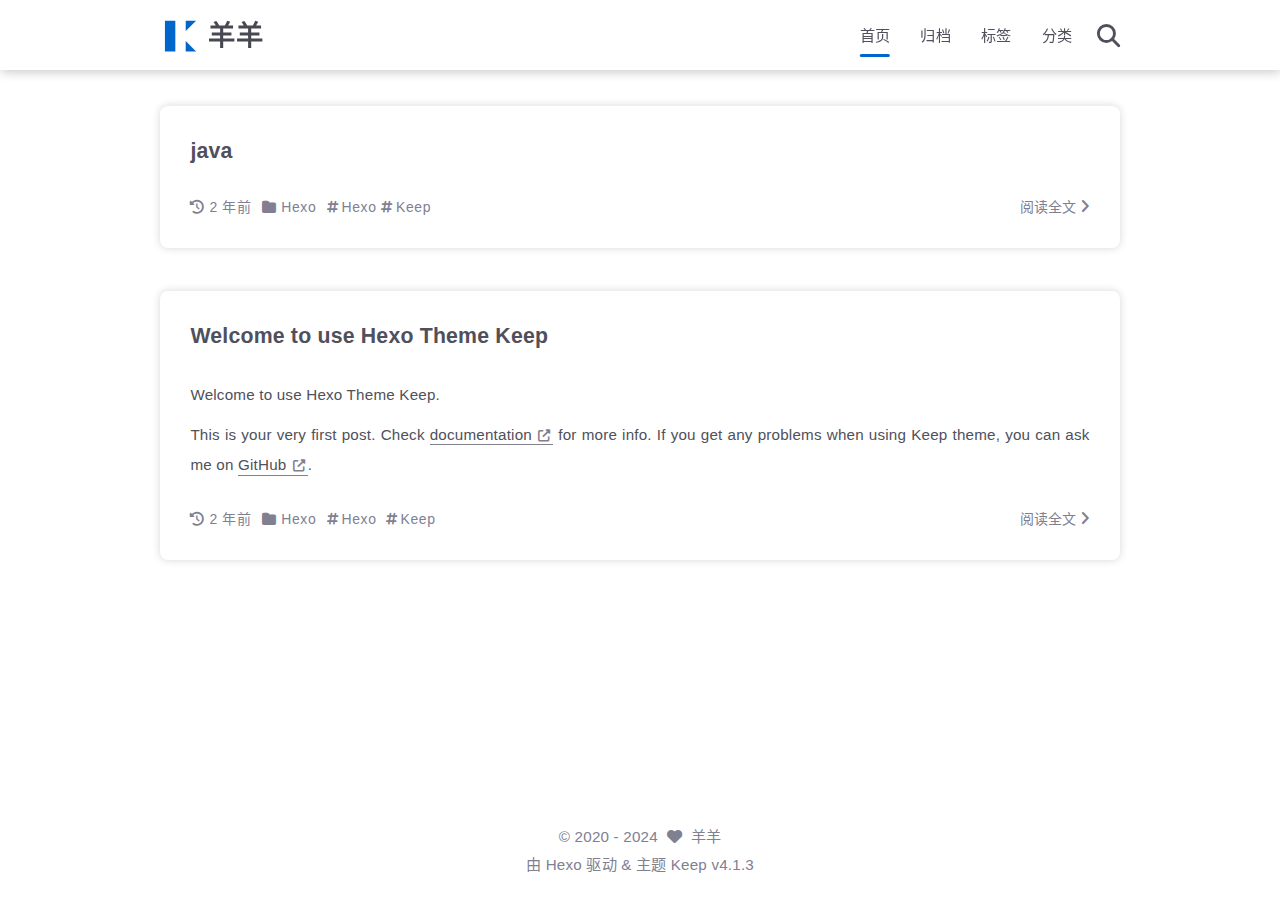
==== commit 9be82d72: "Site updated: 2024-06-21 17:24:20" ====
--- a/index.html
+++ b/index.html
@@ -1,11 +1,11 @@
 <!DOCTYPE html>
-<html lang="en">
+<html lang="zh-CN">
 <head>
     <meta charset="utf-8">
     <meta name="viewport" content="width=device-width, initial-scale=1, maximum-scale=1">
     <meta name="keywords" content="Hexo Theme Keep">
     <meta name="description" content="Hexo Theme Keep">
-    <meta name="author" content="Keep Team">
+    <meta name="author" content="羊羊">
     
     <title>
         
@@ -32,11 +32,11 @@
     
     <script class="keep-theme-configurations">
     const KEEP = window.KEEP || {}
-    KEEP.hexo_config = {"hostname":"example.com","root":"/","language":"en","path":"search.xml"}
-    KEEP.theme_config = {"base_info":{"primary_color":"#0066cc","title":"羊羊","author":"Keep Team","avatar":"/images/avatar.svg","logo":"/images/logo.svg","favicon":"/images/logo.svg"},"menu":{"home":"/","archives":"/archives","tags":"/tags","categories":"/categories"},"first_screen":{"enable":false,"background_img":"/images/bg.svg","background_img_dark":"/images/bg.svg","description":"Keep writing and Keep loving.","hitokoto":false},"social_contact":{"enable":false,"links":{"github":null,"weixin":null,"qq":null,"weibo":null,"zhihu":null,"twitter":null,"x":null,"facebook":null,"email":null}},"scroll":{"progress_bar":false,"percent":true,"hide_header":true},"home":{"announcement":null,"category":true,"tag":true,"post_datetime":"updated"},"post":{"author_badge":{"enable":true,"level_badge":true,"custom_badge":["One","Two","Three"]},"word_count":{"wordcount":true,"min2read":true},"datetime_format":"YYYY-MM-DD HH:mm:ss","copyright_info":true,"share":true,"reward":{"enable":false,"img_link":null,"text":null}},"code_block":{"tools":{"enable":true,"style":"default"},"highlight_theme":"default"},"toc":{"enable":true,"number":false,"expand_all":true,"init_open":true,"layout":"right"},"website_count":{"busuanzi_count":{"enable":true,"site_uv":true,"site_pv":true,"page_pv":true}},"local_search":{"enable":true,"preload":true},"comment":{"enable":false,"use":"valine","valine":{"appid":null,"appkey":null,"server_urls":null,"placeholder":null},"gitalk":{"github_id":null,"github_admins":null,"repository":null,"client_id":null,"client_secret":null,"proxy":null},"twikoo":{"env_id":null,"region":null,"version":"1.6.36"},"waline":{"server_url":null,"reaction":false,"version":"3.2.1"},"giscus":{"repo":null,"repo_id":null,"category":"Announcements","category_id":null,"reactions_enabled":false},"artalk":{"server":null},"disqus":{"shortname":null}},"rss":{"enable":false},"lazyload":{"enable":true},"cdn":{"enable":false,"provider":"cdnjs"},"pjax":{"enable":true},"footer":{"since":2020,"word_count":false,"site_deploy":{"enable":false,"provider":"github","url":null},"record":{"enable":false,"list":[{"code":null,"link":null}]}},"inject":{"enable":false,"css":[null],"js":[null]},"root":"","source_data":{},"version":"4.1.3"}
-    KEEP.language_ago = {"second":"%s seconds ago","minute":"%s minutes ago","hour":"%s hours ago","day":"%s days ago","week":"%s weeks ago","month":"%s months ago","year":"%s years ago"}
-    KEEP.language_code_block = {"copy":"Copy code","copied":"Copied","fold":"Fold code block","folded":"Folded"}
-    KEEP.language_copy_copyright = {"copy":"Copy copyright info","copied":"Copied","title":"Original post title","author":"Original post author","link":"Original post link"}
+    KEEP.hexo_config = {"hostname":"example.com","root":"/","language":"zh-CN","path":"search.xml"}
+    KEEP.theme_config = {"base_info":{"primary_color":"#0066cc","title":"羊羊","author":"羊羊","avatar":"/images/avatar.svg","logo":"/images/logo.svg","favicon":"/images/logo.svg"},"menu":{"home":"/","archives":"/archives","tags":"/tags","categories":"/categories"},"first_screen":{"enable":false,"background_img":"/images/bg.svg","background_img_dark":"/images/bg.svg","description":"Keep writing and Keep loving.","hitokoto":false},"social_contact":{"enable":false,"links":{"github":null,"weixin":null,"qq":null,"weibo":null,"zhihu":null,"twitter":null,"x":null,"facebook":null,"email":null}},"scroll":{"progress_bar":false,"percent":true,"hide_header":true},"home":{"announcement":null,"category":true,"tag":true,"post_datetime":"updated"},"post":{"author_badge":{"enable":true,"level_badge":true,"custom_badge":["One","Two","Three"]},"word_count":{"wordcount":true,"min2read":true},"datetime_format":"YYYY-MM-DD HH:mm:ss","copyright_info":true,"share":true,"reward":{"enable":false,"img_link":null,"text":null}},"code_block":{"tools":{"enable":true,"style":"default"},"highlight_theme":"default"},"toc":{"enable":true,"number":false,"expand_all":true,"init_open":true,"layout":"right"},"website_count":{"busuanzi_count":{"enable":true,"site_uv":true,"site_pv":true,"page_pv":true}},"local_search":{"enable":true,"preload":true},"comment":{"enable":false,"use":"valine","valine":{"appid":null,"appkey":null,"server_urls":null,"placeholder":null},"gitalk":{"github_id":null,"github_admins":null,"repository":null,"client_id":null,"client_secret":null,"proxy":null},"twikoo":{"env_id":null,"region":null,"version":"1.6.36"},"waline":{"server_url":null,"reaction":false,"version":"3.2.1"},"giscus":{"repo":null,"repo_id":null,"category":"Announcements","category_id":null,"reactions_enabled":false},"artalk":{"server":null},"disqus":{"shortname":null}},"rss":{"enable":false},"lazyload":{"enable":true},"cdn":{"enable":false,"provider":"cdnjs"},"pjax":{"enable":true},"footer":{"since":2020,"word_count":false,"site_deploy":{"enable":false,"provider":"github","url":null},"record":{"enable":false,"list":[{"code":null,"link":null}]}},"inject":{"enable":false,"css":[null],"js":[null]},"root":"","source_data":{},"version":"4.1.3"}
+    KEEP.language_ago = {"second":"%s 秒前","minute":"%s 分钟前","hour":"%s 小时前","day":"%s 天前","week":"%s 周前","month":"%s 个月前","year":"%s 年前"}
+    KEEP.language_code_block = {"copy":"复制代码","copied":"已复制","fold":"折叠代码块","folded":"已折叠"}
+    KEEP.language_copy_copyright = {"copy":"复制版权信息","copied":"已复制","title":"原文标题","author":"原文作者","link":"原文链接"}
   </script>
 <meta name="generator" content="Hexo 7.2.0"></head>
 
@@ -85,7 +85,7 @@
                                href="/"
                             >
                                 
-                                HOME
+                                首页
                             </a>
                         </li>
                     
@@ -95,7 +95,7 @@
                                href="/archives"
                             >
                                 
-                                ARCHIVES
+                                归档
                             </a>
                         </li>
                     
@@ -105,7 +105,7 @@
                                href="/tags"
                             >
                                 
-                                TAGS
+                                标签
                             </a>
                         </li>
                     
@@ -115,7 +115,7 @@
                                href="/categories"
                             >
                                 
-                                CATEGORIES
+                                分类
                             </a>
                         </li>
                     
@@ -144,28 +144,28 @@
                 <li class="drawer-menu-item flex-center">
                     <a class="active"
                        href="/"
-                    >HOME</a>
+                    >首页</a>
                 </li>
             
                 
                 <li class="drawer-menu-item flex-center">
                     <a class=""
                        href="/archives"
-                    >ARCHIVES</a>
+                    >归档</a>
                 </li>
             
                 
                 <li class="drawer-menu-item flex-center">
                     <a class=""
                        href="/tags"
-                    >TAGS</a>
+                    >标签</a>
                 </li>
             
                 
                 <li class="drawer-menu-item flex-center">
                     <a class=""
                        href="/categories"
-                    >CATEGORIES</a>
+                    >分类</a>
                 </li>
             
         </ul>
@@ -251,7 +251,7 @@
     </div>
 
     
-        <a class="home-read-more" href="/2024/06/21/java/">Read more&nbsp;<i class="icon fas fa-angle-right"></i></a>
+        <a class="home-read-more" href="/2024/06/21/java/">阅读全文&nbsp;<i class="icon fas fa-angle-right"></i></a>
     
 </div>
 
@@ -284,8 +284,8 @@
         
             <span class="meta-info-item border-box">
                 <i class="icon fa-solid fa-history"></i>&nbsp;<span class="home-post-history"
-                                                                                data-updated="Wed May 29 2024 15:32:55 GMT+0800"
-                >2024-05-29 15:32:55</span>
+                                                                                data-updated="Fri Jun 21 2024 17:03:30 GMT+0800"
+                >2024-06-21 17:03:30</span>
             </span>
         
 
@@ -323,7 +323,7 @@
     </div>
 
     
-        <a class="home-read-more" href="/2022/10/25/welcome-to-use-hexo-theme-keep/">Read more&nbsp;<i class="icon fas fa-angle-right"></i></a>
+        <a class="home-read-more" href="/2022/10/25/welcome-to-use-hexo-theme-keep/">阅读全文&nbsp;<i class="icon fas fa-angle-right"></i></a>
     
 </div>
 
@@ -348,12 +348,12 @@
     <div class="copyright-info info-item">
         &copy;&nbsp;<span>2020</span>&nbsp;-&nbsp;2024
         
-            &nbsp;<i class="fas fa-heart icon-animate"></i>&nbsp;&nbsp;<a href="/">Keep Team</a>
+            &nbsp;<i class="fas fa-heart icon-animate"></i>&nbsp;&nbsp;<a href="/">羊羊</a>
         
     </div>
 
     <div class="theme-info info-item">
-        Powered by&nbsp;<a target="_blank" href="https://hexo.io">Hexo</a>&nbsp;&&nbsp;Theme&nbsp;<a class="keep-version" target="_blank" href="https://github.com/XPoet/hexo-theme-keep">Keep</a>
+        由&nbsp;<a target="_blank" href="https://hexo.io">Hexo</a>&nbsp;驱动&nbsp;&&nbsp;主题&nbsp;<a class="keep-version" target="_blank" href="https://github.com/XPoet/hexo-theme-keep">Keep</a>
     </div>
 
     
@@ -364,14 +364,14 @@
 
             
                 <span class="count-item border-box uv">
-                    <span class="item-type border-box">Unique Visitor</span>
+                    <span class="item-type border-box">访客数</span>
                     <span class="item-value border-box uv" id="busuanzi_value_site_uv"></span>
                 </span>
             
 
             
                 <span class="count-item border-box pv">
-                    <span class="item-type border-box">Page View</span>
+                    <span class="item-type border-box">访问量</span>
                     <span class="item-value border-box pv" id="busuanzi_value_site_pv"></span>
                 </span>
             
@@ -447,7 +447,7 @@
                 <input autocomplete="off"
                        autocorrect="off"
                        autocapitalize="off"
-                       placeholder="Search..."
+                       placeholder="搜索..."
                        spellcheck="false"
                        type="search"
                        class="search-input"
